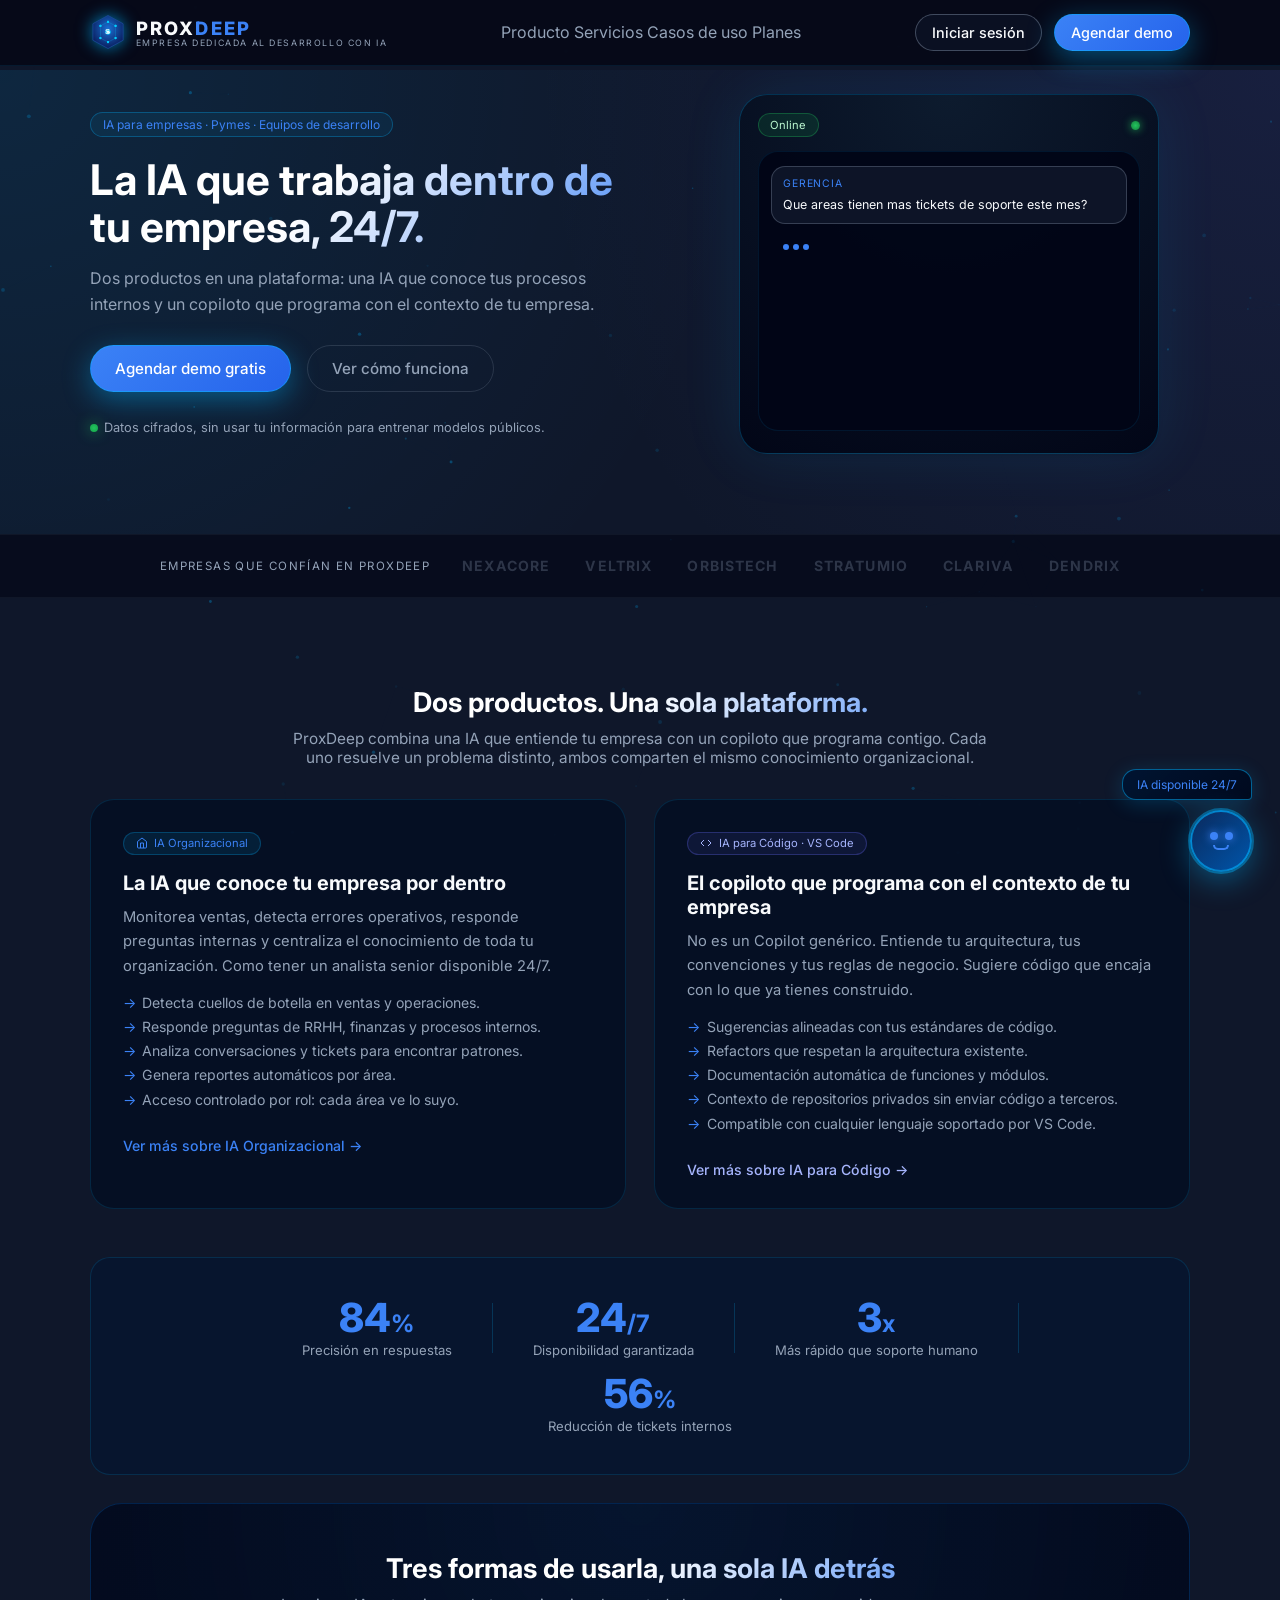
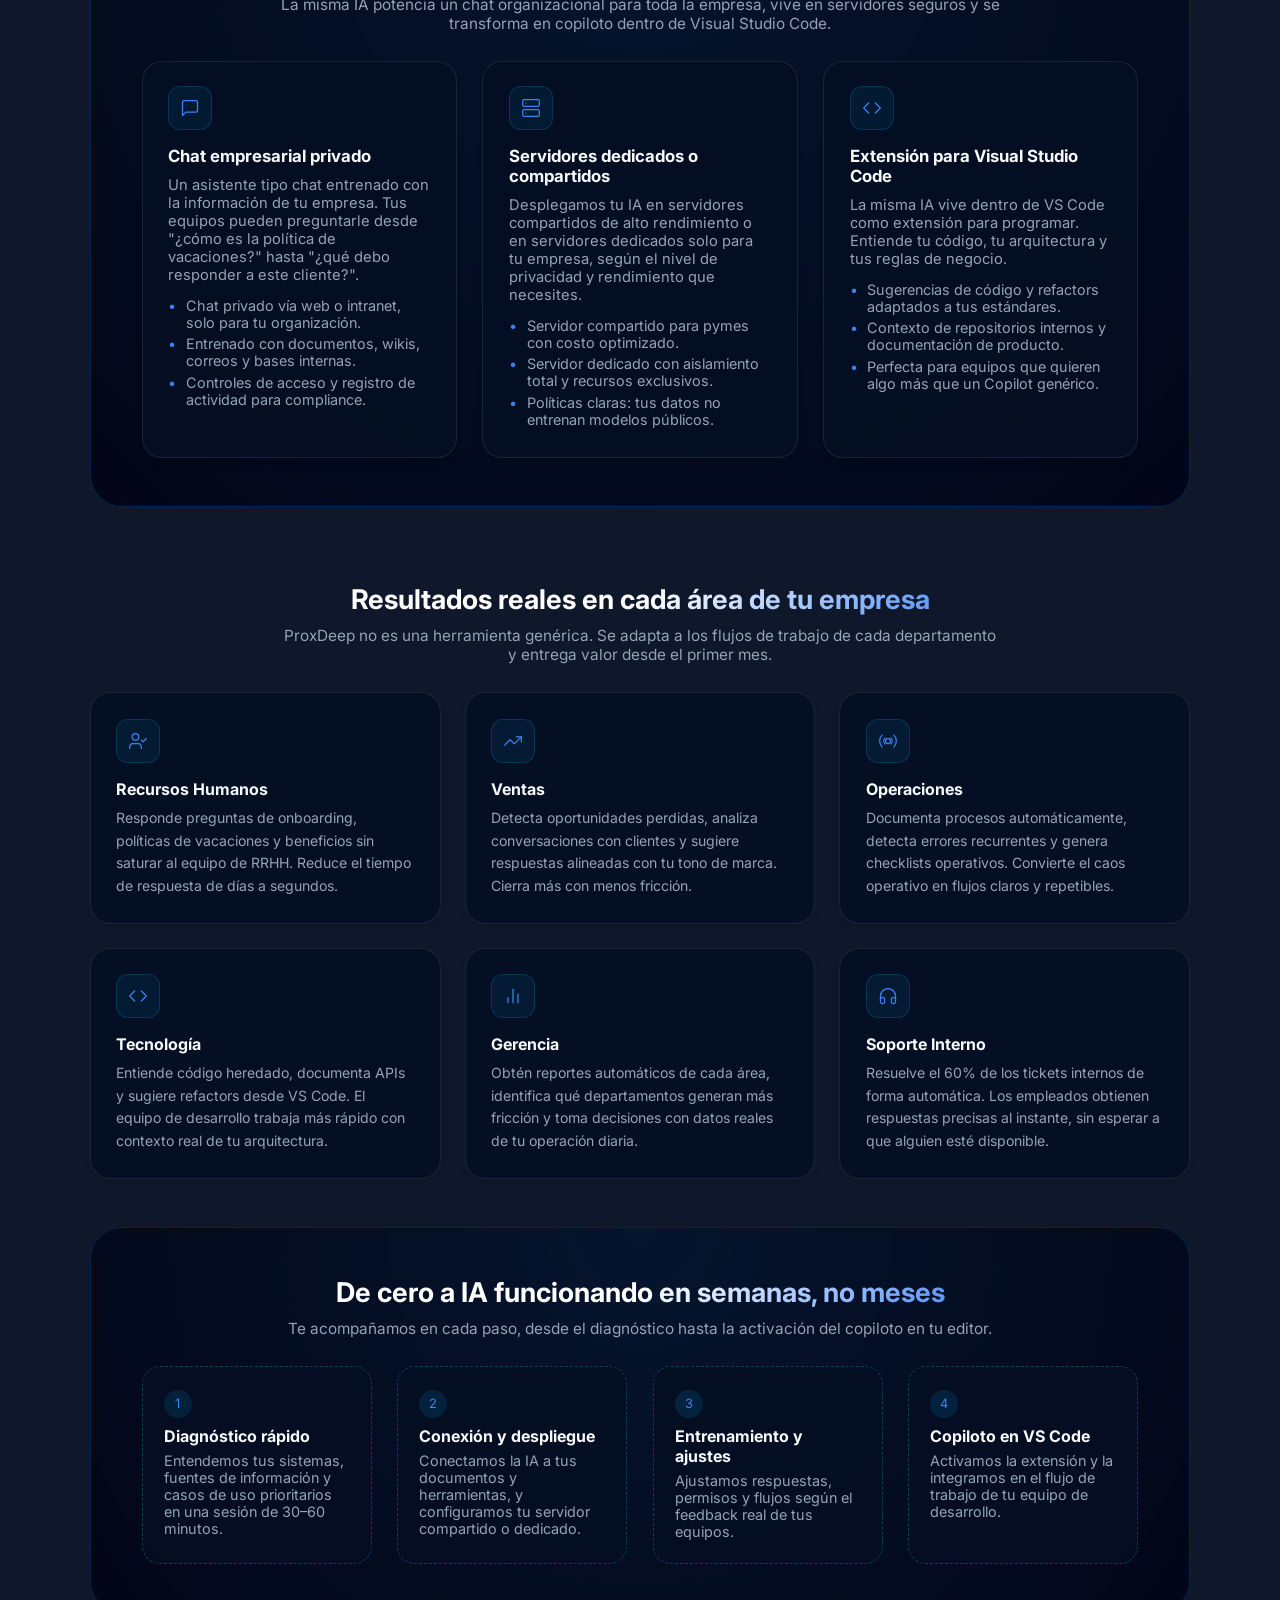
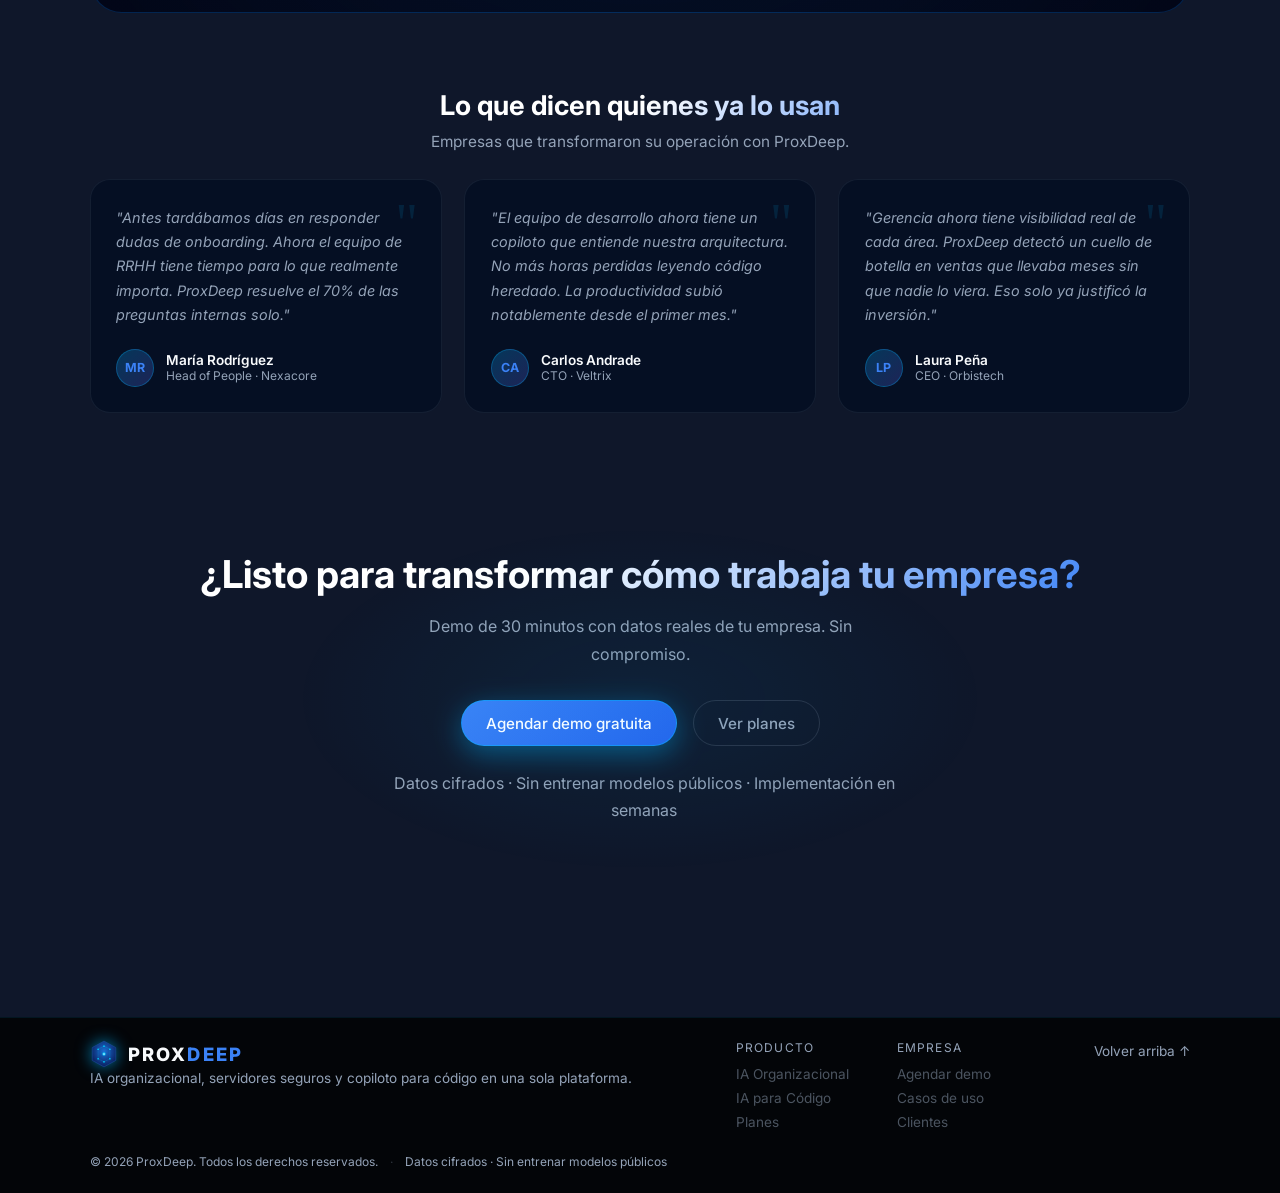
==== index.html @ 5525487d "Add files via upload" ====
<!DOCTYPE html>
<html lang="es">

<head>
  <meta charset="UTF-8" />
  <meta name="viewport" content="width=device-width, initial-scale=1.0" />
  <title>ProxDeep · IA Organizacional</title>
  <link rel="stylesheet" href="style.css" />
  <link rel="preconnect" href="https://fonts.googleapis.com">
  <link rel="preconnect" href="https://fonts.gstatic.com" crossorigin>
  <link href="https://fonts.googleapis.com/css2?family=Inter:wght@300;400;500;600;700&display=swap" rel="stylesheet">
</head>

<body>
  <div class="page-wrapper">

    <canvas id="particles-canvas"></canvas>

    <!-- NAVBAR STICKY -->
    <nav class="nav-sticky" id="nav-sticky">
      <div class="logo">
        <svg class="logo-img" viewBox="0 0 100 100" xmlns="http://www.w3.org/2000/svg">
          <defs>
            <radialGradient id="hexGradNav" cx="50%" cy="40%" r="60%">
              <stop offset="0%" stop-color="#1a6fd4" />
              <stop offset="100%" stop-color="#0a1e5e" />
            </radialGradient>
            <filter id="glowNav">
              <feGaussianBlur stdDeviation="1.5" result="blur" />
              <feMerge>
                <feMergeNode in="blur" />
                <feMergeNode in="SourceGraphic" />
              </feMerge>
            </filter>
          </defs>
          <polygon points="50,4 92,27 92,73 50,96 8,73 8,27" fill="url(#hexGradNav)" stroke="#1e4fa0"
            stroke-width="2" />
          <circle cx="50" cy="22" r="3" fill="#00cfff" filter="url(#glowNav)" />
          <circle cx="71" cy="33" r="3" fill="#00cfff" filter="url(#glowNav)" />
          <circle cx="71" cy="67" r="3" fill="#00cfff" filter="url(#glowNav)" />
          <circle cx="50" cy="78" r="3" fill="#00cfff" filter="url(#glowNav)" />
          <circle cx="29" cy="67" r="3" fill="#00cfff" filter="url(#glowNav)" />
          <circle cx="29" cy="33" r="3" fill="#00cfff" filter="url(#glowNav)" />
          <g stroke="#00cfff" stroke-width="1" opacity="0.6">
            <line x1="50" y1="22" x2="71" y2="33" />
            <line x1="71" y1="33" x2="71" y2="67" />
            <line x1="71" y1="67" x2="50" y2="78" />
            <line x1="50" y1="78" x2="29" y2="67" />
            <line x1="29" y1="67" x2="29" y2="33" />
            <line x1="29" y1="33" x2="50" y2="22" />
          </g>
          <circle cx="50" cy="50" r="7" fill="#00cfff" filter="url(#glowNav)" opacity="0.9" />
          <circle cx="50" cy="50" r="4" fill="#ffffff" opacity="0.8" />
          <text x="50" y="56" text-anchor="middle" font-family="Arial Black, sans-serif" font-size="22"
            font-weight="900" fill="white" opacity="0.85">S</text>
        </svg>
        <div>
          <span class="logo-text">PROX<span>DEEP</span></span>
          <span class="logo-sub">Empresa Dedicada al Desarrollo con IA</span>
        </div>
      </div>
      <div class="nav-links" id="nav-links-sticky">
        <a href="producto.html">Producto</a>
        <a href="#servicios">Servicios</a>
        <a href="#casos">Casos de uso</a>
        <a href="planes.html">Planes</a>
      </div>
      <div class="nav-cta" id="nav-cta-sticky">
        <a href="login.html" class="btn btn-outline">Iniciar sesión</a>
        <a href="#contacto" class="btn btn-primary">Agendar demo</a>
      </div>
      <button class="nav-toggle" id="nav-toggle-sticky" aria-label="Abrir menú">
        <span></span><span></span><span></span>
      </button>
    </nav>
    <div class="nav-spacer"></div>

    <header class="hero" id="top">
      <div class="hero-content">
        <div class="hero-text" data-animate="fade-up">
          <p class="badge">IA para empresas · Pymes · Equipos de desarrollo</p>
          <h1>La IA que trabaja dentro de tu empresa, 24/7.</h1>
          <p class="hero-subtitle">
            Dos productos en una plataforma: una IA que conoce tus procesos internos y un copiloto que programa con el
            contexto de tu empresa.
          </p>
          <div class="hero-actions">
            <a href="demo.html" class="btn btn-primary btn-lg">Agendar demo gratis</a>
            <a href="producto.html" class="btn btn-ghost btn-lg">Ver cómo funciona</a>
          </div>
          <div class="hero-trust">
            <span class="dot"></span>
            Datos cifrados, sin usar tu información para entrenar modelos públicos.
          </div>
        </div>

        <div class="hero-visual" data-animate="fade-left">
          <div class="hero-card">
            <div class="hero-card-header">
              <span class="status-pill">Online</span>
              <span class="status-dot"></span>
            </div>
            <div class="chat-window" id="hero-chat"></div>
          </div>
        </div>
      </div>
      <div class="hero-gradient"></div>
    </header>

    <!-- SOCIAL PROOF BAR -->
    <div class="social-proof" data-animate="fade-up">
      <span class="social-proof-label">Empresas que confían en ProxDeep</span>
      <div class="social-proof-logos">
        <span class="social-proof-logo">Nexacore</span>
        <span class="social-proof-logo">Veltrix</span>
        <span class="social-proof-logo">Orbistech</span>
        <span class="social-proof-logo">Stratumio</span>
        <span class="social-proof-logo">Clariva</span>
        <span class="social-proof-logo">Dendrix</span>
      </div>
    </div>

    <main>
      <!-- DOS PRODUCTOS -->
      <section class="section" id="producto">
        <div class="section-header" data-animate="fade-up">
          <h2>Dos productos. Una sola plataforma.</h2>
          <p>ProxDeep combina una IA que entiende tu empresa con un copiloto que programa contigo. Cada uno resuelve un
            problema distinto, ambos comparten el mismo conocimiento organizacional.</p>
        </div>

        <div class="product-split" data-animate="fade-up">
          <!-- Producto 1: IA Organizacional -->
          <div class="product-card">
            <span class="product-card-tag">
              <svg width="12" height="12" viewBox="0 0 24 24" fill="none" stroke="currentColor" stroke-width="2">
                <path d="M3 9l9-7 9 7v11a2 2 0 0 1-2 2H5a2 2 0 0 1-2-2z" />
                <polyline points="9 22 9 12 15 12 15 22" />
              </svg>
              IA Organizacional
            </span>
            <h3>La IA que conoce tu empresa por dentro</h3>
            <p>Monitorea ventas, detecta errores operativos, responde preguntas internas y centraliza el conocimiento de
              toda tu organización. Como tener un analista senior disponible 24/7.</p>
            <ul>
              <li>Detecta cuellos de botella en ventas y operaciones.</li>
              <li>Responde preguntas de RRHH, finanzas y procesos internos.</li>
              <li>Analiza conversaciones y tickets para encontrar patrones.</li>
              <li>Genera reportes automáticos por área.</li>
              <li>Acceso controlado por rol: cada área ve lo suyo.</li>
            </ul>
            <a href="producto.html" class="product-cta">Ver más sobre IA Organizacional →</a>
          </div>

          <!-- Producto 2: IA para Código -->
          <div class="product-card">
            <span class="product-card-tag"
              style="background:rgba(99,102,241,0.1);border-color:rgba(99,102,241,0.3);color:#a5b4fc;">
              <svg width="12" height="12" viewBox="0 0 24 24" fill="none" stroke="currentColor" stroke-width="2">
                <polyline points="16 18 22 12 16 6" />
                <polyline points="8 6 2 12 8 18" />
              </svg>
              IA para Código · VS Code
            </span>
            <h3>El copiloto que programa con el contexto de tu empresa</h3>
            <p>No es un Copilot genérico. Entiende tu arquitectura, tus convenciones y tus reglas de negocio. Sugiere
              código que encaja con lo que ya tienes construido.</p>
            <ul>
              <li>Sugerencias alineadas con tus estándares de código.</li>
              <li>Refactors que respetan la arquitectura existente.</li>
              <li>Documentación automática de funciones y módulos.</li>
              <li>Contexto de repositorios privados sin enviar código a terceros.</li>
              <li>Compatible con cualquier lenguaje soportado por VS Code.</li>
            </ul>
            <a href="producto.html" class="product-cta" style="color:#a5b4fc;">Ver más sobre IA para Código →</a>
          </div>
        </div>
      </section>

      <!-- MÉTRICAS -->
      <section class="metrics-section" data-animate="fade-up">
        <div class="metric">
          <span class="metric-number" data-target="98">0</span><span class="metric-unit">%</span>
          <p>Precisión en respuestas</p>
        </div>
        <div class="metric-divider"></div>
        <div class="metric">
          <span class="metric-number" data-target="24">0</span><span class="metric-unit">/7</span>
          <p>Disponibilidad garantizada</p>
        </div>
        <div class="metric-divider"></div>
        <div class="metric">
          <span class="metric-number" data-target="3">0</span><span class="metric-unit">x</span>
          <p>Más rápido que soporte humano</p>
        </div>
        <div class="metric-divider"></div>
        <div class="metric">
          <span class="metric-number" data-target="60">0</span><span class="metric-unit">%</span>
          <p>Reducción de tickets internos</p>
        </div>
      </section>

      <!-- SERVICIOS -->
      <section class="section alt" id="servicios">
        <div class="section-header" data-animate="fade-up">
          <h2>Tres formas de usarla, una sola IA detrás</h2>
          <p>
            La misma IA potencia un chat organizacional para toda la empresa, vive en servidores seguros y se transforma
            en copiloto dentro de Visual Studio Code.
          </p>
        </div>
        <div class="services-layout">
          <article class="card service" data-animate="fade-right">
            <div class="service-icon-svg">
              <svg viewBox="0 0 24 24" fill="none" stroke="currentColor" stroke-width="1.5" stroke-linecap="round"
                stroke-linejoin="round">
                <path d="M21 15a2 2 0 0 1-2 2H7l-4 4V5a2 2 0 0 1 2-2h14a2 2 0 0 1 2 2z" />
              </svg>
            </div>
            <h3>Chat empresarial privado</h3>
            <p>Un asistente tipo chat entrenado con la información de tu empresa. Tus equipos pueden preguntarle desde
              "¿cómo es la política de vacaciones?" hasta "¿qué debo responder a este cliente?".</p>
            <ul>
              <li>Chat privado vía web o intranet, solo para tu organización.</li>
              <li>Entrenado con documentos, wikis, correos y bases internas.</li>
              <li>Controles de acceso y registro de actividad para compliance.</li>
            </ul>
          </article>
          <article class="card service" data-animate="fade-up">
            <div class="service-icon-svg">
              <svg viewBox="0 0 24 24" fill="none" stroke="currentColor" stroke-width="1.5" stroke-linecap="round"
                stroke-linejoin="round">
                <rect x="2" y="2" width="20" height="8" rx="2" />
                <rect x="2" y="14" width="20" height="8" rx="2" />
                <line x1="6" y1="6" x2="6.01" y2="6" />
                <line x1="6" y1="18" x2="6.01" y2="18" />
              </svg>
            </div>
            <h3>Servidores dedicados o compartidos</h3>
            <p>Desplegamos tu IA en servidores compartidos de alto rendimiento o en servidores dedicados solo para tu
              empresa, según el nivel de privacidad y rendimiento que necesites.</p>
            <ul>
              <li>Servidor compartido para pymes con costo optimizado.</li>
              <li>Servidor dedicado con aislamiento total y recursos exclusivos.</li>
              <li>Políticas claras: tus datos no entrenan modelos públicos.</li>
            </ul>
          </article>
          <article class="card service" data-animate="fade-left">
            <div class="service-icon-svg">
              <svg viewBox="0 0 24 24" fill="none" stroke="currentColor" stroke-width="1.5" stroke-linecap="round"
                stroke-linejoin="round">
                <polyline points="16 18 22 12 16 6" />
                <polyline points="8 6 2 12 8 18" />
              </svg>
            </div>
            <h3>Extensión para Visual Studio Code</h3>
            <p>La misma IA vive dentro de VS Code como extensión para programar. Entiende tu código, tu arquitectura y
              tus reglas de negocio.</p>
            <ul>
              <li>Sugerencias de código y refactors adaptados a tus estándares.</li>
              <li>Contexto de repositorios internos y documentación de producto.</li>
              <li>Perfecta para equipos que quieren algo más que un Copilot genérico.</li>
            </ul>
          </article>
        </div>
      </section>

      <!-- POR ÁREA -->
      <section class="section" id="casos">
        <div class="section-header" data-animate="fade-up">
          <h2>Resultados reales en cada área de tu empresa</h2>
          <p>ProxDeep no es una herramienta genérica. Se adapta a los flujos de trabajo de cada departamento y entrega
            valor desde el primer mes.</p>
        </div>
        <div class="grid grid-3" data-animate="fade-up">
          <div class="card usecase-v2">
            <div class="usecase-v2-icon">
              <svg viewBox="0 0 24 24" fill="none" stroke="currentColor" stroke-width="1.5" stroke-linecap="round"
                stroke-linejoin="round">
                <path d="M16 21v-2a4 4 0 0 0-4-4H6a4 4 0 0 0-4 4v2" />
                <circle cx="9" cy="7" r="4" />
                <polyline points="16 11 18 13 22 9" />
              </svg>
            </div>
            <h3>Recursos Humanos</h3>
            <p>Responde preguntas de onboarding, políticas de vacaciones y beneficios sin saturar al equipo de RRHH.
              Reduce el tiempo de respuesta de días a segundos.</p>
          </div>
          <div class="card usecase-v2">
            <div class="usecase-v2-icon">
              <svg viewBox="0 0 24 24" fill="none" stroke="currentColor" stroke-width="1.5" stroke-linecap="round"
                stroke-linejoin="round">
                <polyline points="22 7 13.5 15.5 8.5 10.5 2 17" />
                <polyline points="16 7 22 7 22 13" />
              </svg>
            </div>
            <h3>Ventas</h3>
            <p>Detecta oportunidades perdidas, analiza conversaciones con clientes y sugiere respuestas alineadas con tu
              tono de marca. Cierra más con menos fricción.</p>
          </div>
          <div class="card usecase-v2">
            <div class="usecase-v2-icon">
              <svg viewBox="0 0 24 24" fill="none" stroke="currentColor" stroke-width="1.5" stroke-linecap="round"
                stroke-linejoin="round">
                <circle cx="12" cy="12" r="3" />
                <path d="M19.07 4.93a10 10 0 0 1 0 14.14M4.93 4.93a10 10 0 0 0 0 14.14" />
                <path d="M15.54 8.46a5 5 0 0 1 0 7.07M8.46 8.46a5 5 0 0 0 0 7.07" />
              </svg>
            </div>
            <h3>Operaciones</h3>
            <p>Documenta procesos automáticamente, detecta errores recurrentes y genera checklists operativos. Convierte
              el caos operativo en flujos claros y repetibles.</p>
          </div>
          <div class="card usecase-v2">
            <div class="usecase-v2-icon">
              <svg viewBox="0 0 24 24" fill="none" stroke="currentColor" stroke-width="1.5" stroke-linecap="round"
                stroke-linejoin="round">
                <polyline points="16 18 22 12 16 6" />
                <polyline points="8 6 2 12 8 18" />
              </svg>
            </div>
            <h3>Tecnología</h3>
            <p>Entiende código heredado, documenta APIs y sugiere refactors desde VS Code. El equipo de desarrollo
              trabaja más rápido con contexto real de tu arquitectura.</p>
          </div>
          <div class="card usecase-v2">
            <div class="usecase-v2-icon">
              <svg viewBox="0 0 24 24" fill="none" stroke="currentColor" stroke-width="1.5" stroke-linecap="round"
                stroke-linejoin="round">
                <line x1="18" y1="20" x2="18" y2="10" />
                <line x1="12" y1="20" x2="12" y2="4" />
                <line x1="6" y1="20" x2="6" y2="14" />
              </svg>
            </div>
            <h3>Gerencia</h3>
            <p>Obtén reportes automáticos de cada área, identifica qué departamentos generan más fricción y toma
              decisiones con datos reales de tu operación diaria.</p>
          </div>
          <div class="card usecase-v2">
            <div class="usecase-v2-icon">
              <svg viewBox="0 0 24 24" fill="none" stroke="currentColor" stroke-width="1.5" stroke-linecap="round"
                stroke-linejoin="round">
                <path d="M3 18v-6a9 9 0 0 1 18 0v6" />
                <path
                  d="M21 19a2 2 0 0 1-2 2h-1a2 2 0 0 1-2-2v-3a2 2 0 0 1 2-2h3zM3 19a2 2 0 0 0 2 2h1a2 2 0 0 0 2-2v-3a2 2 0 0 0-2-2H3z" />
              </svg>
            </div>
            <h3>Soporte Interno</h3>
            <p>Resuelve el 60% de los tickets internos de forma automática. Los empleados obtienen respuestas precisas
              al instante, sin esperar a que alguien esté disponible.</p>
          </div>
        </div>
      </section>

      <!-- IMPLEMENTACIÓN -->
      <section class="section alt" id="implementacion">
        <div class="section-header" data-animate="fade-up">
          <h2>De cero a IA funcionando en semanas, no meses</h2>
          <p>Te acompañamos en cada paso, desde el diagnóstico hasta la activación del copiloto en tu editor.</p>
        </div>
        <div class="steps" data-animate="fade-up">
          <div class="step">
            <span class="step-number">1</span>
            <h3>Diagnóstico rápido</h3>
            <p>Entendemos tus sistemas, fuentes de información y casos de uso prioritarios en una sesión de 30–60
              minutos.</p>
          </div>
          <div class="step">
            <span class="step-number">2</span>
            <h3>Conexión y despliegue</h3>
            <p>Conectamos la IA a tus documentos y herramientas, y configuramos tu servidor compartido o dedicado.</p>
          </div>
          <div class="step">
            <span class="step-number">3</span>
            <h3>Entrenamiento y ajustes</h3>
            <p>Ajustamos respuestas, permisos y flujos según el feedback real de tus equipos.</p>
          </div>
          <div class="step">
            <span class="step-number">4</span>
            <h3>Copiloto en VS Code</h3>
            <p>Activamos la extensión y la integramos en el flujo de trabajo de tu equipo de desarrollo.</p>
          </div>
        </div>
      </section>

      <!-- TESTIMONIOS -->
      <section class="section" id="testimonios">
        <div class="section-header" data-animate="fade-up">
          <h2>Lo que dicen quienes ya lo usan</h2>
          <p>Empresas que transformaron su operación con ProxDeep.</p>
        </div>
        <div class="testimonials" data-animate="fade-up">
          <div class="testimonial-card">
            <p class="testimonial-text">"Antes tardábamos días en responder dudas de onboarding. Ahora el equipo de RRHH
              tiene tiempo para lo que realmente importa. ProxDeep resuelve el 70% de las preguntas internas solo."</p>
            <div class="testimonial-author">
              <div class="testimonial-avatar">MR</div>
              <div>
                <p class="testimonial-name">María Rodríguez</p>
                <p class="testimonial-role">Head of People · Nexacore</p>
              </div>
            </div>
          </div>
          <div class="testimonial-card">
            <p class="testimonial-text">"El equipo de desarrollo ahora tiene un copiloto que entiende nuestra
              arquitectura. No más horas perdidas leyendo código heredado. La productividad subió notablemente desde el
              primer mes."</p>
            <div class="testimonial-author">
              <div class="testimonial-avatar">CA</div>
              <div>
                <p class="testimonial-name">Carlos Andrade</p>
                <p class="testimonial-role">CTO · Veltrix</p>
              </div>
            </div>
          </div>
          <div class="testimonial-card">
            <p class="testimonial-text">"Gerencia ahora tiene visibilidad real de cada área. ProxDeep detectó un cuello
              de botella en ventas que llevaba meses sin que nadie lo viera. Eso solo ya justificó la inversión."</p>
            <div class="testimonial-author">
              <div class="testimonial-avatar">LP</div>
              <div>
                <p class="testimonial-name">Laura Peña</p>
                <p class="testimonial-role">CEO · Orbistech</p>
              </div>
            </div>
          </div>
        </div>
      </section>

      <!-- CTA FINAL -->
      <section class="cta-final" data-animate="fade-up">
        <div class="cta-glow"></div>
        <h2>¿Listo para transformar cómo trabaja tu empresa?</h2>
        <p>Demo de 30 minutos con datos reales de tu empresa. Sin compromiso.</p>
        <div class="cta-final-actions">
          <a href="demo.html" class="btn btn-primary btn-lg">Agendar demo gratuita</a>
          <a href="planes.html" class="btn btn-ghost btn-lg">Ver planes</a>
        </div>
        <p class="cta-trust">
          <span class="dot"></span>
          Datos cifrados · Sin entrenar modelos públicos · Implementación en semanas
        </p>
      </section>
    </main>

    <footer class="footer">
      <div class="footer-inner">
        <div class="footer-left">
          <div class="logo">
            <svg class="logo-img" style="width:28px;height:28px;" viewBox="0 0 100 100"
              xmlns="http://www.w3.org/2000/svg">
              <defs>
                <radialGradient id="hexGrad2" cx="50%" cy="40%" r="60%">
                  <stop offset="0%" stop-color="#1a6fd4" />
                  <stop offset="100%" stop-color="#0a1e5e" />
                </radialGradient>
              </defs>
              <polygon points="50,4 92,27 92,73 50,96 8,73 8,27" fill="url(#hexGrad2)" stroke="#1e4fa0"
                stroke-width="2" />
              <circle cx="50" cy="22" r="3" fill="#00cfff" />
              <circle cx="71" cy="33" r="3" fill="#00cfff" />
              <circle cx="71" cy="67" r="3" fill="#00cfff" />
              <circle cx="50" cy="78" r="3" fill="#00cfff" />
              <circle cx="29" cy="67" r="3" fill="#00cfff" />
              <circle cx="29" cy="33" r="3" fill="#00cfff" />
              <g stroke="#00cfff" stroke-width="1" opacity="0.6">
                <line x1="50" y1="22" x2="71" y2="33" />
                <line x1="71" y1="33" x2="71" y2="67" />
                <line x1="71" y1="67" x2="50" y2="78" />
                <line x1="50" y1="78" x2="29" y2="67" />
                <line x1="29" y1="67" x2="29" y2="33" />
                <line x1="29" y1="33" x2="50" y2="22" />
              </g>
              <circle cx="50" cy="50" r="6" fill="#00cfff" opacity="0.9" />
              <circle cx="50" cy="50" r="3" fill="#ffffff" opacity="0.8" />
            </svg>
            <span class="logo-text">PROX<span>DEEP</span></span>
          </div>
          <p>IA organizacional, servidores seguros y copiloto para código en una sola plataforma.</p>
        </div>
        <div class="footer-links">
          <div class="footer-col">
            <p class="footer-col-title">Producto</p>
            <a href="producto.html">IA Organizacional</a>
            <a href="producto.html">IA para Código</a>
            <a href="planes.html">Planes</a>
          </div>
          <div class="footer-col">
            <p class="footer-col-title">Empresa</p>
            <a href="demo.html">Agendar demo</a>
            <a href="#casos">Casos de uso</a>
            <a href="#testimonios">Clientes</a>
          </div>
        </div>
        <div class="footer-right">
          <a href="#top">Volver arriba ↑</a>
        </div>
      </div>
      <div class="footer-bottom">
        <span>© 2026 ProxDeep. Todos los derechos reservados.</span>
        <span style="color:rgba(148,163,184,0.3);">·</span>
        <span>Datos cifrados · Sin entrenar modelos públicos</span>
      </div>
    </footer>
  </div>

  <!-- ROBOT ASISTENTE -->
  <div class="bot-wrapper" id="bot-wrapper">
    <div class="bot-bubbles" id="bot-bubbles">
      <span class="bot-bubble" id="bot-bubble-text">IA disponible 24/7</span>
    </div>
    <button class="bot-btn" id="bot-btn" aria-label="Abrir asistente ProxDeep">
      <div class="bot-face">
        <div class="bot-eyes">
          <span class="bot-eye"></span>
          <span class="bot-eye"></span>
        </div>
        <div class="bot-mouth"></div>
      </div>
      <div class="bot-pulse"></div>
    </button>
    <div class="bot-chat" id="bot-chat">
      <div class="bot-chat-header">
        <div class="bot-chat-avatar">🤖</div>
        <div>
          <strong>ProxDeep AI</strong>
          <span class="bot-online">● En línea</span>
        </div>
        <button class="bot-close" id="bot-close" aria-label="Cerrar chat">✕</button>
      </div>
      <div class="bot-chat-messages" id="bot-chat-messages">
        <div class="bot-msg bot-msg-ai">
          <p>¡Hola! Soy el asistente de ProxDeep 👋 ¿En qué puedo ayudarte hoy?</p>
        </div>
      </div>
      <div class="bot-chat-input">
        <input type="text" id="bot-input" placeholder="Escribe tu pregunta..." />
        <button id="bot-send" aria-label="Enviar">➤</button>
      </div>
    </div>
  </div>

  <script src="script.js"></script>
</body>

</html>
---- style.css ----
* { box-sizing: border-box; margin: 0; padding: 0; }

:root {
  --bg: #0f172a;
  --accent: #3b82f6;
  --accent2: #6366f1;
  --accent-soft: rgba(59,130,246,0.12);
  --accent-strong: #2563eb;
  --text-main: #f8fafc;
  --text-muted: #94a3b8;
  --border-subtle: rgba(148,163,184,0.15);
  --radius-lg: 20px;
  --radius-full: 999px;
  --shadow-soft: 0 4px 6px -1px rgba(0,0,0,0.1), 0 2px 4px -1px rgba(0,0,0,0.06);
}

body {
  font-family: 'Inter', system-ui, sans-serif;
  background: var(--bg);
  color: var(--text-main);
  min-height: 100vh;
  overflow-x: hidden;
}

#particles-canvas {
  position: fixed; inset: 0; pointer-events: none; z-index: 0; opacity: 0.5;
}

.page-wrapper { min-height: 100vh; position: relative; z-index: 1; }

.hero { position: relative; padding: 24px 7vw 80px; overflow: hidden; }

.hero-gradient {
  position: absolute; inset: 0;
  background: radial-gradient(circle at top left, rgba(0,180,255,0.1), transparent 55%),
              radial-gradient(circle at top right, rgba(99,102,241,0.1), transparent 55%);
  pointer-events: none; z-index: -1;
}

/* ===== NAVBAR STICKY HIDE/SHOW ===== */
.nav-sticky {
  position: fixed; top: 0; left: 0; right: 0; z-index: 1000;
  padding: 14px 7vw;
  display: flex; align-items: center; justify-content: space-between;
  background: rgba(5, 8, 22, 0.85);
  backdrop-filter: blur(18px);
  -webkit-backdrop-filter: blur(18px);
  border-bottom: 1px solid rgba(0,180,255,0.1);
  transform: translateY(0);
  transition: transform 0.35s cubic-bezier(0.4,0,0.2,1), background 0.3s ease;
  /* needed for mobile dropdown */
  flex-wrap: wrap;
}
.nav-sticky.hidden { transform: translateY(-110%); }
.nav-sticky.scrolled { background: rgba(3, 6, 18, 0.96); }

/* Spacer para compensar el nav fijo */
.nav-spacer { height: 70px; }

.logo { display: flex; align-items: center; gap: 10px; font-weight: 800; letter-spacing: 0.12em; font-size: 1.15rem; text-transform: uppercase; }
.logo-img { width: 36px; height: 36px; object-fit: contain; filter: drop-shadow(0 0 8px rgba(0,180,255,0.7)); animation: logoPulse 3s ease-in-out infinite; }
@keyframes logoPulse { 0%,100%{filter:drop-shadow(0 0 8px rgba(0,180,255,0.7))} 50%{filter:drop-shadow(0 0 18px rgba(0,180,255,1))} }
.logo-text { color: var(--text-main); }
.logo-text span { color: var(--accent); }
.logo-sub { font-size: 0.55rem; letter-spacing: 0.18em; color: var(--text-muted); display: block; margin-top: -2px; font-weight: 400; }
.nav-links a { color: var(--text-muted); text-decoration: none; transition: color 0.15s; }
.nav-links a:hover { color: var(--text-main); }
.nav-cta { display: flex; gap: 0.75rem; align-items: center; }
.nav-toggle { display: none; flex-direction: column; gap: 4px; background: none; border: none; cursor: pointer; }
.nav-toggle span { width: 20px; height: 2px; background: var(--text-main); display: block; }

.btn { display: inline-flex; align-items: center; justify-content: center; padding: 0.55rem 1rem; border-radius: var(--radius-full); border: 1px solid transparent; font-size: 0.9rem; font-weight: 500; text-decoration: none; cursor: pointer; transition: all 0.18s ease; }
.btn-primary { background: linear-gradient(135deg, var(--accent), var(--accent-strong)); border-color: rgba(0,180,255,0.5); color: white; box-shadow: 0 8px 28px rgba(0,180,255,0.4); }
.btn-primary:hover { transform: translateY(-2px); box-shadow: 0 14px 36px rgba(0,180,255,0.6); }
.btn-outline { border-color: rgba(148,163,184,0.4); color: var(--text-main); background: rgba(15,23,42,0.6); }
.btn-outline:hover { border-color: rgba(148,163,184,0.8); }
.btn-ghost { background: transparent; border-color: rgba(148,163,184,0.2); color: var(--text-muted); }
.btn-ghost:hover { border-color: rgba(148,163,184,0.6); color: var(--text-main); }
.btn-lg { padding: 0.8rem 1.5rem; font-size: 0.95rem; }
.btn.full { width: 100%; }

.hero-content { display: grid; grid-template-columns: minmax(0,1.3fr) minmax(0,1.1fr); gap: 3rem; align-items: center; }

.badge { display: inline-flex; align-items: center; gap: 0.5rem; padding: 0.25rem 0.75rem; border-radius: var(--radius-full); border: 1px solid rgba(0,180,255,0.3); font-size: 0.75rem; color: var(--accent); background: rgba(0,180,255,0.07); margin-bottom: 1.25rem; }

.hero h1 { font-size: clamp(2rem, 3.3vw, 3rem); line-height: 1.1; margin-bottom: 1rem; background: linear-gradient(135deg, #fff 40%, var(--accent)); -webkit-background-clip: text; -webkit-text-fill-color: transparent; background-clip: text; }

.hero-subtitle { color: var(--text-muted); max-width: 32rem; line-height: 1.6; margin-bottom: 1.75rem; }
.hero-actions { display: flex; flex-wrap: wrap; gap: 1rem; margin-bottom: 1.5rem; }
.hero-trust { display: inline-flex; align-items: center; gap: 0.4rem; font-size: 0.8rem; color: var(--text-muted); }
.hero-trust .dot { width: 8px; height: 8px; border-radius: 999px; background: radial-gradient(circle, #22c55e, #16a34a); box-shadow: 0 0 14px rgba(34,197,94,0.8); }

.hero-visual { display: flex; justify-content: center; }

.hero-card { background: radial-gradient(circle at top, #0d1b2e, #020617); border-radius: 28px; padding: 18px 18px 22px; border: 1px solid rgba(0,180,255,0.25); box-shadow: 0 0 60px rgba(0,180,255,0.1), var(--shadow-soft); width: 100%; max-width: 420px; animation: cardFloat 4s ease-in-out infinite; }
@keyframes cardFloat { 0%,100%{transform:translateY(0)} 50%{transform:translateY(-8px)} }

.hero-card-header { display: flex; justify-content: space-between; align-items: center; margin-bottom: 14px; }
.status-pill { padding: 0.25rem 0.7rem; border-radius: var(--radius-full); background: rgba(22,163,74,0.15); color: #bbf7d0; font-size: 0.7rem; border: 1px solid rgba(34,197,94,0.3); }
.status-dot { width: 9px; height: 9px; border-radius: 999px; background: radial-gradient(circle, #22c55e, #15803d); box-shadow: 0 0 8px rgba(34,197,94,0.8); animation: blink 2s ease-in-out infinite; }
@keyframes blink { 0%,100%{opacity:1} 50%{opacity:0.3} }

.chat-window { background: rgba(2,6,23,0.95); border-radius: 20px; padding: 14px 12px; border: 1px solid rgba(0,180,255,0.1); height: 280px; overflow-y: auto; display: flex; flex-direction: column; scroll-behavior: smooth; }
.chat-window::-webkit-scrollbar { width: 3px; }
.chat-window::-webkit-scrollbar-thumb { background: rgba(0,180,255,0.2); border-radius: 3px; }

.msg { padding: 9px 11px; border-radius: 14px; margin-bottom: 10px; font-size: 0.78rem; line-height: 1.5; opacity: 0; transform: translateY(10px); transition: opacity 0.4s ease, transform 0.4s ease; }
.msg.show { opacity: 1; transform: translateY(0); }
.msg .role { display: block; font-size: 0.65rem; text-transform: uppercase; letter-spacing: 0.08em; margin-bottom: 4px; color: var(--accent); }
.msg-user { background: rgba(15,23,42,0.9); border: 1px solid rgba(148,163,184,0.3); }
.msg-ai { background: rgba(0,20,50,0.9); border: 1px solid rgba(0,180,255,0.3); }
.msg-ai.code { font-family: "SF Mono", ui-monospace, Menlo, monospace; }
.msg-ai pre { margin-top: 6px; font-size: 0.72rem; color: #7dd3fc; }

.typing-indicator { display: flex; gap: 4px; align-items: center; padding: 10px 12px; opacity: 0; transition: opacity 0.3s; }
.typing-indicator.show { opacity: 1; }
.typing-indicator span { width: 6px; height: 6px; border-radius: 50%; background: var(--accent); display: block; animation: typingDot 1.2s ease-in-out infinite; }
.typing-indicator span:nth-child(2) { animation-delay: 0.2s; }
.typing-indicator span:nth-child(3) { animation-delay: 0.4s; }
@keyframes typingDot { 0%,60%,100%{transform:translateY(0)} 30%{transform:translateY(-6px)} }

main { padding: 40px 7vw 80px; }
.section { padding: 48px 0; }
.section.alt { background: radial-gradient(circle at top, rgba(0,20,50,0.6), rgba(2,6,23,0.98)); border-radius: 32px; border: 1px solid rgba(0,100,200,0.3); margin-bottom: 28px; padding-inline: 4vw; }

.section-header { max-width: 720px; margin: 0 auto 28px; text-align: center; }
.section-header h2 { font-size: 1.7rem; margin-bottom: 0.65rem; background: linear-gradient(135deg, #fff 50%, var(--accent)); -webkit-background-clip: text; -webkit-text-fill-color: transparent; background-clip: text; }
.section-header p { color: var(--text-muted); font-size: 0.96rem; }

.metrics-section { display: flex; align-items: center; justify-content: center; background: rgba(0,20,50,0.5); border: 1px solid rgba(0,180,255,0.15); border-radius: 20px; padding: 2rem 3rem; margin: 0 0 28px; flex-wrap: wrap; }
.metric { text-align: center; padding: 0.5rem 2.5rem; }
.metric-number { font-size: 2.5rem; font-weight: 800; color: var(--accent); line-height: 1; }
.metric-unit { font-size: 1.5rem; font-weight: 700; color: var(--accent); }
.metric p { color: var(--text-muted); font-size: 0.82rem; margin-top: 4px; }
.metric-divider { width: 1px; height: 50px; background: rgba(0,180,255,0.2); }

.grid { display: grid; gap: 1.5rem; }
.grid-3 { grid-template-columns: repeat(3, minmax(0,1fr)); }
.grid-4 { grid-template-columns: repeat(4, minmax(0,1fr)); }

.card { background: rgba(5,15,35,0.9); border-radius: var(--radius-lg); border: 1px solid var(--border-subtle); padding: 1.5rem 1.6rem; box-shadow: var(--shadow-soft); position: relative; overflow: hidden; transition: transform 0.25s ease, border-color 0.25s ease, box-shadow 0.25s ease; }
.card::before { content: ""; position: absolute; inset: 0; background: radial-gradient(circle at top left, rgba(0,180,255,0.08), transparent 60%); opacity: 0; transition: opacity 0.3s; pointer-events: none; }
.card:hover { transform: translateY(-4px); border-color: rgba(0,180,255,0.3); box-shadow: 0 24px 60px rgba(0,0,0,0.8), 0 0 30px rgba(0,180,255,0.1); }
.card:hover::before { opacity: 1; }
.card h3 { margin-bottom: 0.6rem; font-size: 1.05rem; }
.card p { color: var(--text-muted); font-size: 0.92rem; }

/* Service icon SVG */
.service-icon-svg {
  width: 44px; height: 44px; border-radius: 12px;
  background: rgba(0,180,255,0.08); border: 1px solid rgba(0,180,255,0.18);
  display: flex; align-items: center; justify-content: center;
  margin-bottom: 1rem; transition: background 0.25s, border-color 0.25s;
}
.card:hover .service-icon-svg { background: rgba(0,180,255,0.15); border-color: rgba(0,180,255,0.35); }
.service-icon-svg svg { width: 20px; height: 20px; stroke: var(--accent); }

.feature-icon, .service-icon, .usecase-icon { font-size: 1.8rem; margin-bottom: 0.75rem; display: block; }

/* Feature cards — SVG icons */
.feature-icon-svg {
  width: 48px; height: 48px;
  border-radius: 14px;
  background: rgba(0,180,255,0.08);
  border: 1px solid rgba(0,180,255,0.2);
  display: flex; align-items: center; justify-content: center;
  margin-bottom: 1rem;
  transition: background 0.25s, border-color 0.25s;
}
.card:hover .feature-icon-svg {
  background: rgba(0,180,255,0.15);
  border-color: rgba(0,180,255,0.4);
}
.feature-icon-svg svg { width: 22px; height: 22px; color: var(--accent); stroke: var(--accent); }

.services-layout { display: grid; grid-template-columns: repeat(3, minmax(0,1fr)); gap: 1.6rem; }
.service ul, .pricing-card ul, .contact-info ul { list-style: none; margin-top: 0.8rem; color: var(--text-muted); font-size: 0.9rem; }
.service ul li, .pricing-card ul li, .contact-info ul li { padding-left: 1.1rem; position: relative; margin-bottom: 0.3rem; }
.service ul li::before, .pricing-card ul li::before, .contact-info ul li::before { content: "•"; position: absolute; left: 0; color: var(--accent); }

.usecase { min-height: 150px; }

.steps { display: grid; grid-template-columns: repeat(4, minmax(0,1fr)); gap: 1.6rem; }
.step { background: rgba(5,15,35,0.85); border-radius: 18px; padding: 1.4rem 1.3rem; border: 1px dashed rgba(0,180,255,0.3); transition: border-color 0.25s; }
.step:hover { border-color: rgba(0,180,255,0.7); }
.step-number { display: inline-flex; align-items: center; justify-content: center; width: 28px; height: 28px; border-radius: 999px; background: rgba(0,180,255,0.12); color: var(--accent); font-size: 0.8rem; margin-bottom: 0.5rem; }
.step h3 { margin-bottom: 0.4rem; font-size: 1rem; }
.step p { font-size: 0.9rem; color: var(--text-muted); }

/* ===== PRICING ANTIGRAVITY STYLE ===== */
.pricing-section-wrap {
  position: relative;
  overflow: hidden;
  border-radius: 32px;
  margin-bottom: 28px;
  padding: 72px 4vw 80px;
  background: #020617;
  border: 1px solid rgba(0,100,200,0.25);
}
.pricing-bg-canvas {
  position: absolute; inset: 0; pointer-events: none; z-index: 0;
}
.pricing-section-wrap .section-header,
.pricing-section-wrap .pricing { position: relative; z-index: 1; }

.pricing { display: grid; grid-template-columns: repeat(3, minmax(0,1fr)); gap: 1.6rem; }
.pricing-card { position: relative; }
.pricing-card .price { color: var(--text-muted); margin-bottom: 0.7rem; }
.pricing-card.featured { border-color: rgba(0,180,255,0.6); box-shadow: 0 20px 50px rgba(0,180,255,0.2); }
.pricing-card .tag { position: absolute; top: 14px; right: 14px; padding: 0.2rem 0.7rem; border-radius: var(--radius-full); background: rgba(0,180,255,0.12); color: var(--accent); font-size: 0.7rem; border: 1px solid rgba(0,180,255,0.5); }

/* Antigravity card glow effect */
.pricing-card.featured::after {
  content: "";
  position: absolute;
  inset: -1px;
  border-radius: var(--radius-lg);
  background: linear-gradient(135deg, rgba(0,180,255,0.4), rgba(99,102,241,0.3), rgba(0,180,255,0.1));
  z-index: -1;
  animation: borderGlow 3s ease-in-out infinite;
}
@keyframes borderGlow {
  0%,100% { opacity: 0.7; }
  50% { opacity: 1; }
}

.pricing-card .plan-icon {
  width: 44px; height: 44px; border-radius: 12px;
  display: flex; align-items: center; justify-content: center;
  margin-bottom: 1rem;
  background: rgba(0,180,255,0.1);
  border: 1px solid rgba(0,180,255,0.2);
}
.pricing-card.featured .plan-icon {
  background: rgba(0,180,255,0.18);
  border-color: rgba(0,180,255,0.4);
}
.pricing-card .plan-icon svg { width: 22px; height: 22px; }

.pricing-card .plan-price-wrap { margin: 1rem 0 0.3rem; }
.pricing-card .plan-price-label { font-size: 0.75rem; color: var(--text-muted); text-transform: uppercase; letter-spacing: 0.1em; margin-bottom: 0.2rem; }
.pricing-card .plan-price-main { font-size: 1.6rem; font-weight: 800; color: var(--text-main); line-height: 1; }
.pricing-card.featured .plan-price-main { color: var(--accent); }
.pricing-card .plan-price-sub { font-size: 0.78rem; color: var(--text-muted); margin-top: 0.2rem; }

.pricing-card .plan-divider { height: 1px; background: rgba(148,163,184,0.12); margin: 1rem 0; }
.pricing-card.featured .plan-divider { background: rgba(0,180,255,0.2); }

.contact-layout { display: grid; grid-template-columns: minmax(0,1.1fr) minmax(0,1fr); gap: 1.8rem; align-items: flex-start; }
.contact-form { background: rgba(5,15,35,0.95); }
.field { margin-bottom: 1rem; }
.field label { display: block; font-size: 0.85rem; margin-bottom: 0.35rem; }
.field input, .field select, .field textarea { width: 100%; padding: 0.6rem 0.75rem; border-radius: 10px; border: 1px solid rgba(55,65,81,0.9); background: rgba(5,15,35,0.95); color: var(--text-main); font-size: 0.9rem; }
.field input:focus, .field select:focus, .field textarea:focus { outline: none; border-color: rgba(0,180,255,0.7); box-shadow: 0 0 0 2px rgba(0,180,255,0.2); }
.contact-info { background: rgba(5,15,35,0.95); }

.footer { border-top: 1px solid rgba(0,180,255,0.1); padding: 22px 7vw 24px; background: rgba(0,0,0,0.8); }
.footer-inner { display: flex; justify-content: space-between; align-items: center; margin-bottom: 0.75rem; }
.footer-left p { color: var(--text-muted); font-size: 0.85rem; margin-top: 0.15rem; }
.footer-right a { color: var(--text-muted); font-size: 0.85rem; text-decoration: none; }
.footer-right a:hover { color: var(--text-main); }
.footer-bottom { font-size: 0.75rem; color: var(--text-muted); }

[data-animate] { opacity: 0; transform: translateY(20px); transition: opacity 0.6s ease, transform 0.6s ease; }
[data-animate].visible { opacity: 1; transform: translateY(0); }
[data-animate="fade-left"] { transform: translateX(24px); }
[data-animate="fade-left"].visible { transform: translateX(0); }
[data-animate="fade-right"] { transform: translateX(-24px); }
[data-animate="fade-right"].visible { transform: translateX(0); }

.bot-wrapper { position: fixed; bottom: 28px; right: 28px; z-index: 9999; display: flex; flex-direction: column; align-items: flex-end; gap: 10px; }

.bot-bubbles { position: relative; display: flex; justify-content: flex-end; }
.bot-bubble { background: linear-gradient(135deg, rgba(0,20,50,0.95), rgba(0,10,30,0.98)); border: 1px solid rgba(0,180,255,0.5); border-radius: 14px 14px 4px 14px; padding: 7px 14px; font-size: 0.75rem; color: var(--accent); white-space: nowrap; box-shadow: 0 4px 20px rgba(0,180,255,0.2); animation: bubblePop 0.4s cubic-bezier(0.34,1.56,0.64,1); max-width: 220px; text-align: right; }
@keyframes bubblePop { 0%{opacity:0;transform:scale(0.7) translateY(10px)} 100%{opacity:1;transform:scale(1) translateY(0)} }

.bot-btn { width: 62px; height: 62px; border-radius: 50%; background: linear-gradient(135deg, #0a2a5e, #0055aa); border: 2px solid rgba(0,180,255,0.6); cursor: pointer; position: relative; display: flex; align-items: center; justify-content: center; box-shadow: 0 8px 30px rgba(0,180,255,0.4); transition: transform 0.2s ease, box-shadow 0.2s ease; }
.bot-btn:hover { transform: scale(1.1); box-shadow: 0 12px 40px rgba(0,180,255,0.6); }
.bot-btn:active { transform: scale(0.95); }

.bot-face { display: flex; flex-direction: column; align-items: center; gap: 5px; }
.bot-eyes { display: flex; gap: 7px; }
.bot-eye { width: 8px; height: 8px; border-radius: 50%; background: var(--accent); box-shadow: 0 0 8px var(--accent); animation: eyeBlink 4s ease-in-out infinite; }
@keyframes eyeBlink { 0%,90%,100%{transform:scaleY(1)} 95%{transform:scaleY(0.1)} }
.bot-mouth { width: 16px; height: 5px; border-radius: 0 0 8px 8px; border: 2px solid var(--accent); border-top: none; }

.bot-pulse { position: absolute; inset: -4px; border-radius: 50%; border: 2px solid rgba(0,180,255,0.4); animation: pulse 2.5s ease-out infinite; }
@keyframes pulse { 0%{transform:scale(1);opacity:0.8} 100%{transform:scale(1.5);opacity:0} }

.bot-chat { width: 320px; background: rgba(3,10,28,0.98); border: 1px solid rgba(0,180,255,0.35); border-radius: 20px; box-shadow: 0 20px 60px rgba(0,0,0,0.8), 0 0 40px rgba(0,180,255,0.1); overflow: hidden; display: none; flex-direction: column; animation: chatSlideIn 0.3s cubic-bezier(0.34,1.56,0.64,1); }
.bot-chat.open { display: flex; }
@keyframes chatSlideIn { 0%{opacity:0;transform:scale(0.85) translateY(20px)} 100%{opacity:1;transform:scale(1) translateY(0)} }

.bot-chat-header { display: flex; align-items: center; gap: 10px; padding: 14px 16px; background: rgba(0,20,50,0.9); border-bottom: 1px solid rgba(0,180,255,0.2); }
.bot-chat-avatar { font-size: 1.4rem; }
.bot-chat-header strong { font-size: 0.9rem; display: block; }
.bot-online { font-size: 0.7rem; color: #22c55e; }
.bot-close { margin-left: auto; background: none; border: none; color: var(--text-muted); cursor: pointer; font-size: 1rem; transition: color 0.15s; }
.bot-close:hover { color: var(--text-main); }

.bot-chat-messages { flex: 1; padding: 14px; overflow-y: auto; max-height: 280px; display: flex; flex-direction: column; gap: 10px; }
.bot-chat-messages::-webkit-scrollbar { width: 4px; }
.bot-chat-messages::-webkit-scrollbar-thumb { background: rgba(0,180,255,0.3); border-radius: 4px; }

.bot-msg { max-width: 85%; }
.bot-msg p { font-size: 0.82rem; line-height: 1.5; padding: 9px 12px; border-radius: 14px; }
.bot-msg-ai p { background: rgba(0,30,70,0.9); border: 1px solid rgba(0,180,255,0.25); color: var(--text-main); border-radius: 4px 14px 14px 14px; }
.bot-msg-user { align-self: flex-end; }
.bot-msg-user p { background: linear-gradient(135deg, var(--accent), var(--accent-strong)); color: white; border-radius: 14px 4px 14px 14px; }

.bot-chat-input { display: flex; gap: 8px; padding: 12px 14px; border-top: 1px solid rgba(0,180,255,0.15); background: rgba(0,10,25,0.9); }
.bot-chat-input input { flex: 1; background: rgba(0,20,50,0.8); border: 1px solid rgba(0,180,255,0.25); border-radius: 10px; padding: 8px 12px; color: var(--text-main); font-size: 0.82rem; outline: none; }
.bot-chat-input input:focus { border-color: rgba(0,180,255,0.6); }
.bot-chat-input input::placeholder { color: var(--text-muted); }
#bot-send { background: linear-gradient(135deg, var(--accent), var(--accent-strong)); border: none; border-radius: 10px; padding: 8px 12px; color: white; cursor: pointer; font-size: 0.9rem; transition: transform 0.15s, box-shadow 0.15s; }
#bot-send:hover { transform: scale(1.08); box-shadow: 0 4px 16px rgba(0,180,255,0.4); }

@media (max-width: 960px) {
  .hero-content { grid-template-columns: minmax(0,1fr); }
  .hero-visual { order: -1; }
  .services-layout, .steps, .pricing, .grid-3, .grid-4, .contact-layout { grid-template-columns: minmax(0,1fr); }
  .metrics-section { padding: 1.5rem; }
  .metric-divider { display: none; }
  .pricing-section-wrap { padding: 48px 5vw 56px; }
}
@media (max-width: 768px) {
  .nav-links, .nav-cta { display: none; }
  .nav-toggle { display: flex; }
  .nav-sticky { padding-inline: 5vw; }
  .hero, main { padding-inline: 5vw; }
  .section.alt { padding-inline: 6vw; }
  .footer { padding-inline: 5vw; }
  .footer-inner { flex-direction: column; align-items: flex-start; gap: 0.4rem; }
  .bot-chat { width: 290px; }
  /* Mobile nav open state */
  .nav-links.open, .nav-cta.open {
    display: flex;
    flex-direction: column;
    position: absolute;
    top: 100%;
    left: 0; right: 0;
    background: rgba(3,6,18,0.98);
    border-top: 1px solid rgba(0,180,255,0.15);
    padding: 1rem 5vw;
    gap: 0.75rem;
    z-index: 999;
  }
  .nav-links.open { padding-bottom: 0.5rem; }
  .nav-cta.open { padding-top: 0.5rem; padding-bottom: 1rem; }
}

/* ===== SOCIAL PROOF BAR ===== */
.social-proof {
  display: flex; align-items: center; justify-content: center;
  gap: 2rem; padding: 1.4rem 7vw;
  border-top: 1px solid rgba(148,163,184,0.07);
  border-bottom: 1px solid rgba(148,163,184,0.07);
  flex-wrap: wrap; background: rgba(2,6,23,0.6);
}
.social-proof-label {
  font-size: 0.72rem; color: var(--text-muted);
  text-transform: uppercase; letter-spacing: 0.12em; white-space: nowrap;
}
.social-proof-logos { display: flex; gap: 2.2rem; align-items: center; flex-wrap: wrap; justify-content: center; }
.social-proof-logo {
  font-size: 0.88rem; font-weight: 700; color: rgba(148,163,184,0.28);
  letter-spacing: 0.08em; text-transform: uppercase; transition: color 0.2s;
}
.social-proof-logo:hover { color: rgba(148,163,184,0.55); }

/* ===== PRODUCT SPLIT ===== */
.product-split {
  display: grid; grid-template-columns: minmax(0,1fr) minmax(0,1fr);
  gap: 1.8rem; margin-top: 2rem;
}
.product-card {
  background: rgba(5,15,35,0.9); border-radius: 24px;
  border: 1px solid rgba(0,180,255,0.15); padding: 2rem 2rem 1.8rem;
  position: relative; overflow: hidden;
  transition: border-color 0.3s, transform 0.3s, box-shadow 0.3s;
}
.product-card::before {
  content: ""; position: absolute; inset: 0;
  background: radial-gradient(circle at top left, rgba(0,180,255,0.06), transparent 55%);
  opacity: 0; transition: opacity 0.3s; pointer-events: none;
}
.product-card:hover { border-color: rgba(0,180,255,0.35); transform: translateY(-4px); box-shadow: 0 24px 60px rgba(0,0,0,0.7), 0 0 30px rgba(0,180,255,0.08); }
.product-card:hover::before { opacity: 1; }
.product-card-tag {
  display: inline-flex; align-items: center; gap: 0.4rem;
  padding: 0.2rem 0.75rem; border-radius: 999px;
  background: rgba(0,180,255,0.1); border: 1px solid rgba(0,180,255,0.25);
  color: var(--accent); font-size: 0.7rem; margin-bottom: 1rem;
}
.product-card h3 { font-size: 1.25rem; margin-bottom: 0.65rem; color: var(--text-main); }
.product-card > p { color: var(--text-muted); font-size: 0.92rem; line-height: 1.65; margin-bottom: 1rem; }
.product-card ul { list-style: none; color: var(--text-muted); font-size: 0.88rem; }
.product-card ul li { padding-left: 1.2rem; position: relative; margin-bottom: 0.45rem; }
.product-card ul li::before { content: "→"; position: absolute; left: 0; color: var(--accent); }
.product-cta {
  display: inline-flex; align-items: center; gap: 0.4rem;
  color: var(--accent); font-size: 0.88rem; font-weight: 500;
  text-decoration: none; margin-top: 1.4rem;
  transition: gap 0.2s, opacity 0.2s;
}
.product-cta:hover { gap: 0.75rem; opacity: 0.85; }

/* ===== USECASE V2 (por área) ===== */
.usecase-v2 { padding: 1.6rem; }
.usecase-v2-icon {
  width: 44px; height: 44px; border-radius: 12px;
  background: rgba(0,180,255,0.08); border: 1px solid rgba(0,180,255,0.18);
  display: flex; align-items: center; justify-content: center;
  margin-bottom: 1rem; transition: background 0.25s, border-color 0.25s;
}
.card.usecase-v2:hover .usecase-v2-icon { background: rgba(0,180,255,0.15); border-color: rgba(0,180,255,0.35); }
.usecase-v2-icon svg { width: 20px; height: 20px; color: var(--accent); stroke: var(--accent); }
.usecase-v2 h3 { font-size: 1rem; margin-bottom: 0.5rem; }
.usecase-v2 p { font-size: 0.88rem; color: var(--text-muted); line-height: 1.6; }

/* ===== TESTIMONIALS ===== */
.testimonials {
  display: grid; grid-template-columns: repeat(3, minmax(0,1fr));
  gap: 1.4rem;
}
.testimonial-card {
  background: rgba(5,15,35,0.9); border: 1px solid rgba(148,163,184,0.1);
  border-radius: 20px; padding: 1.6rem; position: relative;
  transition: border-color 0.25s, transform 0.25s;
}
.testimonial-card:hover { border-color: rgba(0,180,255,0.25); transform: translateY(-3px); }
.testimonial-card::before {
  content: '"'; position: absolute; top: 1rem; right: 1.4rem;
  font-size: 3.5rem; color: rgba(0,180,255,0.12);
  font-family: Georgia, serif; line-height: 1;
}
.testimonial-text {
  color: var(--text-muted); font-size: 0.9rem; line-height: 1.7;
  margin-bottom: 1.3rem; font-style: italic;
}
.testimonial-author { display: flex; align-items: center; gap: 0.75rem; }
.testimonial-avatar {
  width: 38px; height: 38px; border-radius: 50%; flex-shrink: 0;
  background: linear-gradient(135deg, rgba(0,180,255,0.25), rgba(99,102,241,0.25));
  border: 1px solid rgba(0,180,255,0.3);
  display: flex; align-items: center; justify-content: center;
  font-size: 0.78rem; font-weight: 700; color: var(--accent);
}
.testimonial-name { font-size: 0.85rem; font-weight: 600; color: var(--text-main); }
.testimonial-role { font-size: 0.75rem; color: var(--text-muted); }

/* ===== CTA FINAL ===== */
.cta-final {
  text-align: center; padding: 90px 7vw 80px;
  position: relative; overflow: hidden;
}
.cta-final h2 {
  font-size: clamp(1.8rem, 3vw, 2.8rem); margin-bottom: 1rem;
  background: linear-gradient(135deg, #fff 40%, var(--accent));
  -webkit-background-clip: text; -webkit-text-fill-color: transparent; background-clip: text;
}
.cta-final > p {
  color: var(--text-muted); max-width: 520px; margin: 0 auto 2rem;
  line-height: 1.7; font-size: 1rem;
}
.cta-final-actions { display: flex; gap: 1rem; justify-content: center; flex-wrap: wrap; margin-bottom: 1.5rem; }
.cta-trust {
  display: inline-flex; align-items: center; gap: 0.5rem;
  font-size: 0.78rem; color: var(--text-muted);
}
.cta-glow {
  position: absolute; top: 50%; left: 50%; transform: translate(-50%, -50%);
  width: 700px; height: 350px;
  background: radial-gradient(ellipse, rgba(0,180,255,0.07), transparent 70%);
  pointer-events: none;
}

/* ===== FOOTER LINKS ===== */
.footer-inner { display: flex; justify-content: space-between; align-items: flex-start; margin-bottom: 1.5rem; gap: 2rem; flex-wrap: wrap; }
.footer-links { display: flex; gap: 3rem; }
.footer-col { display: flex; flex-direction: column; gap: 0.5rem; }
.footer-col-title { font-size: 0.75rem; text-transform: uppercase; letter-spacing: 0.1em; color: var(--text-muted); margin-bottom: 0.2rem; }
.footer-col a { color: rgba(148,163,184,0.5); font-size: 0.85rem; text-decoration: none; transition: color 0.15s; }
.footer-col a:hover { color: var(--text-main); }
.footer-bottom { display: flex; gap: 0.75rem; align-items: center; font-size: 0.75rem; color: var(--text-muted); flex-wrap: wrap; }

/* ===== RESPONSIVE ADDITIONS ===== */
@media (max-width: 960px) {
  .product-split, .testimonials { grid-template-columns: minmax(0,1fr); }
  .footer-links { gap: 2rem; }
}
@media (max-width: 768px) {
  .social-proof { gap: 1rem; padding: 1rem 5vw; }
  .social-proof-logos { gap: 1.2rem; }
  .footer-links { flex-direction: column; gap: 1.5rem; }
  .cta-final { padding: 60px 5vw; }
}

/* ===== BOT TYPING BUBBLE ===== */
.bot-typing-dots {
  display: flex; gap: 4px; align-items: center;
  padding: 4px 2px !important;
  background: transparent !important;
  border: none !important;
}
.bot-typing-dots span {
  width: 7px; height: 7px; border-radius: 50%;
  background: var(--accent); display: block;
  animation: botDot 1.2s ease-in-out infinite;
}
.bot-typing-dots span:nth-child(2) { animation-delay: 0.2s; }
.bot-typing-dots span:nth-child(3) { animation-delay: 0.4s; }
@keyframes botDot {
  0%,60%,100% { transform: translateY(0); opacity: 0.5; }
  30% { transform: translateY(-5px); opacity: 1; }
}

/* Bot messages con strong */
.bot-msg-ai p strong { color: var(--text-main); font-weight: 600; }
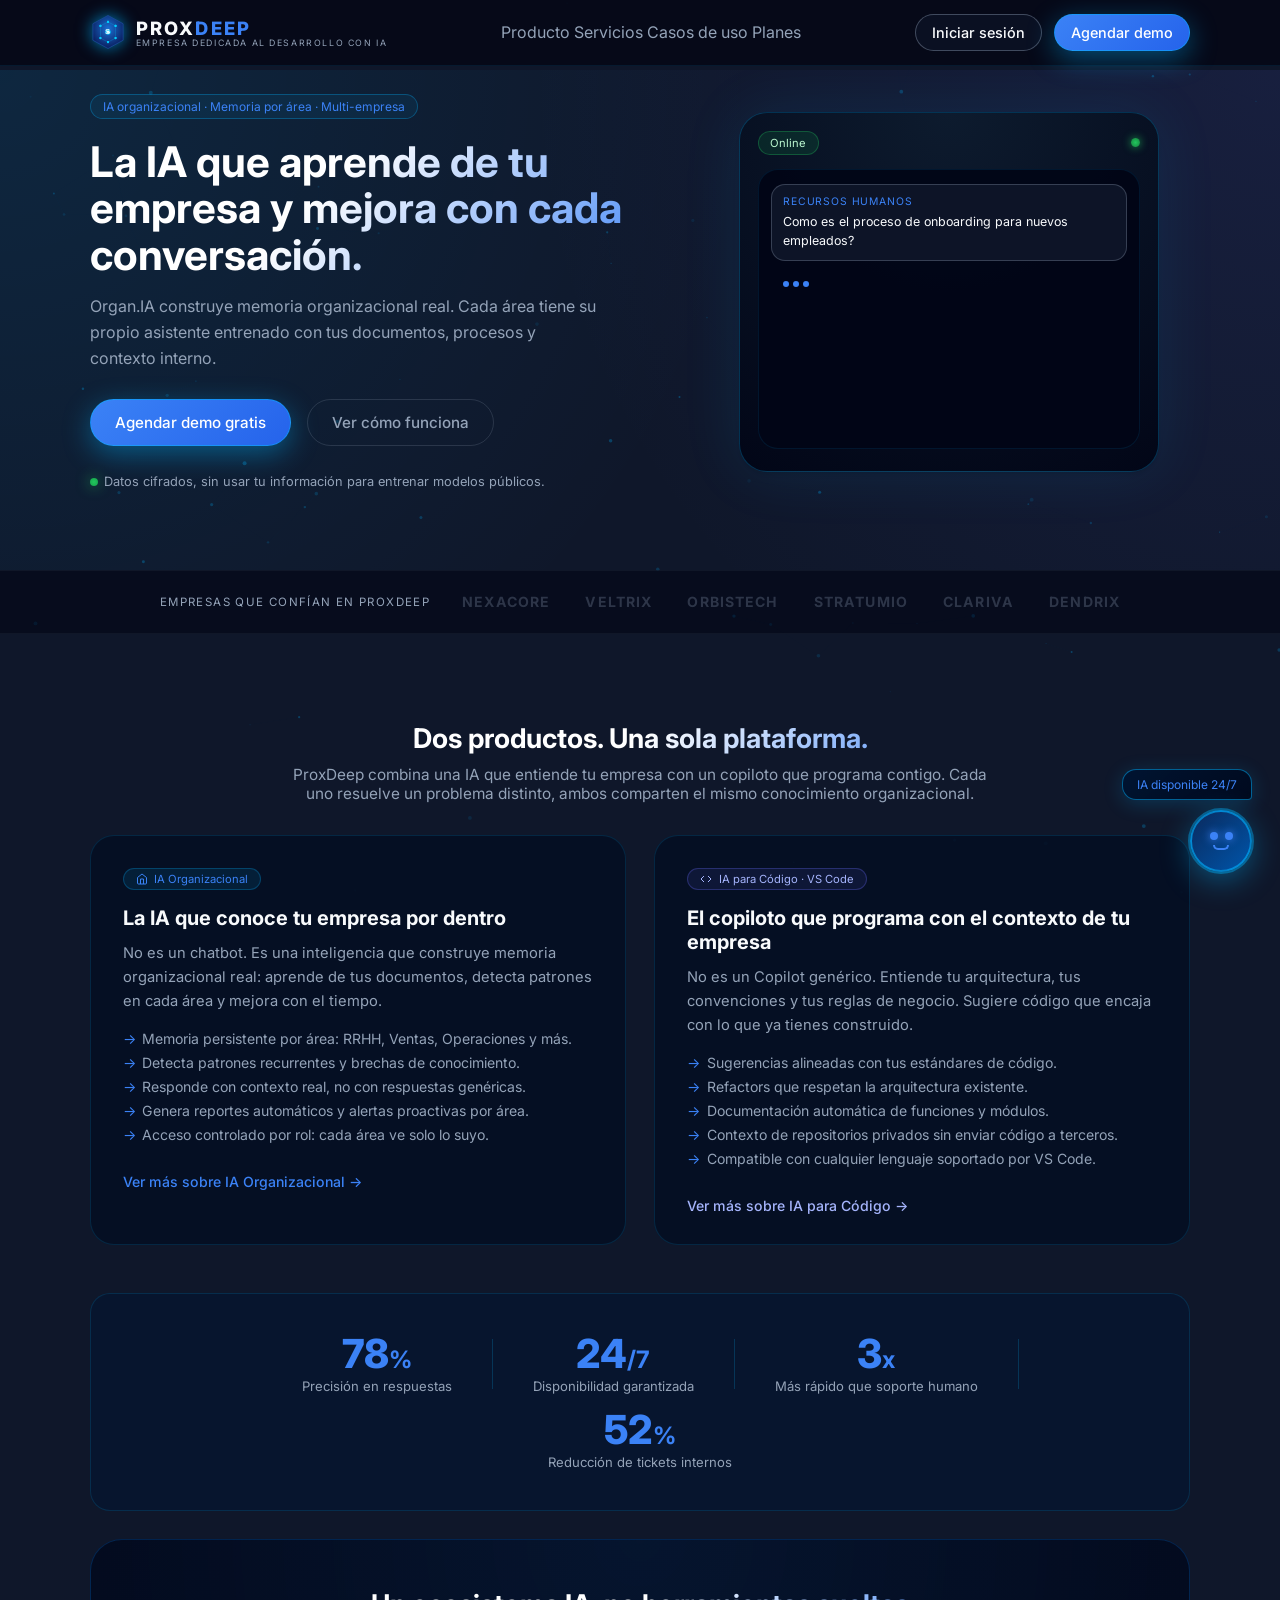
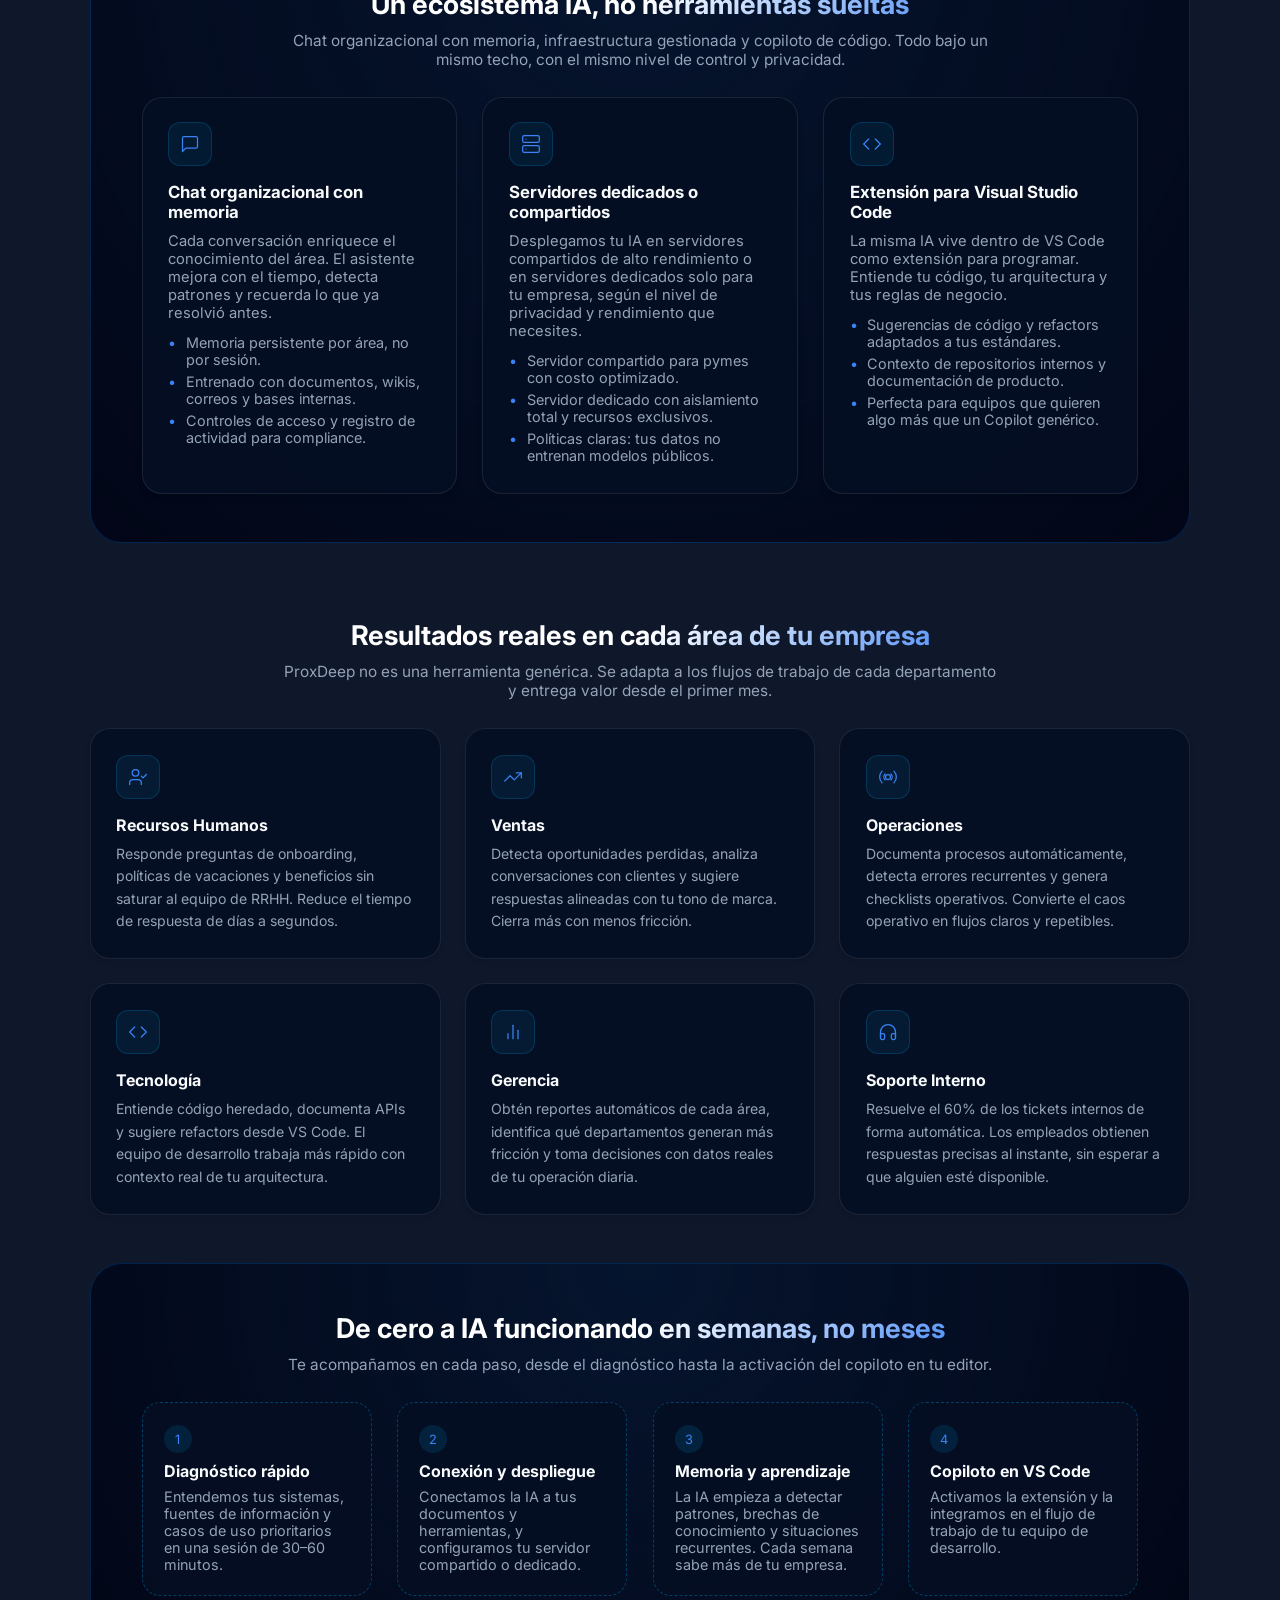
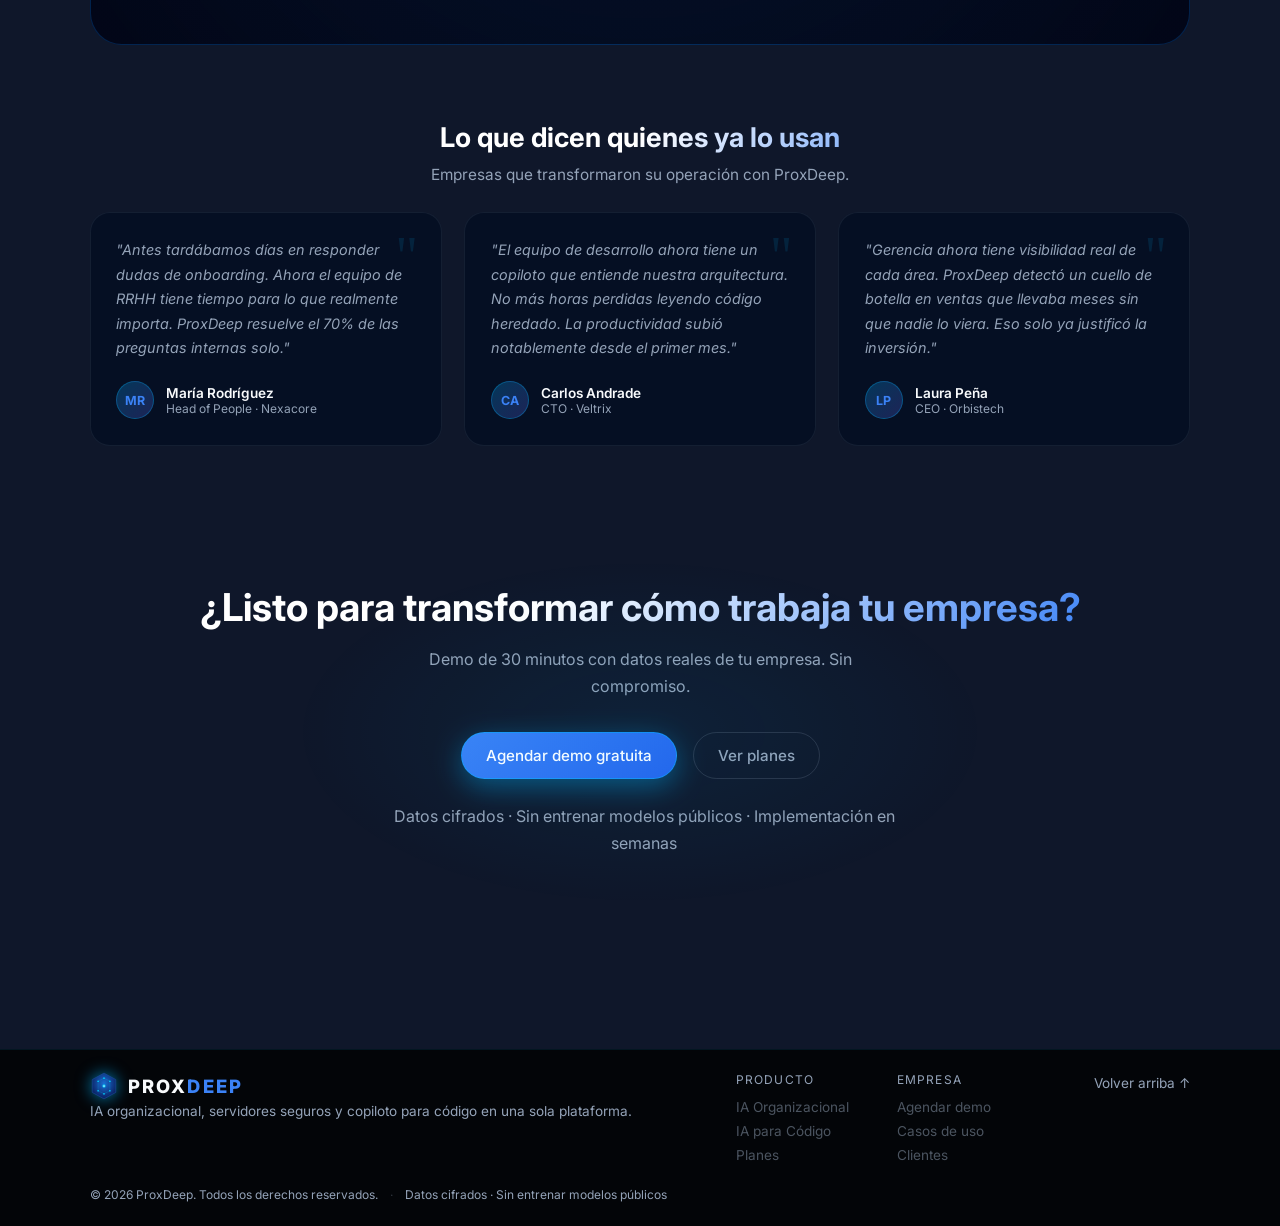
==== commit a9e5ce17: "actualizo proyecto" ====
--- a/index.html
+++ b/index.html
@@ -1,546 +1,542 @@
-<!DOCTYPE html>
-<html lang="es">
-
-<head>
-  <meta charset="UTF-8" />
-  <meta name="viewport" content="width=device-width, initial-scale=1.0" />
-  <title>ProxDeep · IA Organizacional</title>
-  <link rel="stylesheet" href="style.css" />
-  <link rel="preconnect" href="https://fonts.googleapis.com">
-  <link rel="preconnect" href="https://fonts.gstatic.com" crossorigin>
-  <link href="https://fonts.googleapis.com/css2?family=Inter:wght@300;400;500;600;700&display=swap" rel="stylesheet">
-</head>
-
-<body>
-  <div class="page-wrapper">
-
-    <canvas id="particles-canvas"></canvas>
-
-    <!-- NAVBAR STICKY -->
-    <nav class="nav-sticky" id="nav-sticky">
-      <div class="logo">
-        <svg class="logo-img" viewBox="0 0 100 100" xmlns="http://www.w3.org/2000/svg">
-          <defs>
-            <radialGradient id="hexGradNav" cx="50%" cy="40%" r="60%">
-              <stop offset="0%" stop-color="#1a6fd4" />
-              <stop offset="100%" stop-color="#0a1e5e" />
-            </radialGradient>
-            <filter id="glowNav">
-              <feGaussianBlur stdDeviation="1.5" result="blur" />
-              <feMerge>
-                <feMergeNode in="blur" />
-                <feMergeNode in="SourceGraphic" />
-              </feMerge>
-            </filter>
-          </defs>
-          <polygon points="50,4 92,27 92,73 50,96 8,73 8,27" fill="url(#hexGradNav)" stroke="#1e4fa0"
-            stroke-width="2" />
-          <circle cx="50" cy="22" r="3" fill="#00cfff" filter="url(#glowNav)" />
-          <circle cx="71" cy="33" r="3" fill="#00cfff" filter="url(#glowNav)" />
-          <circle cx="71" cy="67" r="3" fill="#00cfff" filter="url(#glowNav)" />
-          <circle cx="50" cy="78" r="3" fill="#00cfff" filter="url(#glowNav)" />
-          <circle cx="29" cy="67" r="3" fill="#00cfff" filter="url(#glowNav)" />
-          <circle cx="29" cy="33" r="3" fill="#00cfff" filter="url(#glowNav)" />
-          <g stroke="#00cfff" stroke-width="1" opacity="0.6">
-            <line x1="50" y1="22" x2="71" y2="33" />
-            <line x1="71" y1="33" x2="71" y2="67" />
-            <line x1="71" y1="67" x2="50" y2="78" />
-            <line x1="50" y1="78" x2="29" y2="67" />
-            <line x1="29" y1="67" x2="29" y2="33" />
-            <line x1="29" y1="33" x2="50" y2="22" />
-          </g>
-          <circle cx="50" cy="50" r="7" fill="#00cfff" filter="url(#glowNav)" opacity="0.9" />
-          <circle cx="50" cy="50" r="4" fill="#ffffff" opacity="0.8" />
-          <text x="50" y="56" text-anchor="middle" font-family="Arial Black, sans-serif" font-size="22"
-            font-weight="900" fill="white" opacity="0.85">S</text>
-        </svg>
-        <div>
-          <span class="logo-text">PROX<span>DEEP</span></span>
-          <span class="logo-sub">Empresa Dedicada al Desarrollo con IA</span>
-        </div>
-      </div>
-      <div class="nav-links" id="nav-links-sticky">
-        <a href="producto.html">Producto</a>
-        <a href="#servicios">Servicios</a>
-        <a href="#casos">Casos de uso</a>
-        <a href="planes.html">Planes</a>
-      </div>
-      <div class="nav-cta" id="nav-cta-sticky">
-        <a href="login.html" class="btn btn-outline">Iniciar sesión</a>
-        <a href="#contacto" class="btn btn-primary">Agendar demo</a>
-      </div>
-      <button class="nav-toggle" id="nav-toggle-sticky" aria-label="Abrir menú">
-        <span></span><span></span><span></span>
-      </button>
-    </nav>
-    <div class="nav-spacer"></div>
-
-    <header class="hero" id="top">
-      <div class="hero-content">
-        <div class="hero-text" data-animate="fade-up">
-          <p class="badge">IA para empresas · Pymes · Equipos de desarrollo</p>
-          <h1>La IA que trabaja dentro de tu empresa, 24/7.</h1>
-          <p class="hero-subtitle">
-            Dos productos en una plataforma: una IA que conoce tus procesos internos y un copiloto que programa con el
-            contexto de tu empresa.
-          </p>
-          <div class="hero-actions">
-            <a href="demo.html" class="btn btn-primary btn-lg">Agendar demo gratis</a>
-            <a href="producto.html" class="btn btn-ghost btn-lg">Ver cómo funciona</a>
-          </div>
-          <div class="hero-trust">
-            <span class="dot"></span>
-            Datos cifrados, sin usar tu información para entrenar modelos públicos.
-          </div>
-        </div>
-
-        <div class="hero-visual" data-animate="fade-left">
-          <div class="hero-card">
-            <div class="hero-card-header">
-              <span class="status-pill">Online</span>
-              <span class="status-dot"></span>
-            </div>
-            <div class="chat-window" id="hero-chat"></div>
-          </div>
-        </div>
-      </div>
-      <div class="hero-gradient"></div>
-    </header>
-
-    <!-- SOCIAL PROOF BAR -->
-    <div class="social-proof" data-animate="fade-up">
-      <span class="social-proof-label">Empresas que confían en ProxDeep</span>
-      <div class="social-proof-logos">
-        <span class="social-proof-logo">Nexacore</span>
-        <span class="social-proof-logo">Veltrix</span>
-        <span class="social-proof-logo">Orbistech</span>
-        <span class="social-proof-logo">Stratumio</span>
-        <span class="social-proof-logo">Clariva</span>
-        <span class="social-proof-logo">Dendrix</span>
-      </div>
-    </div>
-
-    <main>
-      <!-- DOS PRODUCTOS -->
-      <section class="section" id="producto">
-        <div class="section-header" data-animate="fade-up">
-          <h2>Dos productos. Una sola plataforma.</h2>
-          <p>ProxDeep combina una IA que entiende tu empresa con un copiloto que programa contigo. Cada uno resuelve un
-            problema distinto, ambos comparten el mismo conocimiento organizacional.</p>
-        </div>
-
-        <div class="product-split" data-animate="fade-up">
-          <!-- Producto 1: IA Organizacional -->
-          <div class="product-card">
-            <span class="product-card-tag">
-              <svg width="12" height="12" viewBox="0 0 24 24" fill="none" stroke="currentColor" stroke-width="2">
-                <path d="M3 9l9-7 9 7v11a2 2 0 0 1-2 2H5a2 2 0 0 1-2-2z" />
-                <polyline points="9 22 9 12 15 12 15 22" />
-              </svg>
-              IA Organizacional
-            </span>
-            <h3>La IA que conoce tu empresa por dentro</h3>
-            <p>Monitorea ventas, detecta errores operativos, responde preguntas internas y centraliza el conocimiento de
-              toda tu organización. Como tener un analista senior disponible 24/7.</p>
-            <ul>
-              <li>Detecta cuellos de botella en ventas y operaciones.</li>
-              <li>Responde preguntas de RRHH, finanzas y procesos internos.</li>
-              <li>Analiza conversaciones y tickets para encontrar patrones.</li>
-              <li>Genera reportes automáticos por área.</li>
-              <li>Acceso controlado por rol: cada área ve lo suyo.</li>
-            </ul>
-            <a href="producto.html" class="product-cta">Ver más sobre IA Organizacional →</a>
-          </div>
-
-          <!-- Producto 2: IA para Código -->
-          <div class="product-card">
-            <span class="product-card-tag"
-              style="background:rgba(99,102,241,0.1);border-color:rgba(99,102,241,0.3);color:#a5b4fc;">
-              <svg width="12" height="12" viewBox="0 0 24 24" fill="none" stroke="currentColor" stroke-width="2">
-                <polyline points="16 18 22 12 16 6" />
-                <polyline points="8 6 2 12 8 18" />
-              </svg>
-              IA para Código · VS Code
-            </span>
-            <h3>El copiloto que programa con el contexto de tu empresa</h3>
-            <p>No es un Copilot genérico. Entiende tu arquitectura, tus convenciones y tus reglas de negocio. Sugiere
-              código que encaja con lo que ya tienes construido.</p>
-            <ul>
-              <li>Sugerencias alineadas con tus estándares de código.</li>
-              <li>Refactors que respetan la arquitectura existente.</li>
-              <li>Documentación automática de funciones y módulos.</li>
-              <li>Contexto de repositorios privados sin enviar código a terceros.</li>
-              <li>Compatible con cualquier lenguaje soportado por VS Code.</li>
-            </ul>
-            <a href="producto.html" class="product-cta" style="color:#a5b4fc;">Ver más sobre IA para Código →</a>
-          </div>
-        </div>
-      </section>
-
-      <!-- MÉTRICAS -->
-      <section class="metrics-section" data-animate="fade-up">
-        <div class="metric">
-          <span class="metric-number" data-target="98">0</span><span class="metric-unit">%</span>
-          <p>Precisión en respuestas</p>
-        </div>
-        <div class="metric-divider"></div>
-        <div class="metric">
-          <span class="metric-number" data-target="24">0</span><span class="metric-unit">/7</span>
-          <p>Disponibilidad garantizada</p>
-        </div>
-        <div class="metric-divider"></div>
-        <div class="metric">
-          <span class="metric-number" data-target="3">0</span><span class="metric-unit">x</span>
-          <p>Más rápido que soporte humano</p>
-        </div>
-        <div class="metric-divider"></div>
-        <div class="metric">
-          <span class="metric-number" data-target="60">0</span><span class="metric-unit">%</span>
-          <p>Reducción de tickets internos</p>
-        </div>
-      </section>
-
-      <!-- SERVICIOS -->
-      <section class="section alt" id="servicios">
-        <div class="section-header" data-animate="fade-up">
-          <h2>Tres formas de usarla, una sola IA detrás</h2>
-          <p>
-            La misma IA potencia un chat organizacional para toda la empresa, vive en servidores seguros y se transforma
-            en copiloto dentro de Visual Studio Code.
-          </p>
-        </div>
-        <div class="services-layout">
-          <article class="card service" data-animate="fade-right">
-            <div class="service-icon-svg">
-              <svg viewBox="0 0 24 24" fill="none" stroke="currentColor" stroke-width="1.5" stroke-linecap="round"
-                stroke-linejoin="round">
-                <path d="M21 15a2 2 0 0 1-2 2H7l-4 4V5a2 2 0 0 1 2-2h14a2 2 0 0 1 2 2z" />
-              </svg>
-            </div>
-            <h3>Chat empresarial privado</h3>
-            <p>Un asistente tipo chat entrenado con la información de tu empresa. Tus equipos pueden preguntarle desde
-              "¿cómo es la política de vacaciones?" hasta "¿qué debo responder a este cliente?".</p>
-            <ul>
-              <li>Chat privado vía web o intranet, solo para tu organización.</li>
-              <li>Entrenado con documentos, wikis, correos y bases internas.</li>
-              <li>Controles de acceso y registro de actividad para compliance.</li>
-            </ul>
-          </article>
-          <article class="card service" data-animate="fade-up">
-            <div class="service-icon-svg">
-              <svg viewBox="0 0 24 24" fill="none" stroke="currentColor" stroke-width="1.5" stroke-linecap="round"
-                stroke-linejoin="round">
-                <rect x="2" y="2" width="20" height="8" rx="2" />
-                <rect x="2" y="14" width="20" height="8" rx="2" />
-                <line x1="6" y1="6" x2="6.01" y2="6" />
-                <line x1="6" y1="18" x2="6.01" y2="18" />
-              </svg>
-            </div>
-            <h3>Servidores dedicados o compartidos</h3>
-            <p>Desplegamos tu IA en servidores compartidos de alto rendimiento o en servidores dedicados solo para tu
-              empresa, según el nivel de privacidad y rendimiento que necesites.</p>
-            <ul>
-              <li>Servidor compartido para pymes con costo optimizado.</li>
-              <li>Servidor dedicado con aislamiento total y recursos exclusivos.</li>
-              <li>Políticas claras: tus datos no entrenan modelos públicos.</li>
-            </ul>
-          </article>
-          <article class="card service" data-animate="fade-left">
-            <div class="service-icon-svg">
-              <svg viewBox="0 0 24 24" fill="none" stroke="currentColor" stroke-width="1.5" stroke-linecap="round"
-                stroke-linejoin="round">
-                <polyline points="16 18 22 12 16 6" />
-                <polyline points="8 6 2 12 8 18" />
-              </svg>
-            </div>
-            <h3>Extensión para Visual Studio Code</h3>
-            <p>La misma IA vive dentro de VS Code como extensión para programar. Entiende tu código, tu arquitectura y
-              tus reglas de negocio.</p>
-            <ul>
-              <li>Sugerencias de código y refactors adaptados a tus estándares.</li>
-              <li>Contexto de repositorios internos y documentación de producto.</li>
-              <li>Perfecta para equipos que quieren algo más que un Copilot genérico.</li>
-            </ul>
-          </article>
-        </div>
-      </section>
-
-      <!-- POR ÁREA -->
-      <section class="section" id="casos">
-        <div class="section-header" data-animate="fade-up">
-          <h2>Resultados reales en cada área de tu empresa</h2>
-          <p>ProxDeep no es una herramienta genérica. Se adapta a los flujos de trabajo de cada departamento y entrega
-            valor desde el primer mes.</p>
-        </div>
-        <div class="grid grid-3" data-animate="fade-up">
-          <div class="card usecase-v2">
-            <div class="usecase-v2-icon">
-              <svg viewBox="0 0 24 24" fill="none" stroke="currentColor" stroke-width="1.5" stroke-linecap="round"
-                stroke-linejoin="round">
-                <path d="M16 21v-2a4 4 0 0 0-4-4H6a4 4 0 0 0-4 4v2" />
-                <circle cx="9" cy="7" r="4" />
-                <polyline points="16 11 18 13 22 9" />
-              </svg>
-            </div>
-            <h3>Recursos Humanos</h3>
-            <p>Responde preguntas de onboarding, políticas de vacaciones y beneficios sin saturar al equipo de RRHH.
-              Reduce el tiempo de respuesta de días a segundos.</p>
-          </div>
-          <div class="card usecase-v2">
-            <div class="usecase-v2-icon">
-              <svg viewBox="0 0 24 24" fill="none" stroke="currentColor" stroke-width="1.5" stroke-linecap="round"
-                stroke-linejoin="round">
-                <polyline points="22 7 13.5 15.5 8.5 10.5 2 17" />
-                <polyline points="16 7 22 7 22 13" />
-              </svg>
-            </div>
-            <h3>Ventas</h3>
-            <p>Detecta oportunidades perdidas, analiza conversaciones con clientes y sugiere respuestas alineadas con tu
-              tono de marca. Cierra más con menos fricción.</p>
-          </div>
-          <div class="card usecase-v2">
-            <div class="usecase-v2-icon">
-              <svg viewBox="0 0 24 24" fill="none" stroke="currentColor" stroke-width="1.5" stroke-linecap="round"
-                stroke-linejoin="round">
-                <circle cx="12" cy="12" r="3" />
-                <path d="M19.07 4.93a10 10 0 0 1 0 14.14M4.93 4.93a10 10 0 0 0 0 14.14" />
-                <path d="M15.54 8.46a5 5 0 0 1 0 7.07M8.46 8.46a5 5 0 0 0 0 7.07" />
-              </svg>
-            </div>
-            <h3>Operaciones</h3>
-            <p>Documenta procesos automáticamente, detecta errores recurrentes y genera checklists operativos. Convierte
-              el caos operativo en flujos claros y repetibles.</p>
-          </div>
-          <div class="card usecase-v2">
-            <div class="usecase-v2-icon">
-              <svg viewBox="0 0 24 24" fill="none" stroke="currentColor" stroke-width="1.5" stroke-linecap="round"
-                stroke-linejoin="round">
-                <polyline points="16 18 22 12 16 6" />
-                <polyline points="8 6 2 12 8 18" />
-              </svg>
-            </div>
-            <h3>Tecnología</h3>
-            <p>Entiende código heredado, documenta APIs y sugiere refactors desde VS Code. El equipo de desarrollo
-              trabaja más rápido con contexto real de tu arquitectura.</p>
-          </div>
-          <div class="card usecase-v2">
-            <div class="usecase-v2-icon">
-              <svg viewBox="0 0 24 24" fill="none" stroke="currentColor" stroke-width="1.5" stroke-linecap="round"
-                stroke-linejoin="round">
-                <line x1="18" y1="20" x2="18" y2="10" />
-                <line x1="12" y1="20" x2="12" y2="4" />
-                <line x1="6" y1="20" x2="6" y2="14" />
-              </svg>
-            </div>
-            <h3>Gerencia</h3>
-            <p>Obtén reportes automáticos de cada área, identifica qué departamentos generan más fricción y toma
-              decisiones con datos reales de tu operación diaria.</p>
-          </div>
-          <div class="card usecase-v2">
-            <div class="usecase-v2-icon">
-              <svg viewBox="0 0 24 24" fill="none" stroke="currentColor" stroke-width="1.5" stroke-linecap="round"
-                stroke-linejoin="round">
-                <path d="M3 18v-6a9 9 0 0 1 18 0v6" />
-                <path
-                  d="M21 19a2 2 0 0 1-2 2h-1a2 2 0 0 1-2-2v-3a2 2 0 0 1 2-2h3zM3 19a2 2 0 0 0 2 2h1a2 2 0 0 0 2-2v-3a2 2 0 0 0-2-2H3z" />
-              </svg>
-            </div>
-            <h3>Soporte Interno</h3>
-            <p>Resuelve el 60% de los tickets internos de forma automática. Los empleados obtienen respuestas precisas
-              al instante, sin esperar a que alguien esté disponible.</p>
-          </div>
-        </div>
-      </section>
-
-      <!-- IMPLEMENTACIÓN -->
-      <section class="section alt" id="implementacion">
-        <div class="section-header" data-animate="fade-up">
-          <h2>De cero a IA funcionando en semanas, no meses</h2>
-          <p>Te acompañamos en cada paso, desde el diagnóstico hasta la activación del copiloto en tu editor.</p>
-        </div>
-        <div class="steps" data-animate="fade-up">
-          <div class="step">
-            <span class="step-number">1</span>
-            <h3>Diagnóstico rápido</h3>
-            <p>Entendemos tus sistemas, fuentes de información y casos de uso prioritarios en una sesión de 30–60
-              minutos.</p>
-          </div>
-          <div class="step">
-            <span class="step-number">2</span>
-            <h3>Conexión y despliegue</h3>
-            <p>Conectamos la IA a tus documentos y herramientas, y configuramos tu servidor compartido o dedicado.</p>
-          </div>
-          <div class="step">
-            <span class="step-number">3</span>
-            <h3>Entrenamiento y ajustes</h3>
-            <p>Ajustamos respuestas, permisos y flujos según el feedback real de tus equipos.</p>
-          </div>
-          <div class="step">
-            <span class="step-number">4</span>
-            <h3>Copiloto en VS Code</h3>
-            <p>Activamos la extensión y la integramos en el flujo de trabajo de tu equipo de desarrollo.</p>
-          </div>
-        </div>
-      </section>
-
-      <!-- TESTIMONIOS -->
-      <section class="section" id="testimonios">
-        <div class="section-header" data-animate="fade-up">
-          <h2>Lo que dicen quienes ya lo usan</h2>
-          <p>Empresas que transformaron su operación con ProxDeep.</p>
-        </div>
-        <div class="testimonials" data-animate="fade-up">
-          <div class="testimonial-card">
-            <p class="testimonial-text">"Antes tardábamos días en responder dudas de onboarding. Ahora el equipo de RRHH
-              tiene tiempo para lo que realmente importa. ProxDeep resuelve el 70% de las preguntas internas solo."</p>
-            <div class="testimonial-author">
-              <div class="testimonial-avatar">MR</div>
-              <div>
-                <p class="testimonial-name">María Rodríguez</p>
-                <p class="testimonial-role">Head of People · Nexacore</p>
-              </div>
-            </div>
-          </div>
-          <div class="testimonial-card">
-            <p class="testimonial-text">"El equipo de desarrollo ahora tiene un copiloto que entiende nuestra
-              arquitectura. No más horas perdidas leyendo código heredado. La productividad subió notablemente desde el
-              primer mes."</p>
-            <div class="testimonial-author">
-              <div class="testimonial-avatar">CA</div>
-              <div>
-                <p class="testimonial-name">Carlos Andrade</p>
-                <p class="testimonial-role">CTO · Veltrix</p>
-              </div>
-            </div>
-          </div>
-          <div class="testimonial-card">
-            <p class="testimonial-text">"Gerencia ahora tiene visibilidad real de cada área. ProxDeep detectó un cuello
-              de botella en ventas que llevaba meses sin que nadie lo viera. Eso solo ya justificó la inversión."</p>
-            <div class="testimonial-author">
-              <div class="testimonial-avatar">LP</div>
-              <div>
-                <p class="testimonial-name">Laura Peña</p>
-                <p class="testimonial-role">CEO · Orbistech</p>
-              </div>
-            </div>
-          </div>
-        </div>
-      </section>
-
-      <!-- CTA FINAL -->
-      <section class="cta-final" data-animate="fade-up">
-        <div class="cta-glow"></div>
-        <h2>¿Listo para transformar cómo trabaja tu empresa?</h2>
-        <p>Demo de 30 minutos con datos reales de tu empresa. Sin compromiso.</p>
-        <div class="cta-final-actions">
-          <a href="demo.html" class="btn btn-primary btn-lg">Agendar demo gratuita</a>
-          <a href="planes.html" class="btn btn-ghost btn-lg">Ver planes</a>
-        </div>
-        <p class="cta-trust">
-          <span class="dot"></span>
-          Datos cifrados · Sin entrenar modelos públicos · Implementación en semanas
-        </p>
-      </section>
-    </main>
-
-    <footer class="footer">
-      <div class="footer-inner">
-        <div class="footer-left">
-          <div class="logo">
-            <svg class="logo-img" style="width:28px;height:28px;" viewBox="0 0 100 100"
-              xmlns="http://www.w3.org/2000/svg">
-              <defs>
-                <radialGradient id="hexGrad2" cx="50%" cy="40%" r="60%">
-                  <stop offset="0%" stop-color="#1a6fd4" />
-                  <stop offset="100%" stop-color="#0a1e5e" />
-                </radialGradient>
-              </defs>
-              <polygon points="50,4 92,27 92,73 50,96 8,73 8,27" fill="url(#hexGrad2)" stroke="#1e4fa0"
-                stroke-width="2" />
-              <circle cx="50" cy="22" r="3" fill="#00cfff" />
-              <circle cx="71" cy="33" r="3" fill="#00cfff" />
-              <circle cx="71" cy="67" r="3" fill="#00cfff" />
-              <circle cx="50" cy="78" r="3" fill="#00cfff" />
-              <circle cx="29" cy="67" r="3" fill="#00cfff" />
-              <circle cx="29" cy="33" r="3" fill="#00cfff" />
-              <g stroke="#00cfff" stroke-width="1" opacity="0.6">
-                <line x1="50" y1="22" x2="71" y2="33" />
-                <line x1="71" y1="33" x2="71" y2="67" />
-                <line x1="71" y1="67" x2="50" y2="78" />
-                <line x1="50" y1="78" x2="29" y2="67" />
-                <line x1="29" y1="67" x2="29" y2="33" />
-                <line x1="29" y1="33" x2="50" y2="22" />
-              </g>
-              <circle cx="50" cy="50" r="6" fill="#00cfff" opacity="0.9" />
-              <circle cx="50" cy="50" r="3" fill="#ffffff" opacity="0.8" />
-            </svg>
-            <span class="logo-text">PROX<span>DEEP</span></span>
-          </div>
-          <p>IA organizacional, servidores seguros y copiloto para código en una sola plataforma.</p>
-        </div>
-        <div class="footer-links">
-          <div class="footer-col">
-            <p class="footer-col-title">Producto</p>
-            <a href="producto.html">IA Organizacional</a>
-            <a href="producto.html">IA para Código</a>
-            <a href="planes.html">Planes</a>
-          </div>
-          <div class="footer-col">
-            <p class="footer-col-title">Empresa</p>
-            <a href="demo.html">Agendar demo</a>
-            <a href="#casos">Casos de uso</a>
-            <a href="#testimonios">Clientes</a>
-          </div>
-        </div>
-        <div class="footer-right">
-          <a href="#top">Volver arriba ↑</a>
-        </div>
-      </div>
-      <div class="footer-bottom">
-        <span>© 2026 ProxDeep. Todos los derechos reservados.</span>
-        <span style="color:rgba(148,163,184,0.3);">·</span>
-        <span>Datos cifrados · Sin entrenar modelos públicos</span>
-      </div>
-    </footer>
-  </div>
-
-  <!-- ROBOT ASISTENTE -->
-  <div class="bot-wrapper" id="bot-wrapper">
-    <div class="bot-bubbles" id="bot-bubbles">
-      <span class="bot-bubble" id="bot-bubble-text">IA disponible 24/7</span>
-    </div>
-    <button class="bot-btn" id="bot-btn" aria-label="Abrir asistente ProxDeep">
-      <div class="bot-face">
-        <div class="bot-eyes">
-          <span class="bot-eye"></span>
-          <span class="bot-eye"></span>
-        </div>
-        <div class="bot-mouth"></div>
-      </div>
-      <div class="bot-pulse"></div>
-    </button>
-    <div class="bot-chat" id="bot-chat">
-      <div class="bot-chat-header">
-        <div class="bot-chat-avatar">🤖</div>
-        <div>
-          <strong>ProxDeep AI</strong>
-          <span class="bot-online">● En línea</span>
-        </div>
-        <button class="bot-close" id="bot-close" aria-label="Cerrar chat">✕</button>
-      </div>
-      <div class="bot-chat-messages" id="bot-chat-messages">
-        <div class="bot-msg bot-msg-ai">
-          <p>¡Hola! Soy el asistente de ProxDeep 👋 ¿En qué puedo ayudarte hoy?</p>
-        </div>
-      </div>
-      <div class="bot-chat-input">
-        <input type="text" id="bot-input" placeholder="Escribe tu pregunta..." />
-        <button id="bot-send" aria-label="Enviar">➤</button>
-      </div>
-    </div>
-  </div>
-
-  <script src="script.js"></script>
-</body>
-
+<!DOCTYPE html>
+<html lang="es">
+
+<head>
+  <meta charset="UTF-8" />
+  <meta name="viewport" content="width=device-width, initial-scale=1.0" />
+  <title>ProxDeep · IA Organizacional</title>
+  <link rel="stylesheet" href="style.css" />
+  <link rel="preconnect" href="https://fonts.googleapis.com">
+  <link rel="preconnect" href="https://fonts.gstatic.com" crossorigin>
+  <link href="https://fonts.googleapis.com/css2?family=Inter:wght@300;400;500;600;700&display=swap" rel="stylesheet">
+</head>
+
+<body>
+  <div class="page-wrapper">
+
+    <canvas id="particles-canvas"></canvas>
+
+    <!-- NAVBAR STICKY -->
+    <nav class="nav-sticky" id="nav-sticky">
+      <div class="logo">
+        <svg class="logo-img" viewBox="0 0 100 100" xmlns="http://www.w3.org/2000/svg">
+          <defs>
+            <radialGradient id="hexGradNav" cx="50%" cy="40%" r="60%">
+              <stop offset="0%" stop-color="#1a6fd4" />
+              <stop offset="100%" stop-color="#0a1e5e" />
+            </radialGradient>
+            <filter id="glowNav">
+              <feGaussianBlur stdDeviation="1.5" result="blur" />
+              <feMerge>
+                <feMergeNode in="blur" />
+                <feMergeNode in="SourceGraphic" />
+              </feMerge>
+            </filter>
+          </defs>
+          <polygon points="50,4 92,27 92,73 50,96 8,73 8,27" fill="url(#hexGradNav)" stroke="#1e4fa0"
+            stroke-width="2" />
+          <circle cx="50" cy="22" r="3" fill="#00cfff" filter="url(#glowNav)" />
+          <circle cx="71" cy="33" r="3" fill="#00cfff" filter="url(#glowNav)" />
+          <circle cx="71" cy="67" r="3" fill="#00cfff" filter="url(#glowNav)" />
+          <circle cx="50" cy="78" r="3" fill="#00cfff" filter="url(#glowNav)" />
+          <circle cx="29" cy="67" r="3" fill="#00cfff" filter="url(#glowNav)" />
+          <circle cx="29" cy="33" r="3" fill="#00cfff" filter="url(#glowNav)" />
+          <g stroke="#00cfff" stroke-width="1" opacity="0.6">
+            <line x1="50" y1="22" x2="71" y2="33" />
+            <line x1="71" y1="33" x2="71" y2="67" />
+            <line x1="71" y1="67" x2="50" y2="78" />
+            <line x1="50" y1="78" x2="29" y2="67" />
+            <line x1="29" y1="67" x2="29" y2="33" />
+            <line x1="29" y1="33" x2="50" y2="22" />
+          </g>
+          <circle cx="50" cy="50" r="7" fill="#00cfff" filter="url(#glowNav)" opacity="0.9" />
+          <circle cx="50" cy="50" r="4" fill="#ffffff" opacity="0.8" />
+          <text x="50" y="56" text-anchor="middle" font-family="Arial Black, sans-serif" font-size="22"
+            font-weight="900" fill="white" opacity="0.85">S</text>
+        </svg>
+        <div>
+          <span class="logo-text">PROX<span>DEEP</span></span>
+          <span class="logo-sub">Empresa Dedicada al Desarrollo con IA</span>
+        </div>
+      </div>
+      <div class="nav-links" id="nav-links-sticky">
+        <a href="producto.html">Producto</a>
+        <a href="#servicios">Servicios</a>
+        <a href="#casos">Casos de uso</a>
+        <a href="planes.html">Planes</a>
+      </div>
+      <div class="nav-cta" id="nav-cta-sticky">
+        <a href="login.html" class="btn btn-outline">Iniciar sesión</a>
+        <a href="#contacto" class="btn btn-primary">Agendar demo</a>
+      </div>
+      <button class="nav-toggle" id="nav-toggle-sticky" aria-label="Abrir menú">
+        <span></span><span></span><span></span>
+      </button>
+    </nav>
+    <div class="nav-spacer"></div>
+
+    <header class="hero" id="top">
+      <div class="hero-content">
+        <div class="hero-text" data-animate="fade-up">
+          <p class="badge">IA organizacional · Memoria por área · Multi-empresa</p>
+          <h1>La IA que aprende de tu empresa y mejora con cada conversación.</h1>
+          <p class="hero-subtitle">
+            Organ.IA construye memoria organizacional real. Cada área tiene su propio asistente entrenado con tus documentos, procesos y contexto interno.
+          </p>
+          <div class="hero-actions">
+            <a href="demo.html" class="btn btn-primary btn-lg">Agendar demo gratis</a>
+            <a href="producto.html" class="btn btn-ghost btn-lg">Ver cómo funciona</a>
+          </div>
+          <div class="hero-trust">
+            <span class="dot"></span>
+            Datos cifrados, sin usar tu información para entrenar modelos públicos.
+          </div>
+        </div>
+
+        <div class="hero-visual" data-animate="fade-left">
+          <div class="hero-card">
+            <div class="hero-card-header">
+              <span class="status-pill">Online</span>
+              <span class="status-dot"></span>
+            </div>
+            <div class="chat-window" id="hero-chat"></div>
+          </div>
+        </div>
+      </div>
+      <div class="hero-gradient"></div>
+    </header>
+
+    <!-- SOCIAL PROOF BAR -->
+    <div class="social-proof" data-animate="fade-up">
+      <span class="social-proof-label">Empresas que confían en ProxDeep</span>
+      <div class="social-proof-logos">
+        <span class="social-proof-logo">Nexacore</span>
+        <span class="social-proof-logo">Veltrix</span>
+        <span class="social-proof-logo">Orbistech</span>
+        <span class="social-proof-logo">Stratumio</span>
+        <span class="social-proof-logo">Clariva</span>
+        <span class="social-proof-logo">Dendrix</span>
+      </div>
+    </div>
+
+    <main>
+      <!-- DOS PRODUCTOS -->
+      <section class="section" id="producto">
+        <div class="section-header" data-animate="fade-up">
+          <h2>Dos productos. Una sola plataforma.</h2>
+          <p>ProxDeep combina una IA que entiende tu empresa con un copiloto que programa contigo. Cada uno resuelve un
+            problema distinto, ambos comparten el mismo conocimiento organizacional.</p>
+        </div>
+
+        <div class="product-split" data-animate="fade-up">
+          <!-- Producto 1: IA Organizacional -->
+          <div class="product-card">
+            <span class="product-card-tag">
+              <svg width="12" height="12" viewBox="0 0 24 24" fill="none" stroke="currentColor" stroke-width="2">
+                <path d="M3 9l9-7 9 7v11a2 2 0 0 1-2 2H5a2 2 0 0 1-2-2z" />
+                <polyline points="9 22 9 12 15 12 15 22" />
+              </svg>
+              IA Organizacional
+            </span>
+            <h3>La IA que conoce tu empresa por dentro</h3>
+            <p>No es un chatbot. Es una inteligencia que construye memoria organizacional real: aprende de tus documentos, detecta patrones en cada área y mejora con el tiempo.</p>
+            <ul>
+              <li>Memoria persistente por área: RRHH, Ventas, Operaciones y más.</li>
+              <li>Detecta patrones recurrentes y brechas de conocimiento.</li>
+              <li>Responde con contexto real, no con respuestas genéricas.</li>
+              <li>Genera reportes automáticos y alertas proactivas por área.</li>
+              <li>Acceso controlado por rol: cada área ve solo lo suyo.</li>
+            </ul>
+            <a href="producto.html" class="product-cta">Ver más sobre IA Organizacional →</a>
+          </div>
+
+          <!-- Producto 2: IA para Código -->
+          <div class="product-card">
+            <span class="product-card-tag"
+              style="background:rgba(99,102,241,0.1);border-color:rgba(99,102,241,0.3);color:#a5b4fc;">
+              <svg width="12" height="12" viewBox="0 0 24 24" fill="none" stroke="currentColor" stroke-width="2">
+                <polyline points="16 18 22 12 16 6" />
+                <polyline points="8 6 2 12 8 18" />
+              </svg>
+              IA para Código · VS Code
+            </span>
+            <h3>El copiloto que programa con el contexto de tu empresa</h3>
+            <p>No es un Copilot genérico. Entiende tu arquitectura, tus convenciones y tus reglas de negocio. Sugiere
+              código que encaja con lo que ya tienes construido.</p>
+            <ul>
+              <li>Sugerencias alineadas con tus estándares de código.</li>
+              <li>Refactors que respetan la arquitectura existente.</li>
+              <li>Documentación automática de funciones y módulos.</li>
+              <li>Contexto de repositorios privados sin enviar código a terceros.</li>
+              <li>Compatible con cualquier lenguaje soportado por VS Code.</li>
+            </ul>
+            <a href="producto.html" class="product-cta" style="color:#a5b4fc;">Ver más sobre IA para Código →</a>
+          </div>
+        </div>
+      </section>
+
+      <!-- MÉTRICAS -->
+      <section class="metrics-section" data-animate="fade-up">
+        <div class="metric">
+          <span class="metric-number" data-target="98">0</span><span class="metric-unit">%</span>
+          <p>Precisión en respuestas</p>
+        </div>
+        <div class="metric-divider"></div>
+        <div class="metric">
+          <span class="metric-number" data-target="24">0</span><span class="metric-unit">/7</span>
+          <p>Disponibilidad garantizada</p>
+        </div>
+        <div class="metric-divider"></div>
+        <div class="metric">
+          <span class="metric-number" data-target="3">0</span><span class="metric-unit">x</span>
+          <p>Más rápido que soporte humano</p>
+        </div>
+        <div class="metric-divider"></div>
+        <div class="metric">
+          <span class="metric-number" data-target="60">0</span><span class="metric-unit">%</span>
+          <p>Reducción de tickets internos</p>
+        </div>
+      </section>
+
+      <!-- SERVICIOS -->
+      <section class="section alt" id="servicios">
+        <div class="section-header" data-animate="fade-up">
+          <h2>Un ecosistema IA, no herramientas sueltas</h2>
+          <p>
+            Chat organizacional con memoria, infraestructura gestionada y copiloto de código. Todo bajo un mismo techo, con el mismo nivel de control y privacidad.
+          </p>
+        </div>
+        <div class="services-layout">
+          <article class="card service" data-animate="fade-right">
+            <div class="service-icon-svg">
+              <svg viewBox="0 0 24 24" fill="none" stroke="currentColor" stroke-width="1.5" stroke-linecap="round"
+                stroke-linejoin="round">
+                <path d="M21 15a2 2 0 0 1-2 2H7l-4 4V5a2 2 0 0 1 2-2h14a2 2 0 0 1 2 2z" />
+              </svg>
+            </div>
+            <h3>Chat organizacional con memoria</h3>
+            <p>Cada conversación enriquece el conocimiento del área. El asistente mejora con el tiempo, detecta patrones y recuerda lo que ya resolvió antes.</p>
+            <ul>
+              <li>Memoria persistente por área, no por sesión.</li>
+              <li>Entrenado con documentos, wikis, correos y bases internas.</li>
+              <li>Controles de acceso y registro de actividad para compliance.</li>
+            </ul>
+          </article>
+          <article class="card service" data-animate="fade-up">
+            <div class="service-icon-svg">
+              <svg viewBox="0 0 24 24" fill="none" stroke="currentColor" stroke-width="1.5" stroke-linecap="round"
+                stroke-linejoin="round">
+                <rect x="2" y="2" width="20" height="8" rx="2" />
+                <rect x="2" y="14" width="20" height="8" rx="2" />
+                <line x1="6" y1="6" x2="6.01" y2="6" />
+                <line x1="6" y1="18" x2="6.01" y2="18" />
+              </svg>
+            </div>
+            <h3>Servidores dedicados o compartidos</h3>
+            <p>Desplegamos tu IA en servidores compartidos de alto rendimiento o en servidores dedicados solo para tu
+              empresa, según el nivel de privacidad y rendimiento que necesites.</p>
+            <ul>
+              <li>Servidor compartido para pymes con costo optimizado.</li>
+              <li>Servidor dedicado con aislamiento total y recursos exclusivos.</li>
+              <li>Políticas claras: tus datos no entrenan modelos públicos.</li>
+            </ul>
+          </article>
+          <article class="card service" data-animate="fade-left">
+            <div class="service-icon-svg">
+              <svg viewBox="0 0 24 24" fill="none" stroke="currentColor" stroke-width="1.5" stroke-linecap="round"
+                stroke-linejoin="round">
+                <polyline points="16 18 22 12 16 6" />
+                <polyline points="8 6 2 12 8 18" />
+              </svg>
+            </div>
+            <h3>Extensión para Visual Studio Code</h3>
+            <p>La misma IA vive dentro de VS Code como extensión para programar. Entiende tu código, tu arquitectura y
+              tus reglas de negocio.</p>
+            <ul>
+              <li>Sugerencias de código y refactors adaptados a tus estándares.</li>
+              <li>Contexto de repositorios internos y documentación de producto.</li>
+              <li>Perfecta para equipos que quieren algo más que un Copilot genérico.</li>
+            </ul>
+          </article>
+        </div>
+      </section>
+
+      <!-- POR ÁREA -->
+      <section class="section" id="casos">
+        <div class="section-header" data-animate="fade-up">
+          <h2>Resultados reales en cada área de tu empresa</h2>
+          <p>ProxDeep no es una herramienta genérica. Se adapta a los flujos de trabajo de cada departamento y entrega
+            valor desde el primer mes.</p>
+        </div>
+        <div class="grid grid-3" data-animate="fade-up">
+          <div class="card usecase-v2">
+            <div class="usecase-v2-icon">
+              <svg viewBox="0 0 24 24" fill="none" stroke="currentColor" stroke-width="1.5" stroke-linecap="round"
+                stroke-linejoin="round">
+                <path d="M16 21v-2a4 4 0 0 0-4-4H6a4 4 0 0 0-4 4v2" />
+                <circle cx="9" cy="7" r="4" />
+                <polyline points="16 11 18 13 22 9" />
+              </svg>
+            </div>
+            <h3>Recursos Humanos</h3>
+            <p>Responde preguntas de onboarding, políticas de vacaciones y beneficios sin saturar al equipo de RRHH.
+              Reduce el tiempo de respuesta de días a segundos.</p>
+          </div>
+          <div class="card usecase-v2">
+            <div class="usecase-v2-icon">
+              <svg viewBox="0 0 24 24" fill="none" stroke="currentColor" stroke-width="1.5" stroke-linecap="round"
+                stroke-linejoin="round">
+                <polyline points="22 7 13.5 15.5 8.5 10.5 2 17" />
+                <polyline points="16 7 22 7 22 13" />
+              </svg>
+            </div>
+            <h3>Ventas</h3>
+            <p>Detecta oportunidades perdidas, analiza conversaciones con clientes y sugiere respuestas alineadas con tu
+              tono de marca. Cierra más con menos fricción.</p>
+          </div>
+          <div class="card usecase-v2">
+            <div class="usecase-v2-icon">
+              <svg viewBox="0 0 24 24" fill="none" stroke="currentColor" stroke-width="1.5" stroke-linecap="round"
+                stroke-linejoin="round">
+                <circle cx="12" cy="12" r="3" />
+                <path d="M19.07 4.93a10 10 0 0 1 0 14.14M4.93 4.93a10 10 0 0 0 0 14.14" />
+                <path d="M15.54 8.46a5 5 0 0 1 0 7.07M8.46 8.46a5 5 0 0 0 0 7.07" />
+              </svg>
+            </div>
+            <h3>Operaciones</h3>
+            <p>Documenta procesos automáticamente, detecta errores recurrentes y genera checklists operativos. Convierte
+              el caos operativo en flujos claros y repetibles.</p>
+          </div>
+          <div class="card usecase-v2">
+            <div class="usecase-v2-icon">
+              <svg viewBox="0 0 24 24" fill="none" stroke="currentColor" stroke-width="1.5" stroke-linecap="round"
+                stroke-linejoin="round">
+                <polyline points="16 18 22 12 16 6" />
+                <polyline points="8 6 2 12 8 18" />
+              </svg>
+            </div>
+            <h3>Tecnología</h3>
+            <p>Entiende código heredado, documenta APIs y sugiere refactors desde VS Code. El equipo de desarrollo
+              trabaja más rápido con contexto real de tu arquitectura.</p>
+          </div>
+          <div class="card usecase-v2">
+            <div class="usecase-v2-icon">
+              <svg viewBox="0 0 24 24" fill="none" stroke="currentColor" stroke-width="1.5" stroke-linecap="round"
+                stroke-linejoin="round">
+                <line x1="18" y1="20" x2="18" y2="10" />
+                <line x1="12" y1="20" x2="12" y2="4" />
+                <line x1="6" y1="20" x2="6" y2="14" />
+              </svg>
+            </div>
+            <h3>Gerencia</h3>
+            <p>Obtén reportes automáticos de cada área, identifica qué departamentos generan más fricción y toma
+              decisiones con datos reales de tu operación diaria.</p>
+          </div>
+          <div class="card usecase-v2">
+            <div class="usecase-v2-icon">
+              <svg viewBox="0 0 24 24" fill="none" stroke="currentColor" stroke-width="1.5" stroke-linecap="round"
+                stroke-linejoin="round">
+                <path d="M3 18v-6a9 9 0 0 1 18 0v6" />
+                <path
+                  d="M21 19a2 2 0 0 1-2 2h-1a2 2 0 0 1-2-2v-3a2 2 0 0 1 2-2h3zM3 19a2 2 0 0 0 2 2h1a2 2 0 0 0 2-2v-3a2 2 0 0 0-2-2H3z" />
+              </svg>
+            </div>
+            <h3>Soporte Interno</h3>
+            <p>Resuelve el 60% de los tickets internos de forma automática. Los empleados obtienen respuestas precisas
+              al instante, sin esperar a que alguien esté disponible.</p>
+          </div>
+        </div>
+      </section>
+
+      <!-- IMPLEMENTACIÓN -->
+      <section class="section alt" id="implementacion">
+        <div class="section-header" data-animate="fade-up">
+          <h2>De cero a IA funcionando en semanas, no meses</h2>
+          <p>Te acompañamos en cada paso, desde el diagnóstico hasta la activación del copiloto en tu editor.</p>
+        </div>
+        <div class="steps" data-animate="fade-up">
+          <div class="step">
+            <span class="step-number">1</span>
+            <h3>Diagnóstico rápido</h3>
+            <p>Entendemos tus sistemas, fuentes de información y casos de uso prioritarios en una sesión de 30–60
+              minutos.</p>
+          </div>
+          <div class="step">
+            <span class="step-number">2</span>
+            <h3>Conexión y despliegue</h3>
+            <p>Conectamos la IA a tus documentos y herramientas, y configuramos tu servidor compartido o dedicado.</p>
+          </div>
+          <div class="step">
+            <span class="step-number">3</span>
+            <h3>Memoria y aprendizaje</h3>
+            <p>La IA empieza a detectar patrones, brechas de conocimiento y situaciones recurrentes. Cada semana sabe más de tu empresa.</p>
+          </div>
+          <div class="step">
+            <span class="step-number">4</span>
+            <h3>Copiloto en VS Code</h3>
+            <p>Activamos la extensión y la integramos en el flujo de trabajo de tu equipo de desarrollo.</p>
+          </div>
+        </div>
+      </section>
+
+      <!-- TESTIMONIOS -->
+      <section class="section" id="testimonios">
+        <div class="section-header" data-animate="fade-up">
+          <h2>Lo que dicen quienes ya lo usan</h2>
+          <p>Empresas que transformaron su operación con ProxDeep.</p>
+        </div>
+        <div class="testimonials" data-animate="fade-up">
+          <div class="testimonial-card">
+            <p class="testimonial-text">"Antes tardábamos días en responder dudas de onboarding. Ahora el equipo de RRHH
+              tiene tiempo para lo que realmente importa. ProxDeep resuelve el 70% de las preguntas internas solo."</p>
+            <div class="testimonial-author">
+              <div class="testimonial-avatar">MR</div>
+              <div>
+                <p class="testimonial-name">María Rodríguez</p>
+                <p class="testimonial-role">Head of People · Nexacore</p>
+              </div>
+            </div>
+          </div>
+          <div class="testimonial-card">
+            <p class="testimonial-text">"El equipo de desarrollo ahora tiene un copiloto que entiende nuestra
+              arquitectura. No más horas perdidas leyendo código heredado. La productividad subió notablemente desde el
+              primer mes."</p>
+            <div class="testimonial-author">
+              <div class="testimonial-avatar">CA</div>
+              <div>
+                <p class="testimonial-name">Carlos Andrade</p>
+                <p class="testimonial-role">CTO · Veltrix</p>
+              </div>
+            </div>
+          </div>
+          <div class="testimonial-card">
+            <p class="testimonial-text">"Gerencia ahora tiene visibilidad real de cada área. ProxDeep detectó un cuello
+              de botella en ventas que llevaba meses sin que nadie lo viera. Eso solo ya justificó la inversión."</p>
+            <div class="testimonial-author">
+              <div class="testimonial-avatar">LP</div>
+              <div>
+                <p class="testimonial-name">Laura Peña</p>
+                <p class="testimonial-role">CEO · Orbistech</p>
+              </div>
+            </div>
+          </div>
+        </div>
+      </section>
+
+      <!-- CTA FINAL -->
+      <section class="cta-final" data-animate="fade-up">
+        <div class="cta-glow"></div>
+        <h2>¿Listo para transformar cómo trabaja tu empresa?</h2>
+        <p>Demo de 30 minutos con datos reales de tu empresa. Sin compromiso.</p>
+        <div class="cta-final-actions">
+          <a href="demo.html" class="btn btn-primary btn-lg">Agendar demo gratuita</a>
+          <a href="planes.html" class="btn btn-ghost btn-lg">Ver planes</a>
+        </div>
+        <p class="cta-trust">
+          <span class="dot"></span>
+          Datos cifrados · Sin entrenar modelos públicos · Implementación en semanas
+        </p>
+      </section>
+    </main>
+
+    <footer class="footer">
+      <div class="footer-inner">
+        <div class="footer-left">
+          <div class="logo">
+            <svg class="logo-img" style="width:28px;height:28px;" viewBox="0 0 100 100"
+              xmlns="http://www.w3.org/2000/svg">
+              <defs>
+                <radialGradient id="hexGrad2" cx="50%" cy="40%" r="60%">
+                  <stop offset="0%" stop-color="#1a6fd4" />
+                  <stop offset="100%" stop-color="#0a1e5e" />
+                </radialGradient>
+              </defs>
+              <polygon points="50,4 92,27 92,73 50,96 8,73 8,27" fill="url(#hexGrad2)" stroke="#1e4fa0"
+                stroke-width="2" />
+              <circle cx="50" cy="22" r="3" fill="#00cfff" />
+              <circle cx="71" cy="33" r="3" fill="#00cfff" />
+              <circle cx="71" cy="67" r="3" fill="#00cfff" />
+              <circle cx="50" cy="78" r="3" fill="#00cfff" />
+              <circle cx="29" cy="67" r="3" fill="#00cfff" />
+              <circle cx="29" cy="33" r="3" fill="#00cfff" />
+              <g stroke="#00cfff" stroke-width="1" opacity="0.6">
+                <line x1="50" y1="22" x2="71" y2="33" />
+                <line x1="71" y1="33" x2="71" y2="67" />
+                <line x1="71" y1="67" x2="50" y2="78" />
+                <line x1="50" y1="78" x2="29" y2="67" />
+                <line x1="29" y1="67" x2="29" y2="33" />
+                <line x1="29" y1="33" x2="50" y2="22" />
+              </g>
+              <circle cx="50" cy="50" r="6" fill="#00cfff" opacity="0.9" />
+              <circle cx="50" cy="50" r="3" fill="#ffffff" opacity="0.8" />
+            </svg>
+            <span class="logo-text">PROX<span>DEEP</span></span>
+          </div>
+          <p>IA organizacional, servidores seguros y copiloto para código en una sola plataforma.</p>
+        </div>
+        <div class="footer-links">
+          <div class="footer-col">
+            <p class="footer-col-title">Producto</p>
+            <a href="producto.html">IA Organizacional</a>
+            <a href="producto.html">IA para Código</a>
+            <a href="planes.html">Planes</a>
+          </div>
+          <div class="footer-col">
+            <p class="footer-col-title">Empresa</p>
+            <a href="demo.html">Agendar demo</a>
+            <a href="#casos">Casos de uso</a>
+            <a href="#testimonios">Clientes</a>
+          </div>
+        </div>
+        <div class="footer-right">
+          <a href="#top">Volver arriba ↑</a>
+        </div>
+      </div>
+      <div class="footer-bottom">
+        <span>© 2026 ProxDeep. Todos los derechos reservados.</span>
+        <span style="color:rgba(148,163,184,0.3);">·</span>
+        <span>Datos cifrados · Sin entrenar modelos públicos</span>
+      </div>
+    </footer>
+  </div>
+
+  <!-- ROBOT ASISTENTE -->
+  <div class="bot-wrapper" id="bot-wrapper">
+    <div class="bot-bubbles" id="bot-bubbles">
+      <span class="bot-bubble" id="bot-bubble-text">IA disponible 24/7</span>
+    </div>
+    <button class="bot-btn" id="bot-btn" aria-label="Abrir asistente ProxDeep">
+      <div class="bot-face">
+        <div class="bot-eyes">
+          <span class="bot-eye"></span>
+          <span class="bot-eye"></span>
+        </div>
+        <div class="bot-mouth"></div>
+      </div>
+      <div class="bot-pulse"></div>
+    </button>
+    <div class="bot-chat" id="bot-chat">
+      <div class="bot-chat-header">
+        <div class="bot-chat-avatar">🤖</div>
+        <div>
+          <strong>ProxDeep AI</strong>
+          <span class="bot-online">● En línea</span>
+        </div>
+        <button class="bot-close" id="bot-close" aria-label="Cerrar chat">✕</button>
+      </div>
+      <div class="bot-chat-messages" id="bot-chat-messages">
+        <div class="bot-msg bot-msg-ai">
+          <p>¡Hola! Soy el asistente de ProxDeep 👋 ¿En qué puedo ayudarte hoy?</p>
+        </div>
+      </div>
+      <div class="bot-chat-input">
+        <input type="text" id="bot-input" placeholder="Escribe tu pregunta..." />
+        <button id="bot-send" aria-label="Enviar">➤</button>
+      </div>
+    </div>
+  </div>
+
+  <script src="script.js"></script>
+</body>
+
 </html>
--- a/style.css
+++ b/style.css
@@ -1,519 +1,519 @@
-* { box-sizing: border-box; margin: 0; padding: 0; }
-
-:root {
-  --bg: #0f172a;
-  --accent: #3b82f6;
-  --accent2: #6366f1;
-  --accent-soft: rgba(59,130,246,0.12);
-  --accent-strong: #2563eb;
-  --text-main: #f8fafc;
-  --text-muted: #94a3b8;
-  --border-subtle: rgba(148,163,184,0.15);
-  --radius-lg: 20px;
-  --radius-full: 999px;
-  --shadow-soft: 0 4px 6px -1px rgba(0,0,0,0.1), 0 2px 4px -1px rgba(0,0,0,0.06);
-}
-
-body {
-  font-family: 'Inter', system-ui, sans-serif;
-  background: var(--bg);
-  color: var(--text-main);
-  min-height: 100vh;
-  overflow-x: hidden;
-}
-
-#particles-canvas {
-  position: fixed; inset: 0; pointer-events: none; z-index: 0; opacity: 0.5;
-}
-
-.page-wrapper { min-height: 100vh; position: relative; z-index: 1; }
-
-.hero { position: relative; padding: 24px 7vw 80px; overflow: hidden; }
-
-.hero-gradient {
-  position: absolute; inset: 0;
-  background: radial-gradient(circle at top left, rgba(0,180,255,0.1), transparent 55%),
-              radial-gradient(circle at top right, rgba(99,102,241,0.1), transparent 55%);
-  pointer-events: none; z-index: -1;
-}
-
-/* ===== NAVBAR STICKY HIDE/SHOW ===== */
-.nav-sticky {
-  position: fixed; top: 0; left: 0; right: 0; z-index: 1000;
-  padding: 14px 7vw;
-  display: flex; align-items: center; justify-content: space-between;
-  background: rgba(5, 8, 22, 0.85);
-  backdrop-filter: blur(18px);
-  -webkit-backdrop-filter: blur(18px);
-  border-bottom: 1px solid rgba(0,180,255,0.1);
-  transform: translateY(0);
-  transition: transform 0.35s cubic-bezier(0.4,0,0.2,1), background 0.3s ease;
-  /* needed for mobile dropdown */
-  flex-wrap: wrap;
-}
-.nav-sticky.hidden { transform: translateY(-110%); }
-.nav-sticky.scrolled { background: rgba(3, 6, 18, 0.96); }
-
-/* Spacer para compensar el nav fijo */
-.nav-spacer { height: 70px; }
-
-.logo { display: flex; align-items: center; gap: 10px; font-weight: 800; letter-spacing: 0.12em; font-size: 1.15rem; text-transform: uppercase; }
-.logo-img { width: 36px; height: 36px; object-fit: contain; filter: drop-shadow(0 0 8px rgba(0,180,255,0.7)); animation: logoPulse 3s ease-in-out infinite; }
-@keyframes logoPulse { 0%,100%{filter:drop-shadow(0 0 8px rgba(0,180,255,0.7))} 50%{filter:drop-shadow(0 0 18px rgba(0,180,255,1))} }
-.logo-text { color: var(--text-main); }
-.logo-text span { color: var(--accent); }
-.logo-sub { font-size: 0.55rem; letter-spacing: 0.18em; color: var(--text-muted); display: block; margin-top: -2px; font-weight: 400; }
-.nav-links a { color: var(--text-muted); text-decoration: none; transition: color 0.15s; }
-.nav-links a:hover { color: var(--text-main); }
-.nav-cta { display: flex; gap: 0.75rem; align-items: center; }
-.nav-toggle { display: none; flex-direction: column; gap: 4px; background: none; border: none; cursor: pointer; }
-.nav-toggle span { width: 20px; height: 2px; background: var(--text-main); display: block; }
-
-.btn { display: inline-flex; align-items: center; justify-content: center; padding: 0.55rem 1rem; border-radius: var(--radius-full); border: 1px solid transparent; font-size: 0.9rem; font-weight: 500; text-decoration: none; cursor: pointer; transition: all 0.18s ease; }
-.btn-primary { background: linear-gradient(135deg, var(--accent), var(--accent-strong)); border-color: rgba(0,180,255,0.5); color: white; box-shadow: 0 8px 28px rgba(0,180,255,0.4); }
-.btn-primary:hover { transform: translateY(-2px); box-shadow: 0 14px 36px rgba(0,180,255,0.6); }
-.btn-outline { border-color: rgba(148,163,184,0.4); color: var(--text-main); background: rgba(15,23,42,0.6); }
-.btn-outline:hover { border-color: rgba(148,163,184,0.8); }
-.btn-ghost { background: transparent; border-color: rgba(148,163,184,0.2); color: var(--text-muted); }
-.btn-ghost:hover { border-color: rgba(148,163,184,0.6); color: var(--text-main); }
-.btn-lg { padding: 0.8rem 1.5rem; font-size: 0.95rem; }
-.btn.full { width: 100%; }
-
-.hero-content { display: grid; grid-template-columns: minmax(0,1.3fr) minmax(0,1.1fr); gap: 3rem; align-items: center; }
-
-.badge { display: inline-flex; align-items: center; gap: 0.5rem; padding: 0.25rem 0.75rem; border-radius: var(--radius-full); border: 1px solid rgba(0,180,255,0.3); font-size: 0.75rem; color: var(--accent); background: rgba(0,180,255,0.07); margin-bottom: 1.25rem; }
-
-.hero h1 { font-size: clamp(2rem, 3.3vw, 3rem); line-height: 1.1; margin-bottom: 1rem; background: linear-gradient(135deg, #fff 40%, var(--accent)); -webkit-background-clip: text; -webkit-text-fill-color: transparent; background-clip: text; }
-
-.hero-subtitle { color: var(--text-muted); max-width: 32rem; line-height: 1.6; margin-bottom: 1.75rem; }
-.hero-actions { display: flex; flex-wrap: wrap; gap: 1rem; margin-bottom: 1.5rem; }
-.hero-trust { display: inline-flex; align-items: center; gap: 0.4rem; font-size: 0.8rem; color: var(--text-muted); }
-.hero-trust .dot { width: 8px; height: 8px; border-radius: 999px; background: radial-gradient(circle, #22c55e, #16a34a); box-shadow: 0 0 14px rgba(34,197,94,0.8); }
-
-.hero-visual { display: flex; justify-content: center; }
-
-.hero-card { background: radial-gradient(circle at top, #0d1b2e, #020617); border-radius: 28px; padding: 18px 18px 22px; border: 1px solid rgba(0,180,255,0.25); box-shadow: 0 0 60px rgba(0,180,255,0.1), var(--shadow-soft); width: 100%; max-width: 420px; animation: cardFloat 4s ease-in-out infinite; }
-@keyframes cardFloat { 0%,100%{transform:translateY(0)} 50%{transform:translateY(-8px)} }
-
-.hero-card-header { display: flex; justify-content: space-between; align-items: center; margin-bottom: 14px; }
-.status-pill { padding: 0.25rem 0.7rem; border-radius: var(--radius-full); background: rgba(22,163,74,0.15); color: #bbf7d0; font-size: 0.7rem; border: 1px solid rgba(34,197,94,0.3); }
-.status-dot { width: 9px; height: 9px; border-radius: 999px; background: radial-gradient(circle, #22c55e, #15803d); box-shadow: 0 0 8px rgba(34,197,94,0.8); animation: blink 2s ease-in-out infinite; }
-@keyframes blink { 0%,100%{opacity:1} 50%{opacity:0.3} }
-
-.chat-window { background: rgba(2,6,23,0.95); border-radius: 20px; padding: 14px 12px; border: 1px solid rgba(0,180,255,0.1); height: 280px; overflow-y: auto; display: flex; flex-direction: column; scroll-behavior: smooth; }
-.chat-window::-webkit-scrollbar { width: 3px; }
-.chat-window::-webkit-scrollbar-thumb { background: rgba(0,180,255,0.2); border-radius: 3px; }
-
-.msg { padding: 9px 11px; border-radius: 14px; margin-bottom: 10px; font-size: 0.78rem; line-height: 1.5; opacity: 0; transform: translateY(10px); transition: opacity 0.4s ease, transform 0.4s ease; }
-.msg.show { opacity: 1; transform: translateY(0); }
-.msg .role { display: block; font-size: 0.65rem; text-transform: uppercase; letter-spacing: 0.08em; margin-bottom: 4px; color: var(--accent); }
-.msg-user { background: rgba(15,23,42,0.9); border: 1px solid rgba(148,163,184,0.3); }
-.msg-ai { background: rgba(0,20,50,0.9); border: 1px solid rgba(0,180,255,0.3); }
-.msg-ai.code { font-family: "SF Mono", ui-monospace, Menlo, monospace; }
-.msg-ai pre { margin-top: 6px; font-size: 0.72rem; color: #7dd3fc; }
-
-.typing-indicator { display: flex; gap: 4px; align-items: center; padding: 10px 12px; opacity: 0; transition: opacity 0.3s; }
-.typing-indicator.show { opacity: 1; }
-.typing-indicator span { width: 6px; height: 6px; border-radius: 50%; background: var(--accent); display: block; animation: typingDot 1.2s ease-in-out infinite; }
-.typing-indicator span:nth-child(2) { animation-delay: 0.2s; }
-.typing-indicator span:nth-child(3) { animation-delay: 0.4s; }
-@keyframes typingDot { 0%,60%,100%{transform:translateY(0)} 30%{transform:translateY(-6px)} }
-
-main { padding: 40px 7vw 80px; }
-.section { padding: 48px 0; }
-.section.alt { background: radial-gradient(circle at top, rgba(0,20,50,0.6), rgba(2,6,23,0.98)); border-radius: 32px; border: 1px solid rgba(0,100,200,0.3); margin-bottom: 28px; padding-inline: 4vw; }
-
-.section-header { max-width: 720px; margin: 0 auto 28px; text-align: center; }
-.section-header h2 { font-size: 1.7rem; margin-bottom: 0.65rem; background: linear-gradient(135deg, #fff 50%, var(--accent)); -webkit-background-clip: text; -webkit-text-fill-color: transparent; background-clip: text; }
-.section-header p { color: var(--text-muted); font-size: 0.96rem; }
-
-.metrics-section { display: flex; align-items: center; justify-content: center; background: rgba(0,20,50,0.5); border: 1px solid rgba(0,180,255,0.15); border-radius: 20px; padding: 2rem 3rem; margin: 0 0 28px; flex-wrap: wrap; }
-.metric { text-align: center; padding: 0.5rem 2.5rem; }
-.metric-number { font-size: 2.5rem; font-weight: 800; color: var(--accent); line-height: 1; }
-.metric-unit { font-size: 1.5rem; font-weight: 700; color: var(--accent); }
-.metric p { color: var(--text-muted); font-size: 0.82rem; margin-top: 4px; }
-.metric-divider { width: 1px; height: 50px; background: rgba(0,180,255,0.2); }
-
-.grid { display: grid; gap: 1.5rem; }
-.grid-3 { grid-template-columns: repeat(3, minmax(0,1fr)); }
-.grid-4 { grid-template-columns: repeat(4, minmax(0,1fr)); }
-
-.card { background: rgba(5,15,35,0.9); border-radius: var(--radius-lg); border: 1px solid var(--border-subtle); padding: 1.5rem 1.6rem; box-shadow: var(--shadow-soft); position: relative; overflow: hidden; transition: transform 0.25s ease, border-color 0.25s ease, box-shadow 0.25s ease; }
-.card::before { content: ""; position: absolute; inset: 0; background: radial-gradient(circle at top left, rgba(0,180,255,0.08), transparent 60%); opacity: 0; transition: opacity 0.3s; pointer-events: none; }
-.card:hover { transform: translateY(-4px); border-color: rgba(0,180,255,0.3); box-shadow: 0 24px 60px rgba(0,0,0,0.8), 0 0 30px rgba(0,180,255,0.1); }
-.card:hover::before { opacity: 1; }
-.card h3 { margin-bottom: 0.6rem; font-size: 1.05rem; }
-.card p { color: var(--text-muted); font-size: 0.92rem; }
-
-/* Service icon SVG */
-.service-icon-svg {
-  width: 44px; height: 44px; border-radius: 12px;
-  background: rgba(0,180,255,0.08); border: 1px solid rgba(0,180,255,0.18);
-  display: flex; align-items: center; justify-content: center;
-  margin-bottom: 1rem; transition: background 0.25s, border-color 0.25s;
-}
-.card:hover .service-icon-svg { background: rgba(0,180,255,0.15); border-color: rgba(0,180,255,0.35); }
-.service-icon-svg svg { width: 20px; height: 20px; stroke: var(--accent); }
-
-.feature-icon, .service-icon, .usecase-icon { font-size: 1.8rem; margin-bottom: 0.75rem; display: block; }
-
-/* Feature cards — SVG icons */
-.feature-icon-svg {
-  width: 48px; height: 48px;
-  border-radius: 14px;
-  background: rgba(0,180,255,0.08);
-  border: 1px solid rgba(0,180,255,0.2);
-  display: flex; align-items: center; justify-content: center;
-  margin-bottom: 1rem;
-  transition: background 0.25s, border-color 0.25s;
-}
-.card:hover .feature-icon-svg {
-  background: rgba(0,180,255,0.15);
-  border-color: rgba(0,180,255,0.4);
-}
-.feature-icon-svg svg { width: 22px; height: 22px; color: var(--accent); stroke: var(--accent); }
-
-.services-layout { display: grid; grid-template-columns: repeat(3, minmax(0,1fr)); gap: 1.6rem; }
-.service ul, .pricing-card ul, .contact-info ul { list-style: none; margin-top: 0.8rem; color: var(--text-muted); font-size: 0.9rem; }
-.service ul li, .pricing-card ul li, .contact-info ul li { padding-left: 1.1rem; position: relative; margin-bottom: 0.3rem; }
-.service ul li::before, .pricing-card ul li::before, .contact-info ul li::before { content: "•"; position: absolute; left: 0; color: var(--accent); }
-
-.usecase { min-height: 150px; }
-
-.steps { display: grid; grid-template-columns: repeat(4, minmax(0,1fr)); gap: 1.6rem; }
-.step { background: rgba(5,15,35,0.85); border-radius: 18px; padding: 1.4rem 1.3rem; border: 1px dashed rgba(0,180,255,0.3); transition: border-color 0.25s; }
-.step:hover { border-color: rgba(0,180,255,0.7); }
-.step-number { display: inline-flex; align-items: center; justify-content: center; width: 28px; height: 28px; border-radius: 999px; background: rgba(0,180,255,0.12); color: var(--accent); font-size: 0.8rem; margin-bottom: 0.5rem; }
-.step h3 { margin-bottom: 0.4rem; font-size: 1rem; }
-.step p { font-size: 0.9rem; color: var(--text-muted); }
-
-/* ===== PRICING ANTIGRAVITY STYLE ===== */
-.pricing-section-wrap {
-  position: relative;
-  overflow: hidden;
-  border-radius: 32px;
-  margin-bottom: 28px;
-  padding: 72px 4vw 80px;
-  background: #020617;
-  border: 1px solid rgba(0,100,200,0.25);
-}
-.pricing-bg-canvas {
-  position: absolute; inset: 0; pointer-events: none; z-index: 0;
-}
-.pricing-section-wrap .section-header,
-.pricing-section-wrap .pricing { position: relative; z-index: 1; }
-
-.pricing { display: grid; grid-template-columns: repeat(3, minmax(0,1fr)); gap: 1.6rem; }
-.pricing-card { position: relative; }
-.pricing-card .price { color: var(--text-muted); margin-bottom: 0.7rem; }
-.pricing-card.featured { border-color: rgba(0,180,255,0.6); box-shadow: 0 20px 50px rgba(0,180,255,0.2); }
-.pricing-card .tag { position: absolute; top: 14px; right: 14px; padding: 0.2rem 0.7rem; border-radius: var(--radius-full); background: rgba(0,180,255,0.12); color: var(--accent); font-size: 0.7rem; border: 1px solid rgba(0,180,255,0.5); }
-
-/* Antigravity card glow effect */
-.pricing-card.featured::after {
-  content: "";
-  position: absolute;
-  inset: -1px;
-  border-radius: var(--radius-lg);
-  background: linear-gradient(135deg, rgba(0,180,255,0.4), rgba(99,102,241,0.3), rgba(0,180,255,0.1));
-  z-index: -1;
-  animation: borderGlow 3s ease-in-out infinite;
-}
-@keyframes borderGlow {
-  0%,100% { opacity: 0.7; }
-  50% { opacity: 1; }
-}
-
-.pricing-card .plan-icon {
-  width: 44px; height: 44px; border-radius: 12px;
-  display: flex; align-items: center; justify-content: center;
-  margin-bottom: 1rem;
-  background: rgba(0,180,255,0.1);
-  border: 1px solid rgba(0,180,255,0.2);
-}
-.pricing-card.featured .plan-icon {
-  background: rgba(0,180,255,0.18);
-  border-color: rgba(0,180,255,0.4);
-}
-.pricing-card .plan-icon svg { width: 22px; height: 22px; }
-
-.pricing-card .plan-price-wrap { margin: 1rem 0 0.3rem; }
-.pricing-card .plan-price-label { font-size: 0.75rem; color: var(--text-muted); text-transform: uppercase; letter-spacing: 0.1em; margin-bottom: 0.2rem; }
-.pricing-card .plan-price-main { font-size: 1.6rem; font-weight: 800; color: var(--text-main); line-height: 1; }
-.pricing-card.featured .plan-price-main { color: var(--accent); }
-.pricing-card .plan-price-sub { font-size: 0.78rem; color: var(--text-muted); margin-top: 0.2rem; }
-
-.pricing-card .plan-divider { height: 1px; background: rgba(148,163,184,0.12); margin: 1rem 0; }
-.pricing-card.featured .plan-divider { background: rgba(0,180,255,0.2); }
-
-.contact-layout { display: grid; grid-template-columns: minmax(0,1.1fr) minmax(0,1fr); gap: 1.8rem; align-items: flex-start; }
-.contact-form { background: rgba(5,15,35,0.95); }
-.field { margin-bottom: 1rem; }
-.field label { display: block; font-size: 0.85rem; margin-bottom: 0.35rem; }
-.field input, .field select, .field textarea { width: 100%; padding: 0.6rem 0.75rem; border-radius: 10px; border: 1px solid rgba(55,65,81,0.9); background: rgba(5,15,35,0.95); color: var(--text-main); font-size: 0.9rem; }
-.field input:focus, .field select:focus, .field textarea:focus { outline: none; border-color: rgba(0,180,255,0.7); box-shadow: 0 0 0 2px rgba(0,180,255,0.2); }
-.contact-info { background: rgba(5,15,35,0.95); }
-
-.footer { border-top: 1px solid rgba(0,180,255,0.1); padding: 22px 7vw 24px; background: rgba(0,0,0,0.8); }
-.footer-inner { display: flex; justify-content: space-between; align-items: center; margin-bottom: 0.75rem; }
-.footer-left p { color: var(--text-muted); font-size: 0.85rem; margin-top: 0.15rem; }
-.footer-right a { color: var(--text-muted); font-size: 0.85rem; text-decoration: none; }
-.footer-right a:hover { color: var(--text-main); }
-.footer-bottom { font-size: 0.75rem; color: var(--text-muted); }
-
-[data-animate] { opacity: 0; transform: translateY(20px); transition: opacity 0.6s ease, transform 0.6s ease; }
-[data-animate].visible { opacity: 1; transform: translateY(0); }
-[data-animate="fade-left"] { transform: translateX(24px); }
-[data-animate="fade-left"].visible { transform: translateX(0); }
-[data-animate="fade-right"] { transform: translateX(-24px); }
-[data-animate="fade-right"].visible { transform: translateX(0); }
-
-.bot-wrapper { position: fixed; bottom: 28px; right: 28px; z-index: 9999; display: flex; flex-direction: column; align-items: flex-end; gap: 10px; }
-
-.bot-bubbles { position: relative; display: flex; justify-content: flex-end; }
-.bot-bubble { background: linear-gradient(135deg, rgba(0,20,50,0.95), rgba(0,10,30,0.98)); border: 1px solid rgba(0,180,255,0.5); border-radius: 14px 14px 4px 14px; padding: 7px 14px; font-size: 0.75rem; color: var(--accent); white-space: nowrap; box-shadow: 0 4px 20px rgba(0,180,255,0.2); animation: bubblePop 0.4s cubic-bezier(0.34,1.56,0.64,1); max-width: 220px; text-align: right; }
-@keyframes bubblePop { 0%{opacity:0;transform:scale(0.7) translateY(10px)} 100%{opacity:1;transform:scale(1) translateY(0)} }
-
-.bot-btn { width: 62px; height: 62px; border-radius: 50%; background: linear-gradient(135deg, #0a2a5e, #0055aa); border: 2px solid rgba(0,180,255,0.6); cursor: pointer; position: relative; display: flex; align-items: center; justify-content: center; box-shadow: 0 8px 30px rgba(0,180,255,0.4); transition: transform 0.2s ease, box-shadow 0.2s ease; }
-.bot-btn:hover { transform: scale(1.1); box-shadow: 0 12px 40px rgba(0,180,255,0.6); }
-.bot-btn:active { transform: scale(0.95); }
-
-.bot-face { display: flex; flex-direction: column; align-items: center; gap: 5px; }
-.bot-eyes { display: flex; gap: 7px; }
-.bot-eye { width: 8px; height: 8px; border-radius: 50%; background: var(--accent); box-shadow: 0 0 8px var(--accent); animation: eyeBlink 4s ease-in-out infinite; }
-@keyframes eyeBlink { 0%,90%,100%{transform:scaleY(1)} 95%{transform:scaleY(0.1)} }
-.bot-mouth { width: 16px; height: 5px; border-radius: 0 0 8px 8px; border: 2px solid var(--accent); border-top: none; }
-
-.bot-pulse { position: absolute; inset: -4px; border-radius: 50%; border: 2px solid rgba(0,180,255,0.4); animation: pulse 2.5s ease-out infinite; }
-@keyframes pulse { 0%{transform:scale(1);opacity:0.8} 100%{transform:scale(1.5);opacity:0} }
-
-.bot-chat { width: 320px; background: rgba(3,10,28,0.98); border: 1px solid rgba(0,180,255,0.35); border-radius: 20px; box-shadow: 0 20px 60px rgba(0,0,0,0.8), 0 0 40px rgba(0,180,255,0.1); overflow: hidden; display: none; flex-direction: column; animation: chatSlideIn 0.3s cubic-bezier(0.34,1.56,0.64,1); }
-.bot-chat.open { display: flex; }
-@keyframes chatSlideIn { 0%{opacity:0;transform:scale(0.85) translateY(20px)} 100%{opacity:1;transform:scale(1) translateY(0)} }
-
-.bot-chat-header { display: flex; align-items: center; gap: 10px; padding: 14px 16px; background: rgba(0,20,50,0.9); border-bottom: 1px solid rgba(0,180,255,0.2); }
-.bot-chat-avatar { font-size: 1.4rem; }
-.bot-chat-header strong { font-size: 0.9rem; display: block; }
-.bot-online { font-size: 0.7rem; color: #22c55e; }
-.bot-close { margin-left: auto; background: none; border: none; color: var(--text-muted); cursor: pointer; font-size: 1rem; transition: color 0.15s; }
-.bot-close:hover { color: var(--text-main); }
-
-.bot-chat-messages { flex: 1; padding: 14px; overflow-y: auto; max-height: 280px; display: flex; flex-direction: column; gap: 10px; }
-.bot-chat-messages::-webkit-scrollbar { width: 4px; }
-.bot-chat-messages::-webkit-scrollbar-thumb { background: rgba(0,180,255,0.3); border-radius: 4px; }
-
-.bot-msg { max-width: 85%; }
-.bot-msg p { font-size: 0.82rem; line-height: 1.5; padding: 9px 12px; border-radius: 14px; }
-.bot-msg-ai p { background: rgba(0,30,70,0.9); border: 1px solid rgba(0,180,255,0.25); color: var(--text-main); border-radius: 4px 14px 14px 14px; }
-.bot-msg-user { align-self: flex-end; }
-.bot-msg-user p { background: linear-gradient(135deg, var(--accent), var(--accent-strong)); color: white; border-radius: 14px 4px 14px 14px; }
-
-.bot-chat-input { display: flex; gap: 8px; padding: 12px 14px; border-top: 1px solid rgba(0,180,255,0.15); background: rgba(0,10,25,0.9); }
-.bot-chat-input input { flex: 1; background: rgba(0,20,50,0.8); border: 1px solid rgba(0,180,255,0.25); border-radius: 10px; padding: 8px 12px; color: var(--text-main); font-size: 0.82rem; outline: none; }
-.bot-chat-input input:focus { border-color: rgba(0,180,255,0.6); }
-.bot-chat-input input::placeholder { color: var(--text-muted); }
-#bot-send { background: linear-gradient(135deg, var(--accent), var(--accent-strong)); border: none; border-radius: 10px; padding: 8px 12px; color: white; cursor: pointer; font-size: 0.9rem; transition: transform 0.15s, box-shadow 0.15s; }
-#bot-send:hover { transform: scale(1.08); box-shadow: 0 4px 16px rgba(0,180,255,0.4); }
-
-@media (max-width: 960px) {
-  .hero-content { grid-template-columns: minmax(0,1fr); }
-  .hero-visual { order: -1; }
-  .services-layout, .steps, .pricing, .grid-3, .grid-4, .contact-layout { grid-template-columns: minmax(0,1fr); }
-  .metrics-section { padding: 1.5rem; }
-  .metric-divider { display: none; }
-  .pricing-section-wrap { padding: 48px 5vw 56px; }
-}
-@media (max-width: 768px) {
-  .nav-links, .nav-cta { display: none; }
-  .nav-toggle { display: flex; }
-  .nav-sticky { padding-inline: 5vw; }
-  .hero, main { padding-inline: 5vw; }
-  .section.alt { padding-inline: 6vw; }
-  .footer { padding-inline: 5vw; }
-  .footer-inner { flex-direction: column; align-items: flex-start; gap: 0.4rem; }
-  .bot-chat { width: 290px; }
-  /* Mobile nav open state */
-  .nav-links.open, .nav-cta.open {
-    display: flex;
-    flex-direction: column;
-    position: absolute;
-    top: 100%;
-    left: 0; right: 0;
-    background: rgba(3,6,18,0.98);
-    border-top: 1px solid rgba(0,180,255,0.15);
-    padding: 1rem 5vw;
-    gap: 0.75rem;
-    z-index: 999;
-  }
-  .nav-links.open { padding-bottom: 0.5rem; }
-  .nav-cta.open { padding-top: 0.5rem; padding-bottom: 1rem; }
-}
-
-/* ===== SOCIAL PROOF BAR ===== */
-.social-proof {
-  display: flex; align-items: center; justify-content: center;
-  gap: 2rem; padding: 1.4rem 7vw;
-  border-top: 1px solid rgba(148,163,184,0.07);
-  border-bottom: 1px solid rgba(148,163,184,0.07);
-  flex-wrap: wrap; background: rgba(2,6,23,0.6);
-}
-.social-proof-label {
-  font-size: 0.72rem; color: var(--text-muted);
-  text-transform: uppercase; letter-spacing: 0.12em; white-space: nowrap;
-}
-.social-proof-logos { display: flex; gap: 2.2rem; align-items: center; flex-wrap: wrap; justify-content: center; }
-.social-proof-logo {
-  font-size: 0.88rem; font-weight: 700; color: rgba(148,163,184,0.28);
-  letter-spacing: 0.08em; text-transform: uppercase; transition: color 0.2s;
-}
-.social-proof-logo:hover { color: rgba(148,163,184,0.55); }
-
-/* ===== PRODUCT SPLIT ===== */
-.product-split {
-  display: grid; grid-template-columns: minmax(0,1fr) minmax(0,1fr);
-  gap: 1.8rem; margin-top: 2rem;
-}
-.product-card {
-  background: rgba(5,15,35,0.9); border-radius: 24px;
-  border: 1px solid rgba(0,180,255,0.15); padding: 2rem 2rem 1.8rem;
-  position: relative; overflow: hidden;
-  transition: border-color 0.3s, transform 0.3s, box-shadow 0.3s;
-}
-.product-card::before {
-  content: ""; position: absolute; inset: 0;
-  background: radial-gradient(circle at top left, rgba(0,180,255,0.06), transparent 55%);
-  opacity: 0; transition: opacity 0.3s; pointer-events: none;
-}
-.product-card:hover { border-color: rgba(0,180,255,0.35); transform: translateY(-4px); box-shadow: 0 24px 60px rgba(0,0,0,0.7), 0 0 30px rgba(0,180,255,0.08); }
-.product-card:hover::before { opacity: 1; }
-.product-card-tag {
-  display: inline-flex; align-items: center; gap: 0.4rem;
-  padding: 0.2rem 0.75rem; border-radius: 999px;
-  background: rgba(0,180,255,0.1); border: 1px solid rgba(0,180,255,0.25);
-  color: var(--accent); font-size: 0.7rem; margin-bottom: 1rem;
-}
-.product-card h3 { font-size: 1.25rem; margin-bottom: 0.65rem; color: var(--text-main); }
-.product-card > p { color: var(--text-muted); font-size: 0.92rem; line-height: 1.65; margin-bottom: 1rem; }
-.product-card ul { list-style: none; color: var(--text-muted); font-size: 0.88rem; }
-.product-card ul li { padding-left: 1.2rem; position: relative; margin-bottom: 0.45rem; }
-.product-card ul li::before { content: "→"; position: absolute; left: 0; color: var(--accent); }
-.product-cta {
-  display: inline-flex; align-items: center; gap: 0.4rem;
-  color: var(--accent); font-size: 0.88rem; font-weight: 500;
-  text-decoration: none; margin-top: 1.4rem;
-  transition: gap 0.2s, opacity 0.2s;
-}
-.product-cta:hover { gap: 0.75rem; opacity: 0.85; }
-
-/* ===== USECASE V2 (por área) ===== */
-.usecase-v2 { padding: 1.6rem; }
-.usecase-v2-icon {
-  width: 44px; height: 44px; border-radius: 12px;
-  background: rgba(0,180,255,0.08); border: 1px solid rgba(0,180,255,0.18);
-  display: flex; align-items: center; justify-content: center;
-  margin-bottom: 1rem; transition: background 0.25s, border-color 0.25s;
-}
-.card.usecase-v2:hover .usecase-v2-icon { background: rgba(0,180,255,0.15); border-color: rgba(0,180,255,0.35); }
-.usecase-v2-icon svg { width: 20px; height: 20px; color: var(--accent); stroke: var(--accent); }
-.usecase-v2 h3 { font-size: 1rem; margin-bottom: 0.5rem; }
-.usecase-v2 p { font-size: 0.88rem; color: var(--text-muted); line-height: 1.6; }
-
-/* ===== TESTIMONIALS ===== */
-.testimonials {
-  display: grid; grid-template-columns: repeat(3, minmax(0,1fr));
-  gap: 1.4rem;
-}
-.testimonial-card {
-  background: rgba(5,15,35,0.9); border: 1px solid rgba(148,163,184,0.1);
-  border-radius: 20px; padding: 1.6rem; position: relative;
-  transition: border-color 0.25s, transform 0.25s;
-}
-.testimonial-card:hover { border-color: rgba(0,180,255,0.25); transform: translateY(-3px); }
-.testimonial-card::before {
-  content: '"'; position: absolute; top: 1rem; right: 1.4rem;
-  font-size: 3.5rem; color: rgba(0,180,255,0.12);
-  font-family: Georgia, serif; line-height: 1;
-}
-.testimonial-text {
-  color: var(--text-muted); font-size: 0.9rem; line-height: 1.7;
-  margin-bottom: 1.3rem; font-style: italic;
-}
-.testimonial-author { display: flex; align-items: center; gap: 0.75rem; }
-.testimonial-avatar {
-  width: 38px; height: 38px; border-radius: 50%; flex-shrink: 0;
-  background: linear-gradient(135deg, rgba(0,180,255,0.25), rgba(99,102,241,0.25));
-  border: 1px solid rgba(0,180,255,0.3);
-  display: flex; align-items: center; justify-content: center;
-  font-size: 0.78rem; font-weight: 700; color: var(--accent);
-}
-.testimonial-name { font-size: 0.85rem; font-weight: 600; color: var(--text-main); }
-.testimonial-role { font-size: 0.75rem; color: var(--text-muted); }
-
-/* ===== CTA FINAL ===== */
-.cta-final {
-  text-align: center; padding: 90px 7vw 80px;
-  position: relative; overflow: hidden;
-}
-.cta-final h2 {
-  font-size: clamp(1.8rem, 3vw, 2.8rem); margin-bottom: 1rem;
-  background: linear-gradient(135deg, #fff 40%, var(--accent));
-  -webkit-background-clip: text; -webkit-text-fill-color: transparent; background-clip: text;
-}
-.cta-final > p {
-  color: var(--text-muted); max-width: 520px; margin: 0 auto 2rem;
-  line-height: 1.7; font-size: 1rem;
-}
-.cta-final-actions { display: flex; gap: 1rem; justify-content: center; flex-wrap: wrap; margin-bottom: 1.5rem; }
-.cta-trust {
-  display: inline-flex; align-items: center; gap: 0.5rem;
-  font-size: 0.78rem; color: var(--text-muted);
-}
-.cta-glow {
-  position: absolute; top: 50%; left: 50%; transform: translate(-50%, -50%);
-  width: 700px; height: 350px;
-  background: radial-gradient(ellipse, rgba(0,180,255,0.07), transparent 70%);
-  pointer-events: none;
-}
-
-/* ===== FOOTER LINKS ===== */
-.footer-inner { display: flex; justify-content: space-between; align-items: flex-start; margin-bottom: 1.5rem; gap: 2rem; flex-wrap: wrap; }
-.footer-links { display: flex; gap: 3rem; }
-.footer-col { display: flex; flex-direction: column; gap: 0.5rem; }
-.footer-col-title { font-size: 0.75rem; text-transform: uppercase; letter-spacing: 0.1em; color: var(--text-muted); margin-bottom: 0.2rem; }
-.footer-col a { color: rgba(148,163,184,0.5); font-size: 0.85rem; text-decoration: none; transition: color 0.15s; }
-.footer-col a:hover { color: var(--text-main); }
-.footer-bottom { display: flex; gap: 0.75rem; align-items: center; font-size: 0.75rem; color: var(--text-muted); flex-wrap: wrap; }
-
-/* ===== RESPONSIVE ADDITIONS ===== */
-@media (max-width: 960px) {
-  .product-split, .testimonials { grid-template-columns: minmax(0,1fr); }
-  .footer-links { gap: 2rem; }
-}
-@media (max-width: 768px) {
-  .social-proof { gap: 1rem; padding: 1rem 5vw; }
-  .social-proof-logos { gap: 1.2rem; }
-  .footer-links { flex-direction: column; gap: 1.5rem; }
-  .cta-final { padding: 60px 5vw; }
-}
-
-/* ===== BOT TYPING BUBBLE ===== */
-.bot-typing-dots {
-  display: flex; gap: 4px; align-items: center;
-  padding: 4px 2px !important;
-  background: transparent !important;
-  border: none !important;
-}
-.bot-typing-dots span {
-  width: 7px; height: 7px; border-radius: 50%;
-  background: var(--accent); display: block;
-  animation: botDot 1.2s ease-in-out infinite;
-}
-.bot-typing-dots span:nth-child(2) { animation-delay: 0.2s; }
-.bot-typing-dots span:nth-child(3) { animation-delay: 0.4s; }
-@keyframes botDot {
-  0%,60%,100% { transform: translateY(0); opacity: 0.5; }
-  30% { transform: translateY(-5px); opacity: 1; }
-}
-
-/* Bot messages con strong */
-.bot-msg-ai p strong { color: var(--text-main); font-weight: 600; }
+* { box-sizing: border-box; margin: 0; padding: 0; }
+
+:root {
+  --bg: #0f172a;
+  --accent: #3b82f6;
+  --accent2: #6366f1;
+  --accent-soft: rgba(59,130,246,0.12);
+  --accent-strong: #2563eb;
+  --text-main: #f8fafc;
+  --text-muted: #94a3b8;
+  --border-subtle: rgba(148,163,184,0.15);
+  --radius-lg: 20px;
+  --radius-full: 999px;
+  --shadow-soft: 0 4px 6px -1px rgba(0,0,0,0.1), 0 2px 4px -1px rgba(0,0,0,0.06);
+}
+
+body {
+  font-family: 'Inter', system-ui, sans-serif;
+  background: var(--bg);
+  color: var(--text-main);
+  min-height: 100vh;
+  overflow-x: hidden;
+}
+
+#particles-canvas {
+  position: fixed; inset: 0; pointer-events: none; z-index: 0; opacity: 0.5;
+}
+
+.page-wrapper { min-height: 100vh; position: relative; z-index: 1; }
+
+.hero { position: relative; padding: 24px 7vw 80px; overflow: hidden; }
+
+.hero-gradient {
+  position: absolute; inset: 0;
+  background: radial-gradient(circle at top left, rgba(0,180,255,0.1), transparent 55%),
+              radial-gradient(circle at top right, rgba(99,102,241,0.1), transparent 55%);
+  pointer-events: none; z-index: -1;
+}
+
+/* ===== NAVBAR STICKY HIDE/SHOW ===== */
+.nav-sticky {
+  position: fixed; top: 0; left: 0; right: 0; z-index: 1000;
+  padding: 14px 7vw;
+  display: flex; align-items: center; justify-content: space-between;
+  background: rgba(5, 8, 22, 0.85);
+  backdrop-filter: blur(18px);
+  -webkit-backdrop-filter: blur(18px);
+  border-bottom: 1px solid rgba(0,180,255,0.1);
+  transform: translateY(0);
+  transition: transform 0.35s cubic-bezier(0.4,0,0.2,1), background 0.3s ease;
+  /* needed for mobile dropdown */
+  flex-wrap: wrap;
+}
+.nav-sticky.hidden { transform: translateY(-110%); }
+.nav-sticky.scrolled { background: rgba(3, 6, 18, 0.96); }
+
+/* Spacer para compensar el nav fijo */
+.nav-spacer { height: 70px; }
+
+.logo { display: flex; align-items: center; gap: 10px; font-weight: 800; letter-spacing: 0.12em; font-size: 1.15rem; text-transform: uppercase; }
+.logo-img { width: 36px; height: 36px; object-fit: contain; filter: drop-shadow(0 0 8px rgba(0,180,255,0.7)); animation: logoPulse 3s ease-in-out infinite; }
+@keyframes logoPulse { 0%,100%{filter:drop-shadow(0 0 8px rgba(0,180,255,0.7))} 50%{filter:drop-shadow(0 0 18px rgba(0,180,255,1))} }
+.logo-text { color: var(--text-main); }
+.logo-text span { color: var(--accent); }
+.logo-sub { font-size: 0.55rem; letter-spacing: 0.18em; color: var(--text-muted); display: block; margin-top: -2px; font-weight: 400; }
+.nav-links a { color: var(--text-muted); text-decoration: none; transition: color 0.15s; }
+.nav-links a:hover { color: var(--text-main); }
+.nav-cta { display: flex; gap: 0.75rem; align-items: center; }
+.nav-toggle { display: none; flex-direction: column; gap: 4px; background: none; border: none; cursor: pointer; }
+.nav-toggle span { width: 20px; height: 2px; background: var(--text-main); display: block; }
+
+.btn { display: inline-flex; align-items: center; justify-content: center; padding: 0.55rem 1rem; border-radius: var(--radius-full); border: 1px solid transparent; font-size: 0.9rem; font-weight: 500; text-decoration: none; cursor: pointer; transition: all 0.18s ease; }
+.btn-primary { background: linear-gradient(135deg, var(--accent), var(--accent-strong)); border-color: rgba(0,180,255,0.5); color: white; box-shadow: 0 8px 28px rgba(0,180,255,0.4); }
+.btn-primary:hover { transform: translateY(-2px); box-shadow: 0 14px 36px rgba(0,180,255,0.6); }
+.btn-outline { border-color: rgba(148,163,184,0.4); color: var(--text-main); background: rgba(15,23,42,0.6); }
+.btn-outline:hover { border-color: rgba(148,163,184,0.8); }
+.btn-ghost { background: transparent; border-color: rgba(148,163,184,0.2); color: var(--text-muted); }
+.btn-ghost:hover { border-color: rgba(148,163,184,0.6); color: var(--text-main); }
+.btn-lg { padding: 0.8rem 1.5rem; font-size: 0.95rem; }
+.btn.full { width: 100%; }
+
+.hero-content { display: grid; grid-template-columns: minmax(0,1.3fr) minmax(0,1.1fr); gap: 3rem; align-items: center; }
+
+.badge { display: inline-flex; align-items: center; gap: 0.5rem; padding: 0.25rem 0.75rem; border-radius: var(--radius-full); border: 1px solid rgba(0,180,255,0.3); font-size: 0.75rem; color: var(--accent); background: rgba(0,180,255,0.07); margin-bottom: 1.25rem; }
+
+.hero h1 { font-size: clamp(2rem, 3.3vw, 3rem); line-height: 1.1; margin-bottom: 1rem; background: linear-gradient(135deg, #fff 40%, var(--accent)); -webkit-background-clip: text; -webkit-text-fill-color: transparent; background-clip: text; }
+
+.hero-subtitle { color: var(--text-muted); max-width: 32rem; line-height: 1.6; margin-bottom: 1.75rem; }
+.hero-actions { display: flex; flex-wrap: wrap; gap: 1rem; margin-bottom: 1.5rem; }
+.hero-trust { display: inline-flex; align-items: center; gap: 0.4rem; font-size: 0.8rem; color: var(--text-muted); }
+.hero-trust .dot { width: 8px; height: 8px; border-radius: 999px; background: radial-gradient(circle, #22c55e, #16a34a); box-shadow: 0 0 14px rgba(34,197,94,0.8); }
+
+.hero-visual { display: flex; justify-content: center; }
+
+.hero-card { background: radial-gradient(circle at top, #0d1b2e, #020617); border-radius: 28px; padding: 18px 18px 22px; border: 1px solid rgba(0,180,255,0.25); box-shadow: 0 0 60px rgba(0,180,255,0.1), var(--shadow-soft); width: 100%; max-width: 420px; animation: cardFloat 4s ease-in-out infinite; }
+@keyframes cardFloat { 0%,100%{transform:translateY(0)} 50%{transform:translateY(-8px)} }
+
+.hero-card-header { display: flex; justify-content: space-between; align-items: center; margin-bottom: 14px; }
+.status-pill { padding: 0.25rem 0.7rem; border-radius: var(--radius-full); background: rgba(22,163,74,0.15); color: #bbf7d0; font-size: 0.7rem; border: 1px solid rgba(34,197,94,0.3); }
+.status-dot { width: 9px; height: 9px; border-radius: 999px; background: radial-gradient(circle, #22c55e, #15803d); box-shadow: 0 0 8px rgba(34,197,94,0.8); animation: blink 2s ease-in-out infinite; }
+@keyframes blink { 0%,100%{opacity:1} 50%{opacity:0.3} }
+
+.chat-window { background: rgba(2,6,23,0.95); border-radius: 20px; padding: 14px 12px; border: 1px solid rgba(0,180,255,0.1); height: 280px; overflow-y: auto; display: flex; flex-direction: column; scroll-behavior: smooth; }
+.chat-window::-webkit-scrollbar { width: 3px; }
+.chat-window::-webkit-scrollbar-thumb { background: rgba(0,180,255,0.2); border-radius: 3px; }
+
+.msg { padding: 9px 11px; border-radius: 14px; margin-bottom: 10px; font-size: 0.78rem; line-height: 1.5; opacity: 0; transform: translateY(10px); transition: opacity 0.4s ease, transform 0.4s ease; }
+.msg.show { opacity: 1; transform: translateY(0); }
+.msg .role { display: block; font-size: 0.65rem; text-transform: uppercase; letter-spacing: 0.08em; margin-bottom: 4px; color: var(--accent); }
+.msg-user { background: rgba(15,23,42,0.9); border: 1px solid rgba(148,163,184,0.3); }
+.msg-ai { background: rgba(0,20,50,0.9); border: 1px solid rgba(0,180,255,0.3); }
+.msg-ai.code { font-family: "SF Mono", ui-monospace, Menlo, monospace; }
+.msg-ai pre { margin-top: 6px; font-size: 0.72rem; color: #7dd3fc; }
+
+.typing-indicator { display: flex; gap: 4px; align-items: center; padding: 10px 12px; opacity: 0; transition: opacity 0.3s; }
+.typing-indicator.show { opacity: 1; }
+.typing-indicator span { width: 6px; height: 6px; border-radius: 50%; background: var(--accent); display: block; animation: typingDot 1.2s ease-in-out infinite; }
+.typing-indicator span:nth-child(2) { animation-delay: 0.2s; }
+.typing-indicator span:nth-child(3) { animation-delay: 0.4s; }
+@keyframes typingDot { 0%,60%,100%{transform:translateY(0)} 30%{transform:translateY(-6px)} }
+
+main { padding: 40px 7vw 80px; }
+.section { padding: 48px 0; }
+.section.alt { background: radial-gradient(circle at top, rgba(0,20,50,0.6), rgba(2,6,23,0.98)); border-radius: 32px; border: 1px solid rgba(0,100,200,0.3); margin-bottom: 28px; padding-inline: 4vw; }
+
+.section-header { max-width: 720px; margin: 0 auto 28px; text-align: center; }
+.section-header h2 { font-size: 1.7rem; margin-bottom: 0.65rem; background: linear-gradient(135deg, #fff 50%, var(--accent)); -webkit-background-clip: text; -webkit-text-fill-color: transparent; background-clip: text; }
+.section-header p { color: var(--text-muted); font-size: 0.96rem; }
+
+.metrics-section { display: flex; align-items: center; justify-content: center; background: rgba(0,20,50,0.5); border: 1px solid rgba(0,180,255,0.15); border-radius: 20px; padding: 2rem 3rem; margin: 0 0 28px; flex-wrap: wrap; }
+.metric { text-align: center; padding: 0.5rem 2.5rem; }
+.metric-number { font-size: 2.5rem; font-weight: 800; color: var(--accent); line-height: 1; }
+.metric-unit { font-size: 1.5rem; font-weight: 700; color: var(--accent); }
+.metric p { color: var(--text-muted); font-size: 0.82rem; margin-top: 4px; }
+.metric-divider { width: 1px; height: 50px; background: rgba(0,180,255,0.2); }
+
+.grid { display: grid; gap: 1.5rem; }
+.grid-3 { grid-template-columns: repeat(3, minmax(0,1fr)); }
+.grid-4 { grid-template-columns: repeat(4, minmax(0,1fr)); }
+
+.card { background: rgba(5,15,35,0.9); border-radius: var(--radius-lg); border: 1px solid var(--border-subtle); padding: 1.5rem 1.6rem; box-shadow: var(--shadow-soft); position: relative; overflow: hidden; transition: transform 0.25s ease, border-color 0.25s ease, box-shadow 0.25s ease; }
+.card::before { content: ""; position: absolute; inset: 0; background: radial-gradient(circle at top left, rgba(0,180,255,0.08), transparent 60%); opacity: 0; transition: opacity 0.3s; pointer-events: none; }
+.card:hover { transform: translateY(-4px); border-color: rgba(0,180,255,0.3); box-shadow: 0 24px 60px rgba(0,0,0,0.8), 0 0 30px rgba(0,180,255,0.1); }
+.card:hover::before { opacity: 1; }
+.card h3 { margin-bottom: 0.6rem; font-size: 1.05rem; }
+.card p { color: var(--text-muted); font-size: 0.92rem; }
+
+/* Service icon SVG */
+.service-icon-svg {
+  width: 44px; height: 44px; border-radius: 12px;
+  background: rgba(0,180,255,0.08); border: 1px solid rgba(0,180,255,0.18);
+  display: flex; align-items: center; justify-content: center;
+  margin-bottom: 1rem; transition: background 0.25s, border-color 0.25s;
+}
+.card:hover .service-icon-svg { background: rgba(0,180,255,0.15); border-color: rgba(0,180,255,0.35); }
+.service-icon-svg svg { width: 20px; height: 20px; stroke: var(--accent); }
+
+.feature-icon, .service-icon, .usecase-icon { font-size: 1.8rem; margin-bottom: 0.75rem; display: block; }
+
+/* Feature cards — SVG icons */
+.feature-icon-svg {
+  width: 48px; height: 48px;
+  border-radius: 14px;
+  background: rgba(0,180,255,0.08);
+  border: 1px solid rgba(0,180,255,0.2);
+  display: flex; align-items: center; justify-content: center;
+  margin-bottom: 1rem;
+  transition: background 0.25s, border-color 0.25s;
+}
+.card:hover .feature-icon-svg {
+  background: rgba(0,180,255,0.15);
+  border-color: rgba(0,180,255,0.4);
+}
+.feature-icon-svg svg { width: 22px; height: 22px; color: var(--accent); stroke: var(--accent); }
+
+.services-layout { display: grid; grid-template-columns: repeat(3, minmax(0,1fr)); gap: 1.6rem; }
+.service ul, .pricing-card ul, .contact-info ul { list-style: none; margin-top: 0.8rem; color: var(--text-muted); font-size: 0.9rem; }
+.service ul li, .pricing-card ul li, .contact-info ul li { padding-left: 1.1rem; position: relative; margin-bottom: 0.3rem; }
+.service ul li::before, .pricing-card ul li::before, .contact-info ul li::before { content: "•"; position: absolute; left: 0; color: var(--accent); }
+
+.usecase { min-height: 150px; }
+
+.steps { display: grid; grid-template-columns: repeat(4, minmax(0,1fr)); gap: 1.6rem; }
+.step { background: rgba(5,15,35,0.85); border-radius: 18px; padding: 1.4rem 1.3rem; border: 1px dashed rgba(0,180,255,0.3); transition: border-color 0.25s; }
+.step:hover { border-color: rgba(0,180,255,0.7); }
+.step-number { display: inline-flex; align-items: center; justify-content: center; width: 28px; height: 28px; border-radius: 999px; background: rgba(0,180,255,0.12); color: var(--accent); font-size: 0.8rem; margin-bottom: 0.5rem; }
+.step h3 { margin-bottom: 0.4rem; font-size: 1rem; }
+.step p { font-size: 0.9rem; color: var(--text-muted); }
+
+/* ===== PRICING ANTIGRAVITY STYLE ===== */
+.pricing-section-wrap {
+  position: relative;
+  overflow: hidden;
+  border-radius: 32px;
+  margin-bottom: 28px;
+  padding: 72px 4vw 80px;
+  background: #020617;
+  border: 1px solid rgba(0,100,200,0.25);
+}
+.pricing-bg-canvas {
+  position: absolute; inset: 0; pointer-events: none; z-index: 0;
+}
+.pricing-section-wrap .section-header,
+.pricing-section-wrap .pricing { position: relative; z-index: 1; }
+
+.pricing { display: grid; grid-template-columns: repeat(3, minmax(0,1fr)); gap: 1.6rem; }
+.pricing-card { position: relative; }
+.pricing-card .price { color: var(--text-muted); margin-bottom: 0.7rem; }
+.pricing-card.featured { border-color: rgba(0,180,255,0.6); box-shadow: 0 20px 50px rgba(0,180,255,0.2); }
+.pricing-card .tag { position: absolute; top: 14px; right: 14px; padding: 0.2rem 0.7rem; border-radius: var(--radius-full); background: rgba(0,180,255,0.12); color: var(--accent); font-size: 0.7rem; border: 1px solid rgba(0,180,255,0.5); }
+
+/* Antigravity card glow effect */
+.pricing-card.featured::after {
+  content: "";
+  position: absolute;
+  inset: -1px;
+  border-radius: var(--radius-lg);
+  background: linear-gradient(135deg, rgba(0,180,255,0.4), rgba(99,102,241,0.3), rgba(0,180,255,0.1));
+  z-index: -1;
+  animation: borderGlow 3s ease-in-out infinite;
+}
+@keyframes borderGlow {
+  0%,100% { opacity: 0.7; }
+  50% { opacity: 1; }
+}
+
+.pricing-card .plan-icon {
+  width: 44px; height: 44px; border-radius: 12px;
+  display: flex; align-items: center; justify-content: center;
+  margin-bottom: 1rem;
+  background: rgba(0,180,255,0.1);
+  border: 1px solid rgba(0,180,255,0.2);
+}
+.pricing-card.featured .plan-icon {
+  background: rgba(0,180,255,0.18);
+  border-color: rgba(0,180,255,0.4);
+}
+.pricing-card .plan-icon svg { width: 22px; height: 22px; }
+
+.pricing-card .plan-price-wrap { margin: 1rem 0 0.3rem; }
+.pricing-card .plan-price-label { font-size: 0.75rem; color: var(--text-muted); text-transform: uppercase; letter-spacing: 0.1em; margin-bottom: 0.2rem; }
+.pricing-card .plan-price-main { font-size: 1.6rem; font-weight: 800; color: var(--text-main); line-height: 1; }
+.pricing-card.featured .plan-price-main { color: var(--accent); }
+.pricing-card .plan-price-sub { font-size: 0.78rem; color: var(--text-muted); margin-top: 0.2rem; }
+
+.pricing-card .plan-divider { height: 1px; background: rgba(148,163,184,0.12); margin: 1rem 0; }
+.pricing-card.featured .plan-divider { background: rgba(0,180,255,0.2); }
+
+.contact-layout { display: grid; grid-template-columns: minmax(0,1.1fr) minmax(0,1fr); gap: 1.8rem; align-items: flex-start; }
+.contact-form { background: rgba(5,15,35,0.95); }
+.field { margin-bottom: 1rem; }
+.field label { display: block; font-size: 0.85rem; margin-bottom: 0.35rem; }
+.field input, .field select, .field textarea { width: 100%; padding: 0.6rem 0.75rem; border-radius: 10px; border: 1px solid rgba(55,65,81,0.9); background: rgba(5,15,35,0.95); color: var(--text-main); font-size: 0.9rem; }
+.field input:focus, .field select:focus, .field textarea:focus { outline: none; border-color: rgba(0,180,255,0.7); box-shadow: 0 0 0 2px rgba(0,180,255,0.2); }
+.contact-info { background: rgba(5,15,35,0.95); }
+
+.footer { border-top: 1px solid rgba(0,180,255,0.1); padding: 22px 7vw 24px; background: rgba(0,0,0,0.8); }
+.footer-inner { display: flex; justify-content: space-between; align-items: center; margin-bottom: 0.75rem; }
+.footer-left p { color: var(--text-muted); font-size: 0.85rem; margin-top: 0.15rem; }
+.footer-right a { color: var(--text-muted); font-size: 0.85rem; text-decoration: none; }
+.footer-right a:hover { color: var(--text-main); }
+.footer-bottom { font-size: 0.75rem; color: var(--text-muted); }
+
+[data-animate] { opacity: 0; transform: translateY(20px); transition: opacity 0.6s ease, transform 0.6s ease; }
+[data-animate].visible { opacity: 1; transform: translateY(0); }
+[data-animate="fade-left"] { transform: translateX(24px); }
+[data-animate="fade-left"].visible { transform: translateX(0); }
+[data-animate="fade-right"] { transform: translateX(-24px); }
+[data-animate="fade-right"].visible { transform: translateX(0); }
+
+.bot-wrapper { position: fixed; bottom: 28px; right: 28px; z-index: 9999; display: flex; flex-direction: column; align-items: flex-end; gap: 10px; }
+
+.bot-bubbles { position: relative; display: flex; justify-content: flex-end; }
+.bot-bubble { background: linear-gradient(135deg, rgba(0,20,50,0.95), rgba(0,10,30,0.98)); border: 1px solid rgba(0,180,255,0.5); border-radius: 14px 14px 4px 14px; padding: 7px 14px; font-size: 0.75rem; color: var(--accent); white-space: nowrap; box-shadow: 0 4px 20px rgba(0,180,255,0.2); animation: bubblePop 0.4s cubic-bezier(0.34,1.56,0.64,1); max-width: 220px; text-align: right; }
+@keyframes bubblePop { 0%{opacity:0;transform:scale(0.7) translateY(10px)} 100%{opacity:1;transform:scale(1) translateY(0)} }
+
+.bot-btn { width: 62px; height: 62px; border-radius: 50%; background: linear-gradient(135deg, #0a2a5e, #0055aa); border: 2px solid rgba(0,180,255,0.6); cursor: pointer; position: relative; display: flex; align-items: center; justify-content: center; box-shadow: 0 8px 30px rgba(0,180,255,0.4); transition: transform 0.2s ease, box-shadow 0.2s ease; }
+.bot-btn:hover { transform: scale(1.1); box-shadow: 0 12px 40px rgba(0,180,255,0.6); }
+.bot-btn:active { transform: scale(0.95); }
+
+.bot-face { display: flex; flex-direction: column; align-items: center; gap: 5px; }
+.bot-eyes { display: flex; gap: 7px; }
+.bot-eye { width: 8px; height: 8px; border-radius: 50%; background: var(--accent); box-shadow: 0 0 8px var(--accent); animation: eyeBlink 4s ease-in-out infinite; }
+@keyframes eyeBlink { 0%,90%,100%{transform:scaleY(1)} 95%{transform:scaleY(0.1)} }
+.bot-mouth { width: 16px; height: 5px; border-radius: 0 0 8px 8px; border: 2px solid var(--accent); border-top: none; }
+
+.bot-pulse { position: absolute; inset: -4px; border-radius: 50%; border: 2px solid rgba(0,180,255,0.4); animation: pulse 2.5s ease-out infinite; }
+@keyframes pulse { 0%{transform:scale(1);opacity:0.8} 100%{transform:scale(1.5);opacity:0} }
+
+.bot-chat { width: 320px; background: rgba(3,10,28,0.98); border: 1px solid rgba(0,180,255,0.35); border-radius: 20px; box-shadow: 0 20px 60px rgba(0,0,0,0.8), 0 0 40px rgba(0,180,255,0.1); overflow: hidden; display: none; flex-direction: column; animation: chatSlideIn 0.3s cubic-bezier(0.34,1.56,0.64,1); }
+.bot-chat.open { display: flex; }
+@keyframes chatSlideIn { 0%{opacity:0;transform:scale(0.85) translateY(20px)} 100%{opacity:1;transform:scale(1) translateY(0)} }
+
+.bot-chat-header { display: flex; align-items: center; gap: 10px; padding: 14px 16px; background: rgba(0,20,50,0.9); border-bottom: 1px solid rgba(0,180,255,0.2); }
+.bot-chat-avatar { font-size: 1.4rem; }
+.bot-chat-header strong { font-size: 0.9rem; display: block; }
+.bot-online { font-size: 0.7rem; color: #22c55e; }
+.bot-close { margin-left: auto; background: none; border: none; color: var(--text-muted); cursor: pointer; font-size: 1rem; transition: color 0.15s; }
+.bot-close:hover { color: var(--text-main); }
+
+.bot-chat-messages { flex: 1; padding: 14px; overflow-y: auto; max-height: 280px; display: flex; flex-direction: column; gap: 10px; }
+.bot-chat-messages::-webkit-scrollbar { width: 4px; }
+.bot-chat-messages::-webkit-scrollbar-thumb { background: rgba(0,180,255,0.3); border-radius: 4px; }
+
+.bot-msg { max-width: 85%; }
+.bot-msg p { font-size: 0.82rem; line-height: 1.5; padding: 9px 12px; border-radius: 14px; }
+.bot-msg-ai p { background: rgba(0,30,70,0.9); border: 1px solid rgba(0,180,255,0.25); color: var(--text-main); border-radius: 4px 14px 14px 14px; }
+.bot-msg-user { align-self: flex-end; }
+.bot-msg-user p { background: linear-gradient(135deg, var(--accent), var(--accent-strong)); color: white; border-radius: 14px 4px 14px 14px; }
+
+.bot-chat-input { display: flex; gap: 8px; padding: 12px 14px; border-top: 1px solid rgba(0,180,255,0.15); background: rgba(0,10,25,0.9); }
+.bot-chat-input input { flex: 1; background: rgba(0,20,50,0.8); border: 1px solid rgba(0,180,255,0.25); border-radius: 10px; padding: 8px 12px; color: var(--text-main); font-size: 0.82rem; outline: none; }
+.bot-chat-input input:focus { border-color: rgba(0,180,255,0.6); }
+.bot-chat-input input::placeholder { color: var(--text-muted); }
+#bot-send { background: linear-gradient(135deg, var(--accent), var(--accent-strong)); border: none; border-radius: 10px; padding: 8px 12px; color: white; cursor: pointer; font-size: 0.9rem; transition: transform 0.15s, box-shadow 0.15s; }
+#bot-send:hover { transform: scale(1.08); box-shadow: 0 4px 16px rgba(0,180,255,0.4); }
+
+@media (max-width: 960px) {
+  .hero-content { grid-template-columns: minmax(0,1fr); }
+  .hero-visual { order: -1; }
+  .services-layout, .steps, .pricing, .grid-3, .grid-4, .contact-layout { grid-template-columns: minmax(0,1fr); }
+  .metrics-section { padding: 1.5rem; }
+  .metric-divider { display: none; }
+  .pricing-section-wrap { padding: 48px 5vw 56px; }
+}
+@media (max-width: 768px) {
+  .nav-links, .nav-cta { display: none; }
+  .nav-toggle { display: flex; }
+  .nav-sticky { padding-inline: 5vw; }
+  .hero, main { padding-inline: 5vw; }
+  .section.alt { padding-inline: 6vw; }
+  .footer { padding-inline: 5vw; }
+  .footer-inner { flex-direction: column; align-items: flex-start; gap: 0.4rem; }
+  .bot-chat { width: 290px; }
+  /* Mobile nav open state */
+  .nav-links.open, .nav-cta.open {
+    display: flex;
+    flex-direction: column;
+    position: absolute;
+    top: 100%;
+    left: 0; right: 0;
+    background: rgba(3,6,18,0.98);
+    border-top: 1px solid rgba(0,180,255,0.15);
+    padding: 1rem 5vw;
+    gap: 0.75rem;
+    z-index: 999;
+  }
+  .nav-links.open { padding-bottom: 0.5rem; }
+  .nav-cta.open { padding-top: 0.5rem; padding-bottom: 1rem; }
+}
+
+/* ===== SOCIAL PROOF BAR ===== */
+.social-proof {
+  display: flex; align-items: center; justify-content: center;
+  gap: 2rem; padding: 1.4rem 7vw;
+  border-top: 1px solid rgba(148,163,184,0.07);
+  border-bottom: 1px solid rgba(148,163,184,0.07);
+  flex-wrap: wrap; background: rgba(2,6,23,0.6);
+}
+.social-proof-label {
+  font-size: 0.72rem; color: var(--text-muted);
+  text-transform: uppercase; letter-spacing: 0.12em; white-space: nowrap;
+}
+.social-proof-logos { display: flex; gap: 2.2rem; align-items: center; flex-wrap: wrap; justify-content: center; }
+.social-proof-logo {
+  font-size: 0.88rem; font-weight: 700; color: rgba(148,163,184,0.28);
+  letter-spacing: 0.08em; text-transform: uppercase; transition: color 0.2s;
+}
+.social-proof-logo:hover { color: rgba(148,163,184,0.55); }
+
+/* ===== PRODUCT SPLIT ===== */
+.product-split {
+  display: grid; grid-template-columns: minmax(0,1fr) minmax(0,1fr);
+  gap: 1.8rem; margin-top: 2rem;
+}
+.product-card {
+  background: rgba(5,15,35,0.9); border-radius: 24px;
+  border: 1px solid rgba(0,180,255,0.15); padding: 2rem 2rem 1.8rem;
+  position: relative; overflow: hidden;
+  transition: border-color 0.3s, transform 0.3s, box-shadow 0.3s;
+}
+.product-card::before {
+  content: ""; position: absolute; inset: 0;
+  background: radial-gradient(circle at top left, rgba(0,180,255,0.06), transparent 55%);
+  opacity: 0; transition: opacity 0.3s; pointer-events: none;
+}
+.product-card:hover { border-color: rgba(0,180,255,0.35); transform: translateY(-4px); box-shadow: 0 24px 60px rgba(0,0,0,0.7), 0 0 30px rgba(0,180,255,0.08); }
+.product-card:hover::before { opacity: 1; }
+.product-card-tag {
+  display: inline-flex; align-items: center; gap: 0.4rem;
+  padding: 0.2rem 0.75rem; border-radius: 999px;
+  background: rgba(0,180,255,0.1); border: 1px solid rgba(0,180,255,0.25);
+  color: var(--accent); font-size: 0.7rem; margin-bottom: 1rem;
+}
+.product-card h3 { font-size: 1.25rem; margin-bottom: 0.65rem; color: var(--text-main); }
+.product-card > p { color: var(--text-muted); font-size: 0.92rem; line-height: 1.65; margin-bottom: 1rem; }
+.product-card ul { list-style: none; color: var(--text-muted); font-size: 0.88rem; }
+.product-card ul li { padding-left: 1.2rem; position: relative; margin-bottom: 0.45rem; }
+.product-card ul li::before { content: "→"; position: absolute; left: 0; color: var(--accent); }
+.product-cta {
+  display: inline-flex; align-items: center; gap: 0.4rem;
+  color: var(--accent); font-size: 0.88rem; font-weight: 500;
+  text-decoration: none; margin-top: 1.4rem;
+  transition: gap 0.2s, opacity 0.2s;
+}
+.product-cta:hover { gap: 0.75rem; opacity: 0.85; }
+
+/* ===== USECASE V2 (por área) ===== */
+.usecase-v2 { padding: 1.6rem; }
+.usecase-v2-icon {
+  width: 44px; height: 44px; border-radius: 12px;
+  background: rgba(0,180,255,0.08); border: 1px solid rgba(0,180,255,0.18);
+  display: flex; align-items: center; justify-content: center;
+  margin-bottom: 1rem; transition: background 0.25s, border-color 0.25s;
+}
+.card.usecase-v2:hover .usecase-v2-icon { background: rgba(0,180,255,0.15); border-color: rgba(0,180,255,0.35); }
+.usecase-v2-icon svg { width: 20px; height: 20px; color: var(--accent); stroke: var(--accent); }
+.usecase-v2 h3 { font-size: 1rem; margin-bottom: 0.5rem; }
+.usecase-v2 p { font-size: 0.88rem; color: var(--text-muted); line-height: 1.6; }
+
+/* ===== TESTIMONIALS ===== */
+.testimonials {
+  display: grid; grid-template-columns: repeat(3, minmax(0,1fr));
+  gap: 1.4rem;
+}
+.testimonial-card {
+  background: rgba(5,15,35,0.9); border: 1px solid rgba(148,163,184,0.1);
+  border-radius: 20px; padding: 1.6rem; position: relative;
+  transition: border-color 0.25s, transform 0.25s;
+}
+.testimonial-card:hover { border-color: rgba(0,180,255,0.25); transform: translateY(-3px); }
+.testimonial-card::before {
+  content: '"'; position: absolute; top: 1rem; right: 1.4rem;
+  font-size: 3.5rem; color: rgba(0,180,255,0.12);
+  font-family: Georgia, serif; line-height: 1;
+}
+.testimonial-text {
+  color: var(--text-muted); font-size: 0.9rem; line-height: 1.7;
+  margin-bottom: 1.3rem; font-style: italic;
+}
+.testimonial-author { display: flex; align-items: center; gap: 0.75rem; }
+.testimonial-avatar {
+  width: 38px; height: 38px; border-radius: 50%; flex-shrink: 0;
+  background: linear-gradient(135deg, rgba(0,180,255,0.25), rgba(99,102,241,0.25));
+  border: 1px solid rgba(0,180,255,0.3);
+  display: flex; align-items: center; justify-content: center;
+  font-size: 0.78rem; font-weight: 700; color: var(--accent);
+}
+.testimonial-name { font-size: 0.85rem; font-weight: 600; color: var(--text-main); }
+.testimonial-role { font-size: 0.75rem; color: var(--text-muted); }
+
+/* ===== CTA FINAL ===== */
+.cta-final {
+  text-align: center; padding: 90px 7vw 80px;
+  position: relative; overflow: hidden;
+}
+.cta-final h2 {
+  font-size: clamp(1.8rem, 3vw, 2.8rem); margin-bottom: 1rem;
+  background: linear-gradient(135deg, #fff 40%, var(--accent));
+  -webkit-background-clip: text; -webkit-text-fill-color: transparent; background-clip: text;
+}
+.cta-final > p {
+  color: var(--text-muted); max-width: 520px; margin: 0 auto 2rem;
+  line-height: 1.7; font-size: 1rem;
+}
+.cta-final-actions { display: flex; gap: 1rem; justify-content: center; flex-wrap: wrap; margin-bottom: 1.5rem; }
+.cta-trust {
+  display: inline-flex; align-items: center; gap: 0.5rem;
+  font-size: 0.78rem; color: var(--text-muted);
+}
+.cta-glow {
+  position: absolute; top: 50%; left: 50%; transform: translate(-50%, -50%);
+  width: 700px; height: 350px;
+  background: radial-gradient(ellipse, rgba(0,180,255,0.07), transparent 70%);
+  pointer-events: none;
+}
+
+/* ===== FOOTER LINKS ===== */
+.footer-inner { display: flex; justify-content: space-between; align-items: flex-start; margin-bottom: 1.5rem; gap: 2rem; flex-wrap: wrap; }
+.footer-links { display: flex; gap: 3rem; }
+.footer-col { display: flex; flex-direction: column; gap: 0.5rem; }
+.footer-col-title { font-size: 0.75rem; text-transform: uppercase; letter-spacing: 0.1em; color: var(--text-muted); margin-bottom: 0.2rem; }
+.footer-col a { color: rgba(148,163,184,0.5); font-size: 0.85rem; text-decoration: none; transition: color 0.15s; }
+.footer-col a:hover { color: var(--text-main); }
+.footer-bottom { display: flex; gap: 0.75rem; align-items: center; font-size: 0.75rem; color: var(--text-muted); flex-wrap: wrap; }
+
+/* ===== RESPONSIVE ADDITIONS ===== */
+@media (max-width: 960px) {
+  .product-split, .testimonials { grid-template-columns: minmax(0,1fr); }
+  .footer-links { gap: 2rem; }
+}
+@media (max-width: 768px) {
+  .social-proof { gap: 1rem; padding: 1rem 5vw; }
+  .social-proof-logos { gap: 1.2rem; }
+  .footer-links { flex-direction: column; gap: 1.5rem; }
+  .cta-final { padding: 60px 5vw; }
+}
+
+/* ===== BOT TYPING BUBBLE ===== */
+.bot-typing-dots {
+  display: flex; gap: 4px; align-items: center;
+  padding: 4px 2px !important;
+  background: transparent !important;
+  border: none !important;
+}
+.bot-typing-dots span {
+  width: 7px; height: 7px; border-radius: 50%;
+  background: var(--accent); display: block;
+  animation: botDot 1.2s ease-in-out infinite;
+}
+.bot-typing-dots span:nth-child(2) { animation-delay: 0.2s; }
+.bot-typing-dots span:nth-child(3) { animation-delay: 0.4s; }
+@keyframes botDot {
+  0%,60%,100% { transform: translateY(0); opacity: 0.5; }
+  30% { transform: translateY(-5px); opacity: 1; }
+}
+
+/* Bot messages con strong */
+.bot-msg-ai p strong { color: var(--text-main); font-weight: 600; }
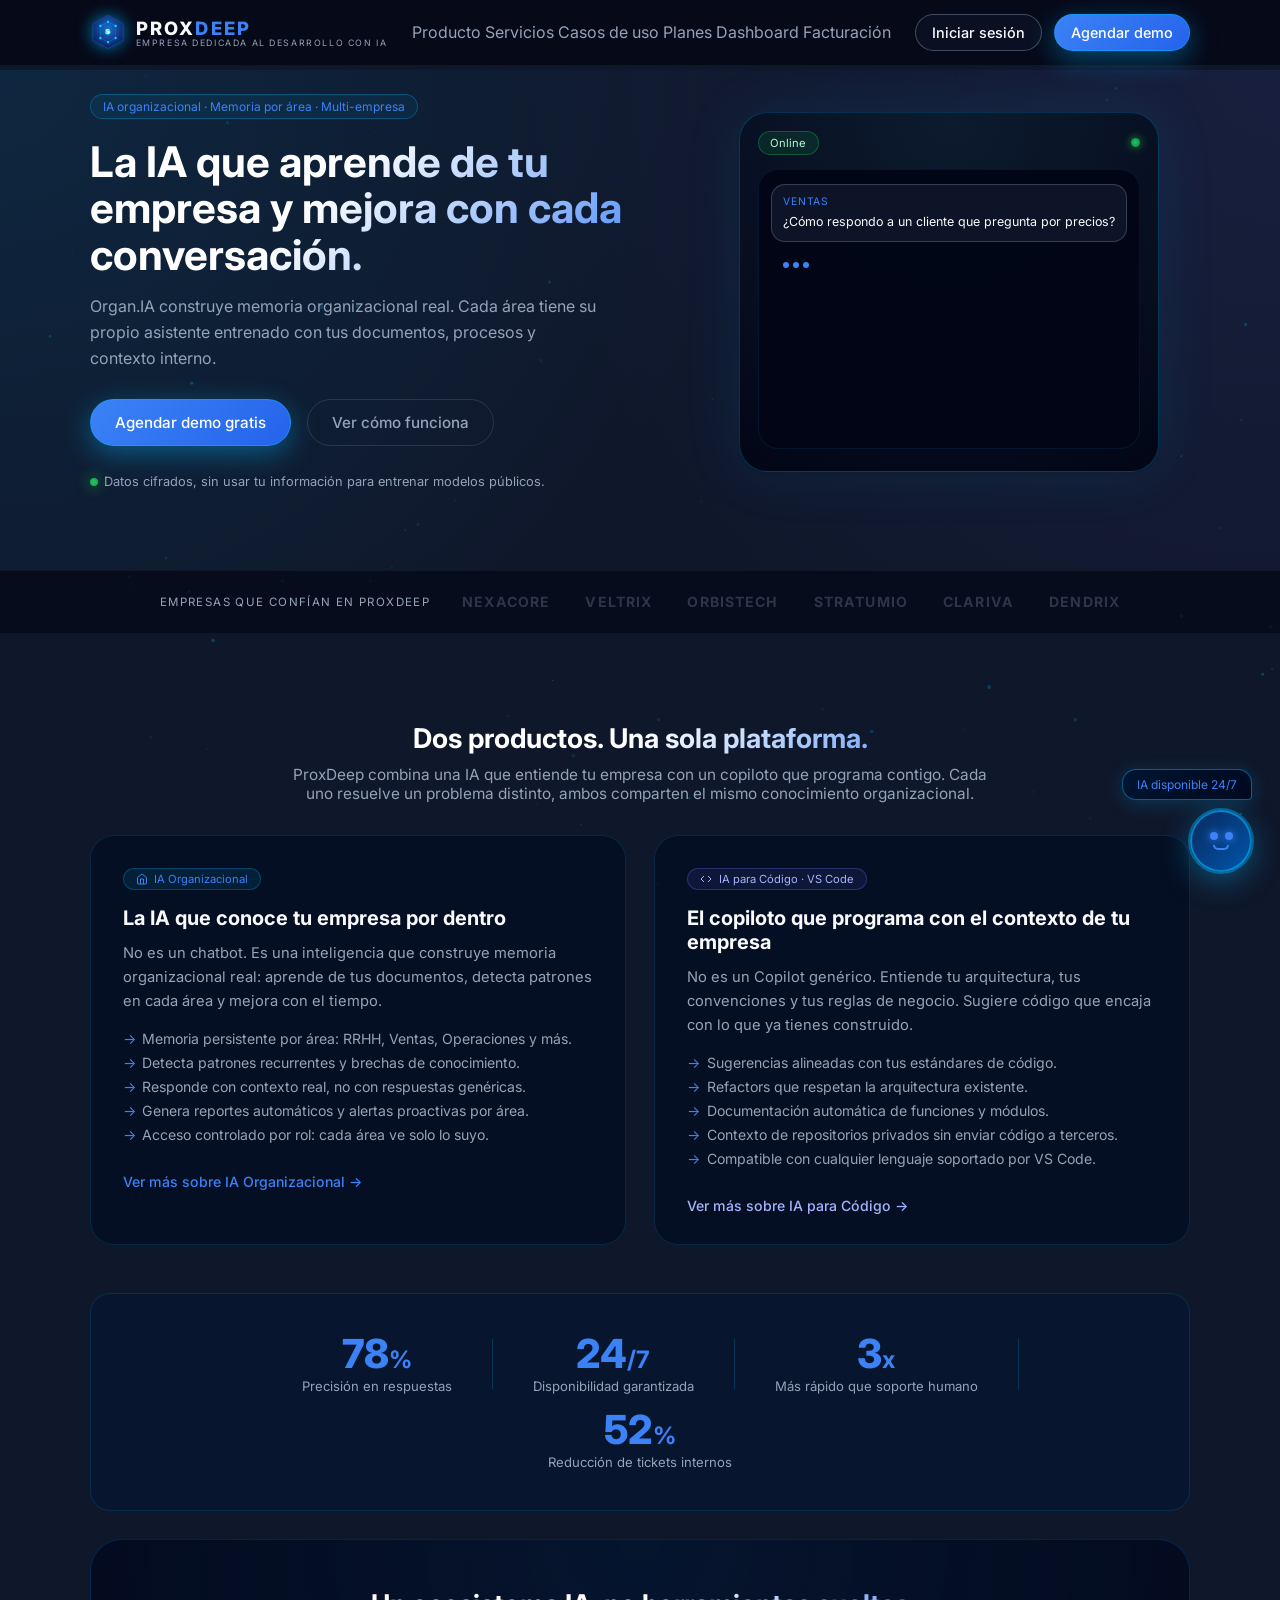
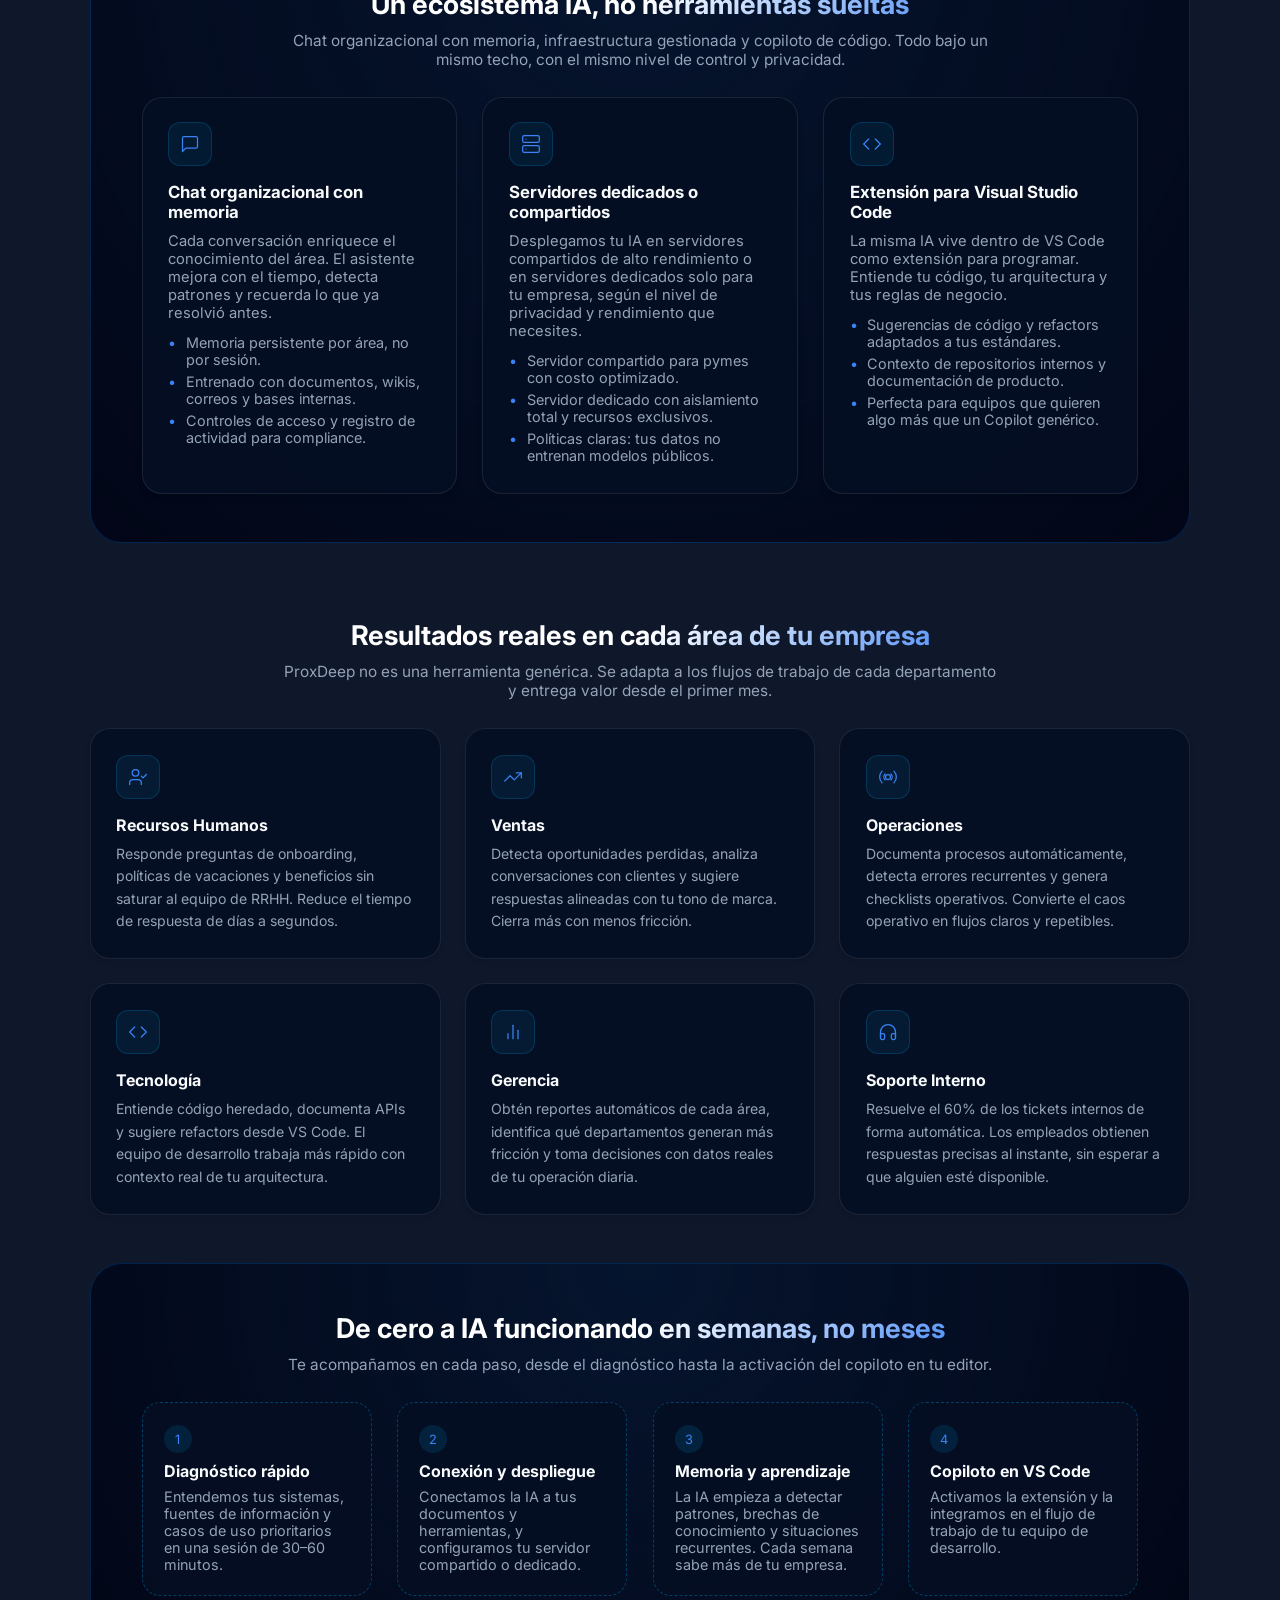
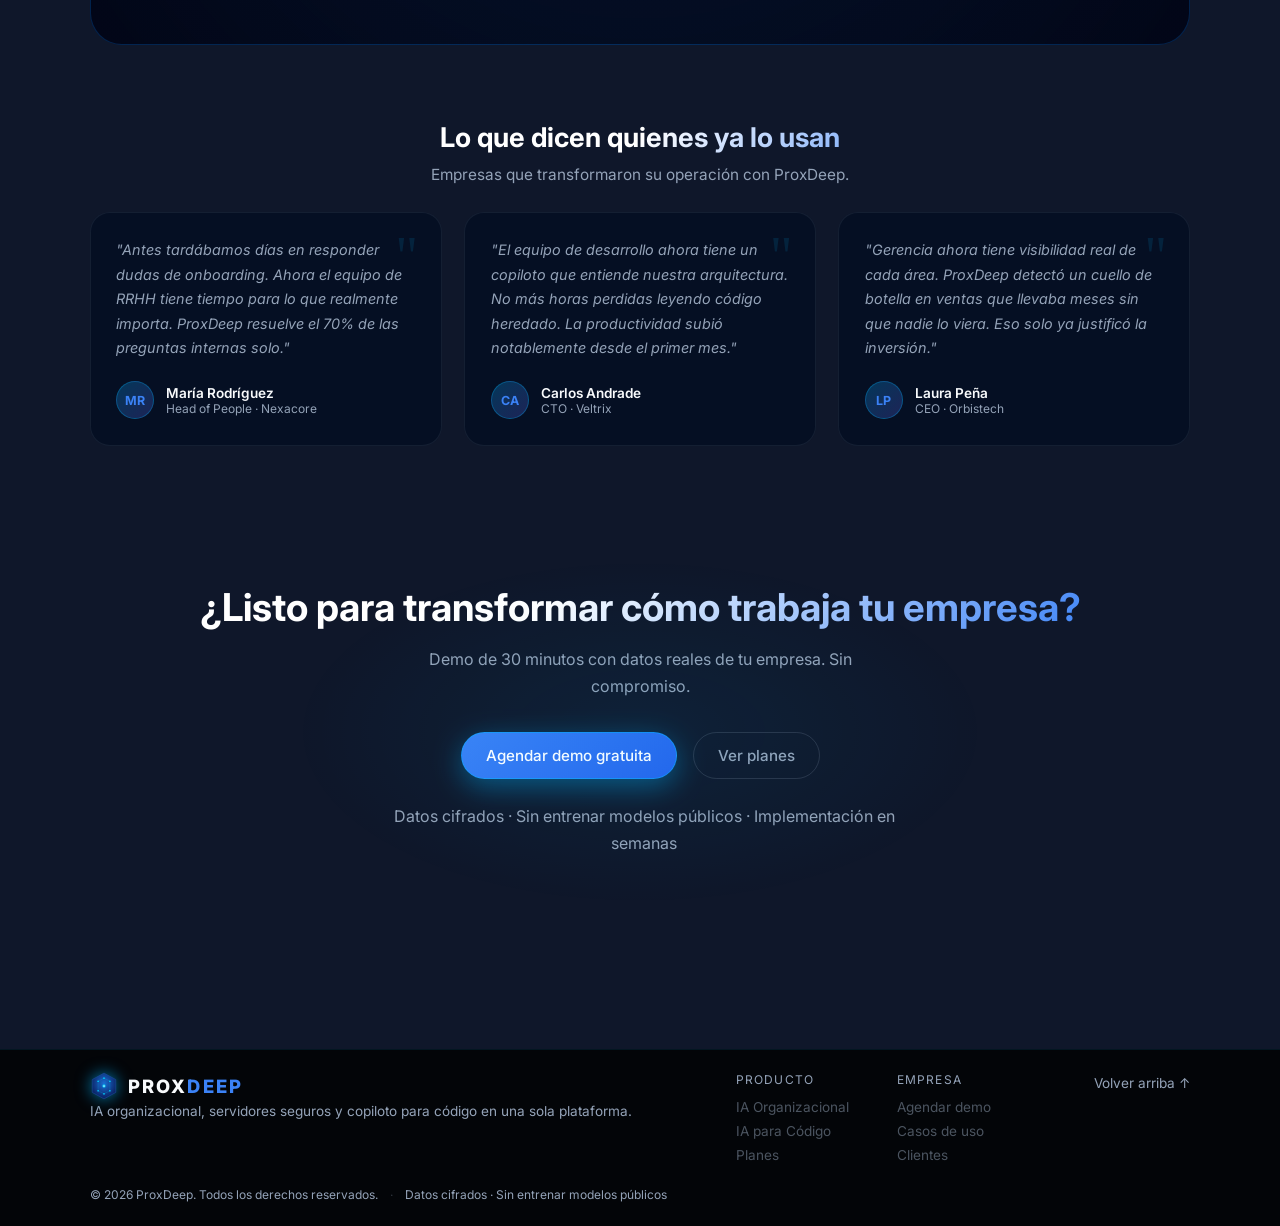
==== commit 86d9b5a7: "backup antes de arreglar" ====
--- a/index.html
+++ b/index.html
@@ -64,6 +64,8 @@
         <a href="#servicios">Servicios</a>
         <a href="#casos">Casos de uso</a>
         <a href="planes.html">Planes</a>
+        <a href="dashboard.html">Dashboard</a>
+        <a href="billing.html">Facturación</a>
       </div>
       <div class="nav-cta" id="nav-cta-sticky">
         <a href="login.html" class="btn btn-outline">Iniciar sesión</a>
